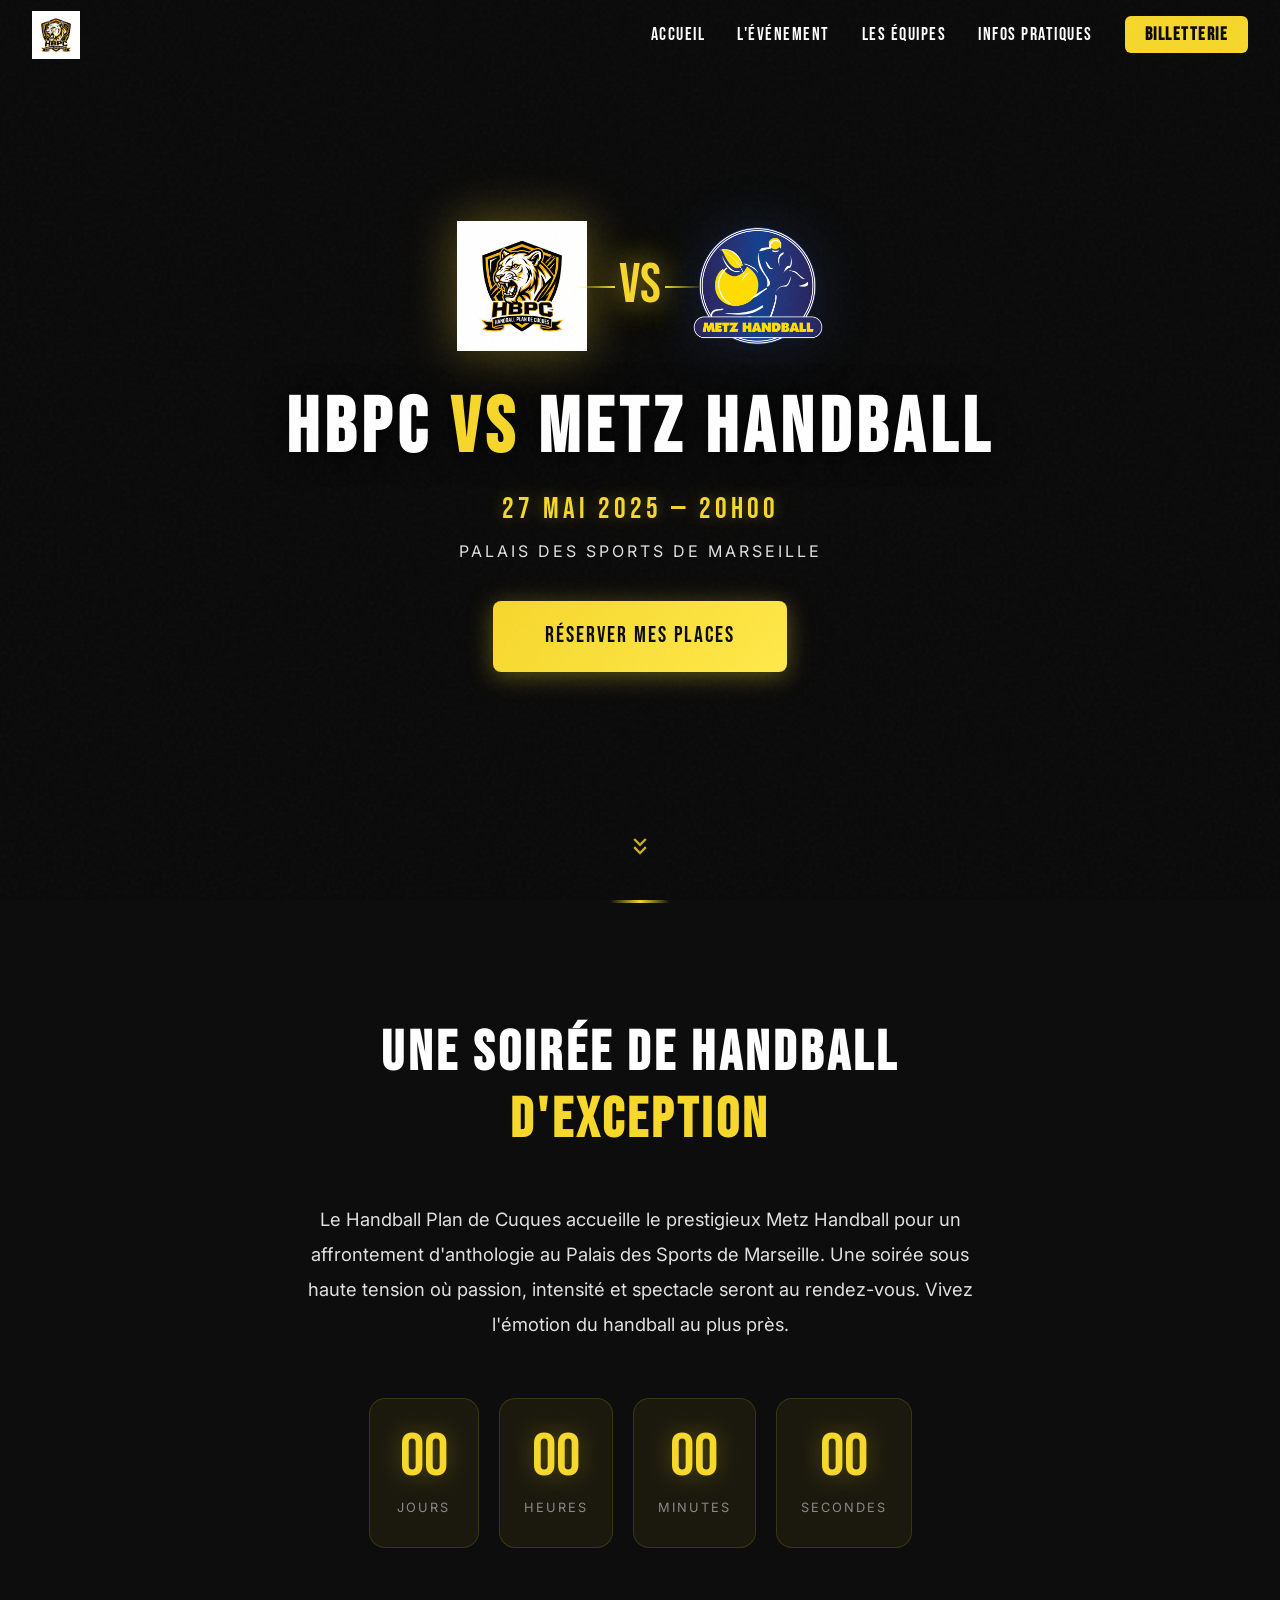
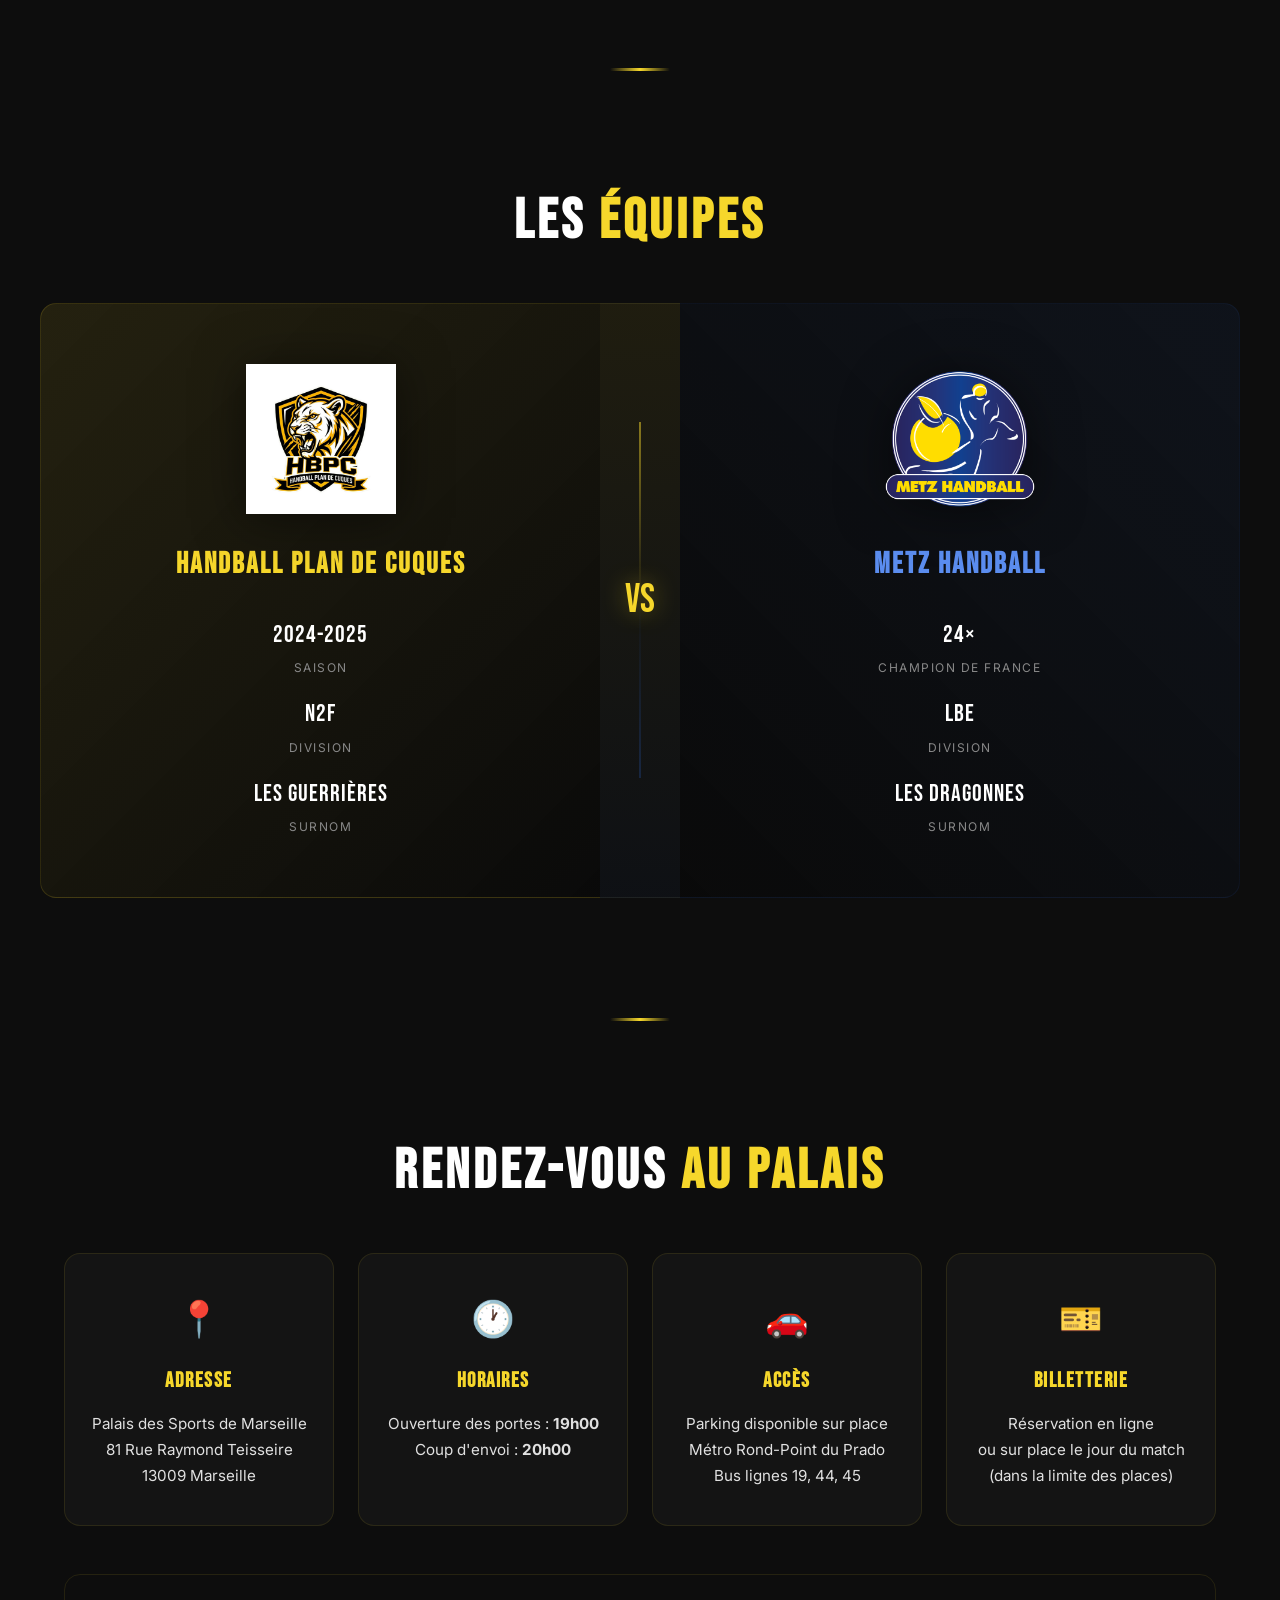
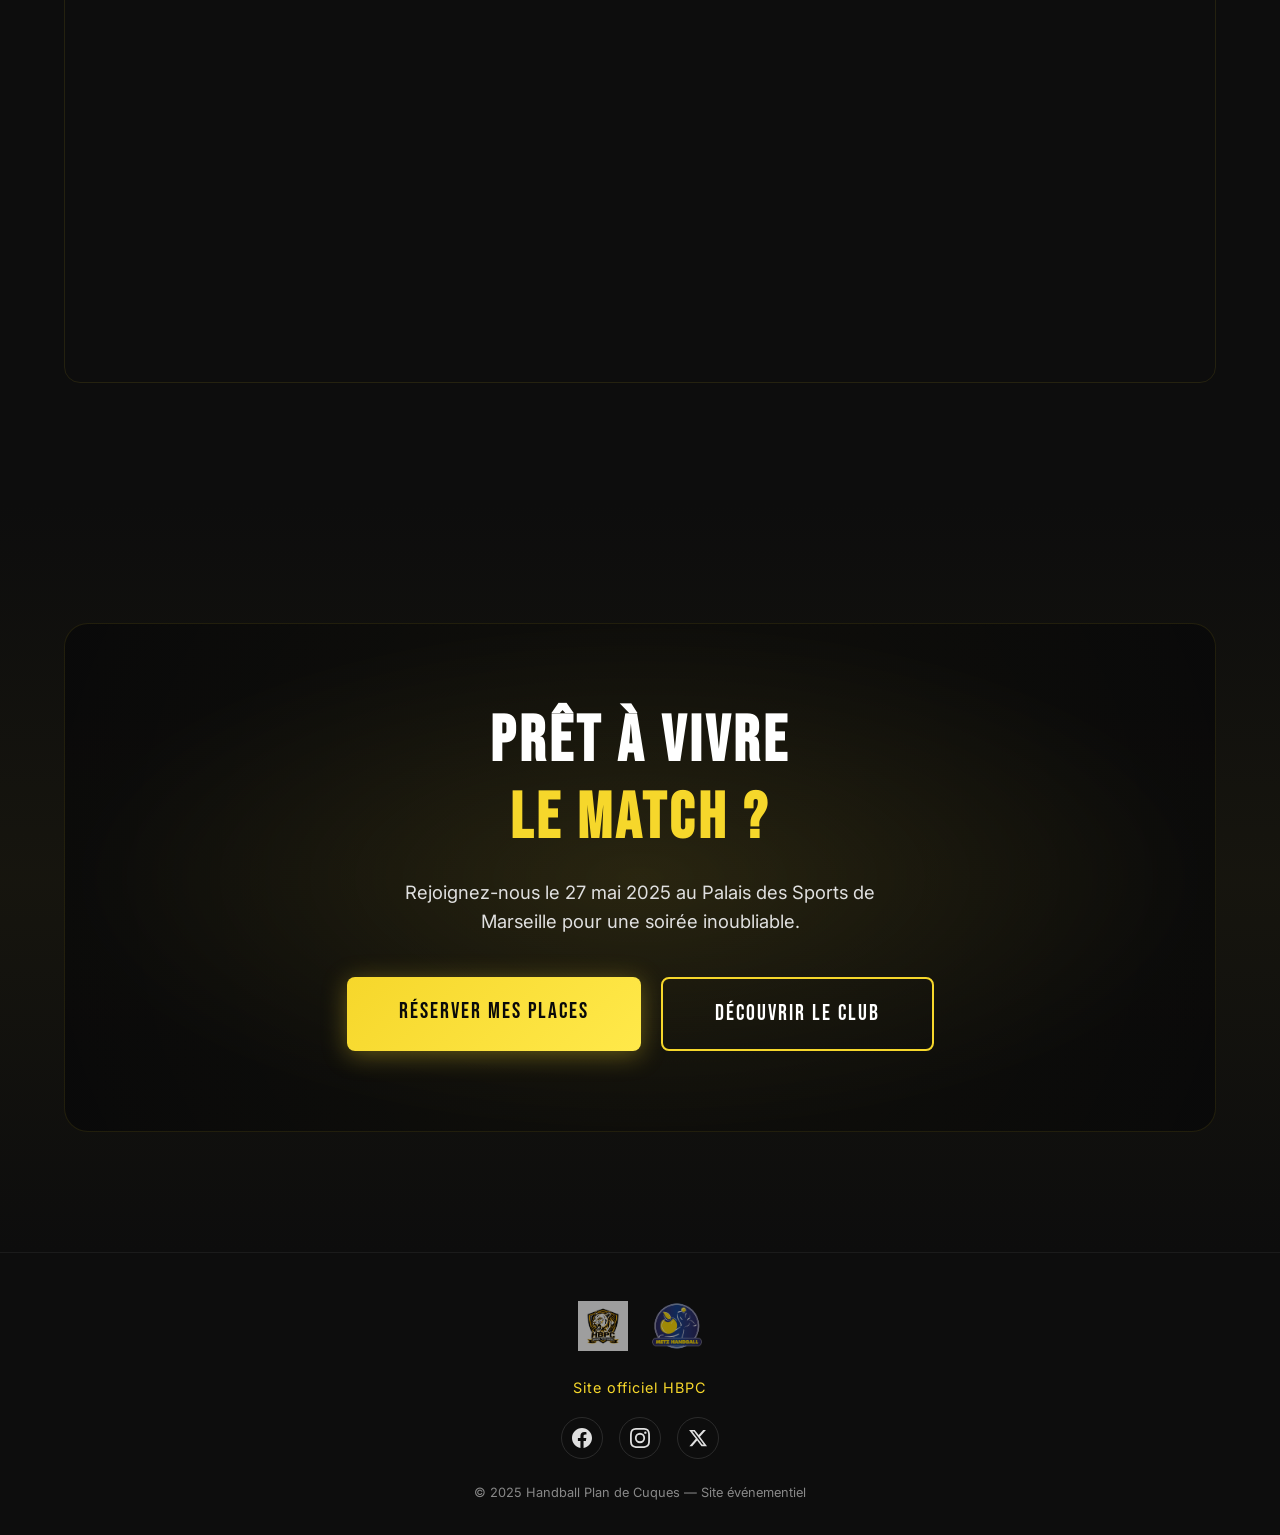
==== index.html @ 2522dcff "Site événementiel HBPC vs Metz Handball Site one-page immersif pour le match HBPC vs Metz Handball d" ====
<!DOCTYPE html>
<html lang="fr">
<head>
    <meta charset="UTF-8">
    <meta name="viewport" content="width=device-width, initial-scale=1.0">
    <title>HBPC vs Metz Handball — 27 Mai 2025 | Palais des Sports de Marseille</title>
    <meta name="description" content="Match événement : HBPC vs Metz Handball le 27 mai 2025 à 20h00 au Palais des Sports de Marseille. Réservez vos places !">
    <link rel="preconnect" href="https://fonts.googleapis.com">
    <link rel="preconnect" href="https://fonts.gstatic.com" crossorigin>
    <link href="https://fonts.googleapis.com/css2?family=Bebas+Neue&family=Inter:wght@400;500;600;700&display=swap" rel="stylesheet">
    <link rel="stylesheet" href="style.css">
    <link rel="icon" href="assets/logo-hbpc.png" type="image/png">
</head>
<body>
    <!-- NAVBAR -->
    <nav class="navbar" id="navbar">
        <a href="https://handball-plandecuques.fr" target="_blank" rel="noopener" class="navbar-logo">
            <img src="assets/logo-hbpc.png" alt="HBPC - Handball Plan de Cuques" width="48" height="48">
        </a>
        <button class="navbar-toggle" id="navToggle" aria-label="Menu de navigation">
            <span></span><span></span><span></span>
        </button>
        <ul class="navbar-links" id="navLinks">
            <li><a href="#hero">Accueil</a></li>
            <li><a href="#evenement">L'Événement</a></li>
            <li><a href="#equipes">Les Équipes</a></li>
            <li><a href="#infos">Infos Pratiques</a></li>
            <li><a href="#billetterie" class="nav-cta">Billetterie</a></li>
        </ul>
    </nav>

    <!-- HERO HEADER -->
    <section class="hero" id="hero">
        <div class="hero-video-wrapper">
            <video class="hero-video" autoplay muted loop playsinline>
                <source src="assets/hero-video.mov" type="video/quicktime">
                <source src="assets/hero-video.mp4" type="video/mp4">
            </video>
            <div class="hero-video-overlay"></div>
            <!-- TikTok logo masks -->
            <div class="tiktok-mask"></div>
            <div class="tiktok-mask-left"></div>
        </div>
        <div class="hero-content">
            <div class="hero-logos">
                <img src="assets/logo-hbpc.png" alt="Logo HBPC" class="hero-logo hero-logo-hbpc" width="160" height="160">
                <div class="vs-badge">VS</div>
                <img src="assets/metz-handball.png" alt="Logo Metz Handball" class="hero-logo hero-logo-metz" width="160" height="160">
            </div>
            <h1 class="hero-title">HBPC <span class="gold">vs</span> METZ HANDBALL</h1>
            <div class="hero-meta">
                <p class="hero-date">27 MAI 2025 — 20H00</p>
                <p class="hero-venue">PALAIS DES SPORTS DE MARSEILLE</p>
            </div>
            <a href="#billetterie" class="btn btn-primary btn-lg">RÉSERVER MES PLACES</a>
        </div>
        <a href="#evenement" class="scroll-indicator" aria-label="Défiler vers le bas">
            <svg width="28" height="28" viewBox="0 0 24 24" fill="none" stroke="currentColor" stroke-width="2">
                <path d="M7 13l5 5 5-5M7 6l5 5 5-5"/>
            </svg>
        </a>
    </section>

    <!-- SECTION PRÉSENTATION -->
    <section class="section section-event" id="evenement">
        <div class="container">
            <h2 class="section-title animate-on-scroll">UNE SOIRÉE DE HANDBALL<br><span class="gold">D'EXCEPTION</span></h2>
            <p class="section-text animate-on-scroll">
                Le Handball Plan de Cuques accueille le prestigieux Metz Handball pour un affrontement d'anthologie au Palais des Sports de Marseille.
                Une soirée sous haute tension où passion, intensité et spectacle seront au rendez-vous.
                Vivez l'émotion du handball au plus près.
            </p>
            <div class="countdown animate-scale" id="countdown">
                <div class="countdown-item">
                    <span class="countdown-value" id="countdown-days">00</span>
                    <span class="countdown-label">JOURS</span>
                </div>
                <div class="countdown-item">
                    <span class="countdown-value" id="countdown-hours">00</span>
                    <span class="countdown-label">HEURES</span>
                </div>
                <div class="countdown-item">
                    <span class="countdown-value" id="countdown-minutes">00</span>
                    <span class="countdown-label">MINUTES</span>
                </div>
                <div class="countdown-item">
                    <span class="countdown-value" id="countdown-seconds">00</span>
                    <span class="countdown-label">SECONDES</span>
                </div>
            </div>
        </div>
    </section>

    <!-- SECTION FACE-À-FACE -->
    <section class="section section-teams" id="equipes">
        <h2 class="section-title animate-on-scroll">LES <span class="gold">ÉQUIPES</span></h2>
        <div class="teams-split">
            <div class="team-card team-hbpc animate-slide-left">
                <div class="team-card-inner">
                    <img src="assets/logo-hbpc.png" alt="Logo HBPC" class="team-logo" loading="lazy" width="180" height="180">
                    <h3 class="team-name">Handball Plan de Cuques</h3>
                    <div class="team-stats">
                        <div class="stat">
                            <span class="stat-value">2024-2025</span>
                            <span class="stat-label">Saison</span>
                        </div>
                        <div class="stat">
                            <span class="stat-value">N2F</span>
                            <span class="stat-label">Division</span>
                        </div>
                        <div class="stat">
                            <span class="stat-value">LES GUERRIÈRES</span>
                            <span class="stat-label">Surnom</span>
                        </div>
                    </div>
                </div>
            </div>
            <div class="teams-divider animate-scale">
                <span class="vs-large">VS</span>
            </div>
            <div class="team-card team-metz animate-slide-right">
                <div class="team-card-inner">
                    <img src="assets/metz-handball.png" alt="Logo Metz Handball" class="team-logo" loading="lazy" width="180" height="180">
                    <h3 class="team-name">Metz Handball</h3>
                    <div class="team-stats">
                        <div class="stat">
                            <span class="stat-value">24×</span>
                            <span class="stat-label">Champion de France</span>
                        </div>
                        <div class="stat">
                            <span class="stat-value">LBE</span>
                            <span class="stat-label">Division</span>
                        </div>
                        <div class="stat">
                            <span class="stat-value">LES DRAGONNES</span>
                            <span class="stat-label">Surnom</span>
                        </div>
                    </div>
                </div>
            </div>
        </div>
    </section>

    <!-- SECTION INFOS PRATIQUES -->
    <section class="section section-infos" id="infos">
        <div class="container">
            <h2 class="section-title animate-on-scroll">RENDEZ-VOUS <span class="gold">AU PALAIS</span></h2>
            <div class="infos-grid">
                <div class="info-card animate-on-scroll">
                    <div class="info-icon">📍</div>
                    <h3>Adresse</h3>
                    <p>Palais des Sports de Marseille<br>81 Rue Raymond Teisseire<br>13009 Marseille</p>
                </div>
                <div class="info-card animate-on-scroll">
                    <div class="info-icon">🕐</div>
                    <h3>Horaires</h3>
                    <p>Ouverture des portes : <strong>19h00</strong><br>Coup d'envoi : <strong>20h00</strong></p>
                </div>
                <div class="info-card animate-on-scroll">
                    <div class="info-icon">🚗</div>
                    <h3>Accès</h3>
                    <p>Parking disponible sur place<br>Métro Rond-Point du Prado<br>Bus lignes 19, 44, 45</p>
                </div>
                <div class="info-card animate-on-scroll">
                    <div class="info-icon">🎫</div>
                    <h3>Billetterie</h3>
                    <p>Réservation en ligne<br>ou sur place le jour du match<br>(dans la limite des places)</p>
                </div>
            </div>
            <div class="map-wrapper animate-on-scroll">
                <iframe
                    src="https://www.google.com/maps/embed?pb=!1m18!1m12!1m3!1d2904.5!2d5.3925!3d43.2631!2m3!1f0!2f0!3f0!3m2!1i1024!2i768!4f13.1!3m3!1m2!1s0x12c9c1234567890%3A0x1234567890abcdef!2sPalais%20des%20Sports%20de%20Marseille!5e0!3m2!1sfr!2sfr!4v1700000000000!5m2!1sfr!2sfr"
                    width="100%"
                    height="400"
                    style="border:0; border-radius: 12px;"
                    allowfullscreen=""
                    loading="lazy"
                    referrerpolicy="no-referrer-when-downgrade"
                    title="Localisation du Palais des Sports de Marseille">
                </iframe>
            </div>
        </div>
    </section>

    <!-- SECTION CTA / BILLETTERIE -->
    <section class="section section-cta" id="billetterie">
        <div class="container">
            <div class="cta-block animate-scale">
                <h2 class="cta-title">PRÊT À VIVRE<br><span class="gold">LE MATCH ?</span></h2>
                <p class="cta-text">Rejoignez-nous le 27 mai 2025 au Palais des Sports de Marseille pour une soirée inoubliable.</p>
                <div class="cta-buttons">
                    <a href="https://handball-plandecuques.fr" target="_blank" rel="noopener" class="btn btn-primary btn-lg">RÉSERVER MES PLACES</a>
                    <a href="https://handball-plandecuques.fr" target="_blank" rel="noopener" class="btn btn-secondary btn-lg">DÉCOUVRIR LE CLUB</a>
                </div>
            </div>
        </div>
    </section>

    <!-- FOOTER -->
    <footer class="footer">
        <div class="container">
            <div class="footer-logos">
                <img src="assets/logo-hbpc.png" alt="HBPC" width="60" height="60" loading="lazy">
                <img src="assets/metz-handball.png" alt="Metz Handball" width="60" height="60" loading="lazy">
            </div>
            <div class="footer-links">
                <a href="https://handball-plandecuques.fr" target="_blank" rel="noopener">Site officiel HBPC</a>
            </div>
            <div class="footer-social">
                <a href="#" aria-label="Facebook" class="social-link">
                    <svg width="20" height="20" viewBox="0 0 24 24" fill="currentColor"><path d="M24 12.073c0-6.627-5.373-12-12-12s-12 5.373-12 12c0 5.99 4.388 10.954 10.125 11.854v-8.385H7.078v-3.47h3.047V9.43c0-3.007 1.792-4.669 4.533-4.669 1.312 0 2.686.235 2.686.235v2.953H15.83c-1.491 0-1.956.925-1.956 1.874v2.25h3.328l-.532 3.47h-2.796v8.385C19.612 23.027 24 18.062 24 12.073z"/></svg>
                </a>
                <a href="#" aria-label="Instagram" class="social-link">
                    <svg width="20" height="20" viewBox="0 0 24 24" fill="currentColor"><path d="M12 2.163c3.204 0 3.584.012 4.85.07 3.252.148 4.771 1.691 4.919 4.919.058 1.265.069 1.645.069 4.849 0 3.205-.012 3.584-.069 4.849-.149 3.225-1.664 4.771-4.919 4.919-1.266.058-1.644.07-4.85.07-3.204 0-3.584-.012-4.849-.07-3.26-.149-4.771-1.699-4.919-4.92-.058-1.265-.07-1.644-.07-4.849 0-3.204.013-3.583.07-4.849.149-3.227 1.664-4.771 4.919-4.919 1.266-.057 1.645-.069 4.849-.069zM12 0C8.741 0 8.333.014 7.053.072 2.695.272.273 2.69.073 7.052.014 8.333 0 8.741 0 12c0 3.259.014 3.668.072 4.948.2 4.358 2.618 6.78 6.98 6.98C8.333 23.986 8.741 24 12 24c3.259 0 3.668-.014 4.948-.072 4.354-.2 6.782-2.618 6.979-6.98.059-1.28.073-1.689.073-4.948 0-3.259-.014-3.667-.072-4.947-.196-4.354-2.617-6.78-6.979-6.98C15.668.014 15.259 0 12 0zm0 5.838a6.162 6.162 0 100 12.324 6.162 6.162 0 000-12.324zM12 16a4 4 0 110-8 4 4 0 010 8zm6.406-11.845a1.44 1.44 0 100 2.881 1.44 1.44 0 000-2.881z"/></svg>
                </a>
                <a href="#" aria-label="Twitter / X" class="social-link">
                    <svg width="20" height="20" viewBox="0 0 24 24" fill="currentColor"><path d="M18.244 2.25h3.308l-7.227 8.26 8.502 11.24H16.17l-5.214-6.817L4.99 21.75H1.68l7.73-8.835L1.254 2.25H8.08l4.713 6.231zm-1.161 17.52h1.833L7.084 4.126H5.117z"/></svg>
                </a>
            </div>
            <p class="footer-copy">© 2025 Handball Plan de Cuques — Site événementiel</p>
        </div>
    </footer>

    <script src="script.js"></script>
</body>
</html>
---- style.css ----
/* ========================================
   HBPC vs Metz Handball — Event Site
   ======================================== */

/* --- RESET & BASE --- */
*, *::before, *::after {
    margin: 0;
    padding: 0;
    box-sizing: border-box;
}

:root {
    --black: #0A0A0A;
    --bg: #0D0D0D;
    --gold: #F6D72B;
    --gold-bright: #FFE94A;
    --gold-dark: #C4A800;
    --blue-metz: #1E3A6E;
    --white: #FFFFFF;
    --gray: #E0E0E0;
    --gray-dim: #888888;
    --nav-height: 70px;
}

html {
    scroll-behavior: smooth;
    -webkit-text-size-adjust: 100%;
}

body {
    font-family: 'Inter', -apple-system, BlinkMacSystemFont, sans-serif;
    background: var(--bg);
    color: var(--white);
    overflow-x: hidden;
    line-height: 1.6;
}

/* Subtle grain texture */
body::before {
    content: '';
    position: fixed;
    inset: 0;
    z-index: 9999;
    pointer-events: none;
    opacity: 0.03;
    background-image: url("data:image/svg+xml,%3Csvg viewBox='0 0 256 256' xmlns='http://www.w3.org/2000/svg'%3E%3Cfilter id='noise'%3E%3CfeTurbulence type='fractalNoise' baseFrequency='0.9' numOctaves='4' stitchTiles='stitch'/%3E%3C/filter%3E%3Crect width='100%25' height='100%25' filter='url(%23noise)'/%3E%3C/svg%3E");
}

img {
    max-width: 100%;
    height: auto;
    display: block;
}

a {
    color: inherit;
    text-decoration: none;
}

.container {
    width: 100%;
    max-width: 1200px;
    margin: 0 auto;
    padding: 0 24px;
}

.gold {
    color: var(--gold);
}

/* --- NAVBAR --- */
.navbar {
    position: fixed;
    top: 0;
    left: 0;
    right: 0;
    z-index: 1000;
    display: flex;
    align-items: center;
    justify-content: space-between;
    padding: 0 32px;
    height: var(--nav-height);
    background: transparent;
    transition: background 0.4s ease, box-shadow 0.4s ease;
}

.navbar.scrolled {
    background: rgba(10, 10, 10, 0.95);
    box-shadow: 0 2px 30px rgba(0, 0, 0, 0.6);
    backdrop-filter: blur(12px);
}

.navbar-logo img {
    width: 48px;
    height: 48px;
    object-fit: contain;
    transition: transform 0.3s ease;
}

.navbar-logo:hover img {
    transform: scale(1.1);
}

.navbar-links {
    display: flex;
    list-style: none;
    gap: 32px;
    align-items: center;
}

.navbar-links a {
    font-family: 'Bebas Neue', sans-serif;
    font-size: 1.1rem;
    letter-spacing: 1.5px;
    color: var(--white);
    transition: color 0.3s ease;
    position: relative;
}

.navbar-links a::after {
    content: '';
    position: absolute;
    bottom: -4px;
    left: 0;
    width: 0;
    height: 2px;
    background: var(--gold);
    transition: width 0.3s ease;
}

.navbar-links a:hover::after {
    width: 100%;
}

.navbar-links a:hover {
    color: var(--gold);
}

.nav-cta {
    background: var(--gold);
    color: var(--black) !important;
    padding: 8px 20px;
    border-radius: 6px;
    font-weight: 700;
    transition: background 0.3s ease, transform 0.3s ease !important;
}

.nav-cta::after {
    display: none !important;
}

.nav-cta:hover {
    background: var(--gold-bright);
    color: var(--black) !important;
    transform: translateY(-2px);
}

.navbar-toggle {
    display: none;
    flex-direction: column;
    gap: 5px;
    background: none;
    border: none;
    cursor: pointer;
    padding: 8px;
    z-index: 1001;
}

.navbar-toggle span {
    width: 24px;
    height: 2px;
    background: var(--white);
    transition: all 0.3s ease;
}

.navbar-toggle.active span:nth-child(1) {
    transform: rotate(45deg) translate(5px, 5px);
}

.navbar-toggle.active span:nth-child(2) {
    opacity: 0;
}

.navbar-toggle.active span:nth-child(3) {
    transform: rotate(-45deg) translate(5px, -5px);
}

/* --- HERO --- */
.hero {
    position: relative;
    width: 100%;
    height: 100vh;
    min-height: 600px;
    display: flex;
    align-items: center;
    justify-content: center;
    overflow: hidden;
    background: var(--black);
}

.hero-video-wrapper {
    position: absolute;
    inset: 0;
    z-index: 0;
}

.hero-video {
    width: 100%;
    height: 100%;
    object-fit: cover;
}

.hero-video-overlay {
    position: absolute;
    inset: 0;
    background: linear-gradient(
        to top,
        rgba(10, 10, 10, 0.97) 0%,
        rgba(10, 10, 10, 0.65) 35%,
        rgba(10, 10, 10, 0.25) 60%,
        rgba(10, 10, 10, 0.45) 100%
    );
}

/* TikTok logo mask — covers bottom-right area */
.tiktok-mask {
    position: absolute;
    bottom: 0;
    right: 0;
    width: 250px;
    height: 150px;
    background: linear-gradient(135deg, transparent 20%, rgba(10, 10, 10, 0.98) 60%);
    z-index: 1;
}

/* Additional TikTok mask for left side watermarks */
.tiktok-mask-left {
    position: absolute;
    bottom: 0;
    left: 0;
    width: 200px;
    height: 100px;
    background: linear-gradient(225deg, transparent 20%, rgba(10, 10, 10, 0.98) 60%);
    z-index: 1;
}

.hero-content {
    position: relative;
    z-index: 2;
    text-align: center;
    padding: 0 24px;
    animation: heroFadeIn 1.5s ease-out;
}

@keyframes heroFadeIn {
    from {
        opacity: 0;
        transform: translateY(40px);
    }
    to {
        opacity: 1;
        transform: translateY(0);
    }
}

.hero-logos {
    display: flex;
    align-items: center;
    justify-content: center;
    gap: 32px;
    margin-bottom: 36px;
}

.hero-logo {
    width: 130px;
    height: 130px;
    object-fit: contain;
    filter: drop-shadow(0 0 25px rgba(246, 215, 43, 0.35));
    animation: logoFloat 3s ease-in-out infinite alternate;
}

.hero-logo-metz {
    animation-delay: 0.5s;
    filter: drop-shadow(0 0 25px rgba(30, 58, 110, 0.4));
}

@keyframes logoFloat {
    from { transform: translateY(0) scale(1); }
    to { transform: translateY(-10px) scale(1.03); }
}

.vs-badge {
    font-family: 'Bebas Neue', sans-serif;
    font-size: 3.5rem;
    color: var(--gold);
    text-shadow: 0 0 30px rgba(246, 215, 43, 0.6), 0 0 60px rgba(246, 215, 43, 0.3);
    animation: vsGlow 2s ease-in-out infinite alternate;
    position: relative;
}

.vs-badge::before,
.vs-badge::after {
    content: '';
    position: absolute;
    top: 50%;
    width: 40px;
    height: 2px;
    background: linear-gradient(90deg, transparent, var(--gold));
}

.vs-badge::before {
    right: 110%;
    background: linear-gradient(90deg, transparent, var(--gold));
}

.vs-badge::after {
    left: 110%;
    background: linear-gradient(270deg, transparent, var(--gold));
}

@keyframes vsGlow {
    from { text-shadow: 0 0 30px rgba(246, 215, 43, 0.4), 0 0 60px rgba(246, 215, 43, 0.2); }
    to { text-shadow: 0 0 50px rgba(246, 215, 43, 0.9), 0 0 100px rgba(246, 215, 43, 0.4); }
}

.hero-title {
    font-family: 'Bebas Neue', sans-serif;
    font-size: clamp(2.5rem, 6vw, 5rem);
    letter-spacing: 6px;
    line-height: 1.1;
    margin-bottom: 16px;
    text-shadow: 0 2px 30px rgba(0, 0, 0, 0.9);
}

.hero-meta {
    margin-bottom: 36px;
}

.hero-date {
    font-family: 'Bebas Neue', sans-serif;
    font-size: clamp(1.2rem, 3vw, 1.8rem);
    color: var(--gold);
    letter-spacing: 4px;
    margin-bottom: 6px;
    text-shadow: 0 0 15px rgba(246, 215, 43, 0.3);
}

.hero-venue {
    font-size: 1rem;
    color: var(--gray);
    letter-spacing: 3px;
    text-transform: uppercase;
}

/* Scroll indicator */
.scroll-indicator {
    position: absolute;
    bottom: 32px;
    left: 50%;
    transform: translateX(-50%);
    z-index: 2;
    color: var(--gold);
    opacity: 0.8;
    animation: scrollBounce 2s ease-in-out infinite;
}

@keyframes scrollBounce {
    0%, 100% { transform: translateX(-50%) translateY(0); opacity: 0.8; }
    50% { transform: translateX(-50%) translateY(12px); opacity: 0.4; }
}

/* --- BUTTONS --- */
.btn {
    display: inline-block;
    font-family: 'Bebas Neue', sans-serif;
    font-size: 1.2rem;
    letter-spacing: 2px;
    padding: 14px 36px;
    border-radius: 8px;
    border: none;
    cursor: pointer;
    transition: all 0.4s cubic-bezier(0.25, 0.8, 0.25, 1);
    text-align: center;
    position: relative;
    overflow: hidden;
}

.btn::before {
    content: '';
    position: absolute;
    inset: 0;
    background: linear-gradient(135deg, rgba(255,255,255,0.2), transparent);
    opacity: 0;
    transition: opacity 0.4s ease;
}

.btn:hover::before {
    opacity: 1;
}

.btn-primary {
    background: linear-gradient(135deg, var(--gold), var(--gold-bright));
    color: var(--black);
    box-shadow: 0 4px 25px rgba(246, 215, 43, 0.35);
}

.btn-primary:hover {
    transform: translateY(-4px) scale(1.02);
    box-shadow: 0 10px 40px rgba(246, 215, 43, 0.5);
}

.btn-secondary {
    background: transparent;
    color: var(--white);
    border: 2px solid var(--gold);
}

.btn-secondary:hover {
    background: var(--gold);
    color: var(--black);
    transform: translateY(-4px) scale(1.02);
    box-shadow: 0 10px 40px rgba(246, 215, 43, 0.3);
}

.btn-lg {
    padding: 18px 52px;
    font-size: 1.35rem;
}

/* --- SECTIONS --- */
.section {
    padding: 120px 0;
    position: relative;
}

/* Decorative section separators */
.section::before {
    content: '';
    position: absolute;
    top: 0;
    left: 50%;
    transform: translateX(-50%);
    width: 60px;
    height: 3px;
    background: linear-gradient(90deg, transparent, var(--gold), transparent);
    border-radius: 2px;
}

.section-title {
    font-family: 'Bebas Neue', sans-serif;
    font-size: clamp(2rem, 5vw, 3.5rem);
    text-align: center;
    letter-spacing: 4px;
    margin-bottom: 48px;
    line-height: 1.2;
}

.section-text {
    text-align: center;
    max-width: 700px;
    margin: 0 auto 56px;
    color: var(--gray);
    font-size: 1.15rem;
    line-height: 1.9;
}

/* --- COUNTDOWN --- */
.countdown {
    display: flex;
    justify-content: center;
    gap: 20px;
    flex-wrap: wrap;
}

.countdown-item {
    display: flex;
    flex-direction: column;
    align-items: center;
    background: rgba(246, 215, 43, 0.06);
    border: 1px solid rgba(246, 215, 43, 0.15);
    border-radius: 16px;
    padding: 28px 24px;
    min-width: 110px;
    transition: all 0.4s ease;
    position: relative;
    overflow: hidden;
}

.countdown-item::before {
    content: '';
    position: absolute;
    top: 0;
    left: 0;
    right: 0;
    height: 2px;
    background: linear-gradient(90deg, transparent, var(--gold), transparent);
    opacity: 0;
    transition: opacity 0.4s ease;
}

.countdown-item:hover {
    border-color: var(--gold);
    background: rgba(246, 215, 43, 0.1);
    transform: translateY(-4px);
    box-shadow: 0 8px 30px rgba(246, 215, 43, 0.1);
}

.countdown-item:hover::before {
    opacity: 1;
}

.countdown-value {
    font-family: 'Bebas Neue', sans-serif;
    font-size: 3.8rem;
    color: var(--gold);
    line-height: 1;
    text-shadow: 0 0 25px rgba(246, 215, 43, 0.3);
    transition: transform 0.3s ease;
}

.countdown-item:hover .countdown-value {
    transform: scale(1.05);
}

.countdown-label {
    font-size: 0.8rem;
    color: var(--gray-dim);
    letter-spacing: 2px;
    margin-top: 10px;
    text-transform: uppercase;
}

/* Countdown flip animation */
.countdown-value.flip {
    animation: countFlip 0.4s ease;
}

@keyframes countFlip {
    0% { transform: scaleY(1); }
    50% { transform: scaleY(0.8); opacity: 0.5; }
    100% { transform: scaleY(1); opacity: 1; }
}

/* --- SECTION TEAMS --- */
.section-teams {
    padding: 120px 24px;
    overflow: hidden;
}

.teams-split {
    display: flex;
    align-items: stretch;
    gap: 0;
    max-width: 1200px;
    margin: 0 auto;
}

.team-card {
    flex: 1;
    padding: 60px 40px;
    text-align: center;
    position: relative;
    overflow: hidden;
    transition: all 0.5s cubic-bezier(0.25, 0.8, 0.25, 1);
}

.team-card:hover {
    transform: scale(1.03);
}

.team-card::before {
    content: '';
    position: absolute;
    inset: 0;
    opacity: 0.15;
    transition: opacity 0.5s ease;
}

.team-card:hover::before {
    opacity: 0.3;
}

.team-hbpc {
    border-radius: 16px 0 0 16px;
    background: linear-gradient(135deg, rgba(246, 215, 43, 0.1) 0%, rgba(10, 10, 10, 0.95) 100%);
    border: 1px solid rgba(246, 215, 43, 0.15);
    border-right: none;
}

.team-metz {
    border-radius: 0 16px 16px 0;
    background: linear-gradient(225deg, rgba(30, 58, 110, 0.15) 0%, rgba(10, 10, 10, 0.95) 100%);
    border: 1px solid rgba(30, 58, 110, 0.2);
    border-left: none;
}

.team-card-inner {
    position: relative;
    z-index: 1;
}

.team-logo {
    width: 150px;
    height: 150px;
    object-fit: contain;
    margin: 0 auto 28px;
    filter: drop-shadow(0 4px 25px rgba(0, 0, 0, 0.5));
    transition: all 0.5s cubic-bezier(0.25, 0.8, 0.25, 1);
}

.team-card:hover .team-logo {
    transform: scale(1.12) translateY(-5px);
    filter: drop-shadow(0 8px 30px rgba(0, 0, 0, 0.6));
}

.team-name {
    font-family: 'Bebas Neue', sans-serif;
    font-size: 1.8rem;
    letter-spacing: 2px;
    margin-bottom: 28px;
}

.team-hbpc .team-name {
    color: var(--gold);
}

.team-metz .team-name {
    color: #5B8DEF;
}

.team-stats {
    display: flex;
    flex-direction: column;
    gap: 18px;
}

.stat {
    display: flex;
    flex-direction: column;
    gap: 4px;
}

.stat-value {
    font-family: 'Bebas Neue', sans-serif;
    font-size: 1.5rem;
    color: var(--white);
    letter-spacing: 1px;
}

.stat-label {
    font-size: 0.75rem;
    color: var(--gray-dim);
    text-transform: uppercase;
    letter-spacing: 1.5px;
}

.teams-divider {
    display: flex;
    align-items: center;
    justify-content: center;
    width: 80px;
    flex-shrink: 0;
    background: linear-gradient(180deg, rgba(246, 215, 43, 0.08) 0%, rgba(30, 58, 110, 0.08) 100%);
    border-top: 1px solid rgba(246, 215, 43, 0.15);
    border-bottom: 1px solid rgba(30, 58, 110, 0.2);
    position: relative;
}

.teams-divider::before {
    content: '';
    position: absolute;
    top: 20%;
    bottom: 20%;
    left: 50%;
    width: 1px;
    background: linear-gradient(180deg, var(--gold), transparent 50%, var(--blue-metz));
    transform: translateX(-50%);
}

.vs-large {
    font-family: 'Bebas Neue', sans-serif;
    font-size: 2.5rem;
    color: var(--gold);
    text-shadow: 0 0 25px rgba(246, 215, 43, 0.4);
    position: relative;
    z-index: 1;
}

/* --- INFOS --- */
.infos-grid {
    display: grid;
    grid-template-columns: repeat(4, 1fr);
    gap: 24px;
    margin-bottom: 48px;
}

.info-card {
    background: rgba(255, 255, 255, 0.03);
    border: 1px solid rgba(246, 215, 43, 0.1);
    border-radius: 16px;
    padding: 36px 24px;
    text-align: center;
    transition: all 0.4s cubic-bezier(0.25, 0.8, 0.25, 1);
    position: relative;
    overflow: hidden;
}

.info-card::before {
    content: '';
    position: absolute;
    top: 0;
    left: 0;
    right: 0;
    height: 2px;
    background: linear-gradient(90deg, transparent, var(--gold), transparent);
    opacity: 0;
    transition: opacity 0.4s ease;
}

.info-card:hover {
    border-color: rgba(246, 215, 43, 0.4);
    transform: translateY(-6px);
    box-shadow: 0 12px 40px rgba(246, 215, 43, 0.08);
    background: rgba(246, 215, 43, 0.04);
}

.info-card:hover::before {
    opacity: 1;
}

.info-icon {
    font-size: 2.2rem;
    margin-bottom: 18px;
}

.info-card h3 {
    font-family: 'Bebas Neue', sans-serif;
    font-size: 1.3rem;
    letter-spacing: 1.5px;
    color: var(--gold);
    margin-bottom: 14px;
}

.info-card p {
    color: var(--gray);
    font-size: 0.95rem;
    line-height: 1.7;
}

.map-wrapper {
    border-radius: 16px;
    overflow: hidden;
    border: 1px solid rgba(246, 215, 43, 0.1);
}

/* --- CTA --- */
.section-cta {
    background: linear-gradient(180deg, var(--bg) 0%, rgba(246, 215, 43, 0.04) 50%, var(--bg) 100%);
}

.section-cta::before {
    display: none;
}

.cta-block {
    text-align: center;
    padding: 80px 48px;
    border-radius: 24px;
    background: radial-gradient(ellipse at center, rgba(246, 215, 43, 0.06) 0%, rgba(10, 10, 10, 0.95) 70%);
    border: 1px solid rgba(246, 215, 43, 0.1);
    position: relative;
    overflow: hidden;
}

.cta-block::before {
    content: '';
    position: absolute;
    top: -50%;
    left: -50%;
    width: 200%;
    height: 200%;
    background: radial-gradient(circle at 50% 50%, rgba(246, 215, 43, 0.03), transparent 50%);
    animation: ctaPulse 4s ease-in-out infinite;
}

@keyframes ctaPulse {
    0%, 100% { transform: scale(1); opacity: 0.5; }
    50% { transform: scale(1.1); opacity: 1; }
}

.cta-title {
    font-family: 'Bebas Neue', sans-serif;
    font-size: clamp(2.5rem, 5vw, 4.5rem);
    letter-spacing: 4px;
    margin-bottom: 20px;
    line-height: 1.2;
    position: relative;
    z-index: 1;
}

.cta-text {
    color: var(--gray);
    font-size: 1.15rem;
    margin-bottom: 40px;
    max-width: 520px;
    margin-left: auto;
    margin-right: auto;
    position: relative;
    z-index: 1;
}

.cta-buttons {
    display: flex;
    gap: 20px;
    justify-content: center;
    flex-wrap: wrap;
    position: relative;
    z-index: 1;
}

/* --- FOOTER --- */
.footer {
    padding: 48px 0 32px;
    border-top: 1px solid rgba(255, 255, 255, 0.06);
    text-align: center;
}

.footer-logos {
    display: flex;
    justify-content: center;
    gap: 24px;
    margin-bottom: 24px;
}

.footer-logos img {
    width: 50px;
    height: 50px;
    object-fit: contain;
    opacity: 0.6;
    transition: all 0.4s ease;
}

.footer-logos img:hover {
    opacity: 1;
    transform: scale(1.1);
}

.footer-links {
    margin-bottom: 16px;
}

.footer-links a {
    color: var(--gold);
    font-size: 0.9rem;
    letter-spacing: 1px;
    transition: color 0.3s ease;
}

.footer-links a:hover {
    color: var(--gold-bright);
}

.footer-social {
    display: flex;
    justify-content: center;
    gap: 16px;
    margin-bottom: 24px;
}

.social-link {
    display: flex;
    align-items: center;
    justify-content: center;
    width: 42px;
    height: 42px;
    border-radius: 50%;
    border: 1px solid rgba(255, 255, 255, 0.12);
    color: var(--gray);
    transition: all 0.4s ease;
}

.social-link:hover {
    border-color: var(--gold);
    color: var(--gold);
    transform: translateY(-3px);
    box-shadow: 0 4px 15px rgba(246, 215, 43, 0.15);
}

.footer-copy {
    color: var(--gray-dim);
    font-size: 0.8rem;
}

/* --- ANIMATIONS --- */
.animate-on-scroll {
    opacity: 0;
    transform: translateY(50px);
    transition: opacity 0.8s cubic-bezier(0.25, 0.8, 0.25, 1), transform 0.8s cubic-bezier(0.25, 0.8, 0.25, 1);
}

.animate-on-scroll.visible {
    opacity: 1;
    transform: translateY(0);
}

/* Staggered animation delays for children */
.animate-on-scroll:nth-child(2) { transition-delay: 0.1s; }
.animate-on-scroll:nth-child(3) { transition-delay: 0.2s; }
.animate-on-scroll:nth-child(4) { transition-delay: 0.3s; }

/* Slide from left */
.animate-slide-left {
    opacity: 0;
    transform: translateX(-60px);
    transition: opacity 0.8s cubic-bezier(0.25, 0.8, 0.25, 1), transform 0.8s cubic-bezier(0.25, 0.8, 0.25, 1);
}

.animate-slide-left.visible {
    opacity: 1;
    transform: translateX(0);
}

/* Slide from right */
.animate-slide-right {
    opacity: 0;
    transform: translateX(60px);
    transition: opacity 0.8s cubic-bezier(0.25, 0.8, 0.25, 1), transform 0.8s cubic-bezier(0.25, 0.8, 0.25, 1);
}

.animate-slide-right.visible {
    opacity: 1;
    transform: translateX(0);
}

/* Scale in */
.animate-scale {
    opacity: 0;
    transform: scale(0.85);
    transition: opacity 0.8s cubic-bezier(0.25, 0.8, 0.25, 1), transform 0.8s cubic-bezier(0.25, 0.8, 0.25, 1);
}

.animate-scale.visible {
    opacity: 1;
    transform: scale(1);
}

/* --- RESPONSIVE --- */
@media (max-width: 1024px) {
    .infos-grid {
        grid-template-columns: repeat(2, 1fr);
    }
}

@media (max-width: 768px) {
    .navbar-toggle {
        display: flex;
    }

    .navbar-links {
        position: fixed;
        top: 0;
        right: -100%;
        width: 70%;
        max-width: 300px;
        height: 100vh;
        background: rgba(10, 10, 10, 0.98);
        flex-direction: column;
        justify-content: center;
        gap: 32px;
        padding: 40px;
        transition: right 0.4s cubic-bezier(0.25, 0.8, 0.25, 1);
        backdrop-filter: blur(20px);
    }

    .navbar-links.open {
        right: 0;
    }

    .navbar-links a {
        font-size: 1.3rem;
    }

    .hero-logo {
        width: 85px;
        height: 85px;
    }

    .vs-badge {
        font-size: 2.2rem;
    }

    .vs-badge::before,
    .vs-badge::after {
        width: 25px;
    }

    .hero-logos {
        gap: 20px;
    }

    .teams-split {
        flex-direction: column;
    }

    .team-hbpc {
        border-radius: 16px 16px 0 0;
        border-right: 1px solid rgba(246, 215, 43, 0.15);
        border-bottom: none;
    }

    .team-metz {
        border-radius: 0 0 16px 16px;
        border-left: 1px solid rgba(30, 58, 110, 0.2);
        border-top: none;
    }

    .teams-divider {
        width: 100%;
        height: 60px;
        border-top: none;
        border-bottom: none;
        border-left: 1px solid rgba(246, 215, 43, 0.15);
        border-right: 1px solid rgba(30, 58, 110, 0.2);
    }

    .teams-divider::before {
        top: 50%;
        bottom: auto;
        left: 10%;
        right: 10%;
        width: auto;
        height: 1px;
        transform: translateY(-50%);
        background: linear-gradient(90deg, var(--gold), transparent 50%, var(--blue-metz));
    }

    .team-card {
        padding: 40px 24px;
    }

    .infos-grid {
        grid-template-columns: 1fr;
    }

    .btn-lg {
        padding: 14px 36px;
        font-size: 1.15rem;
    }

    .cta-block {
        padding: 48px 24px;
    }

    .countdown-item {
        min-width: 80px;
        padding: 18px 14px;
    }

    .countdown-value {
        font-size: 2.8rem;
    }

    .section {
        padding: 80px 0;
    }
}

@media (max-width: 480px) {
    .hero-logo {
        width: 68px;
        height: 68px;
    }

    .hero-logos {
        gap: 14px;
        margin-bottom: 24px;
    }

    .countdown {
        gap: 10px;
    }

    .countdown-item {
        min-width: 72px;
        padding: 14px 10px;
    }

    .countdown-value {
        font-size: 2.2rem;
    }
}
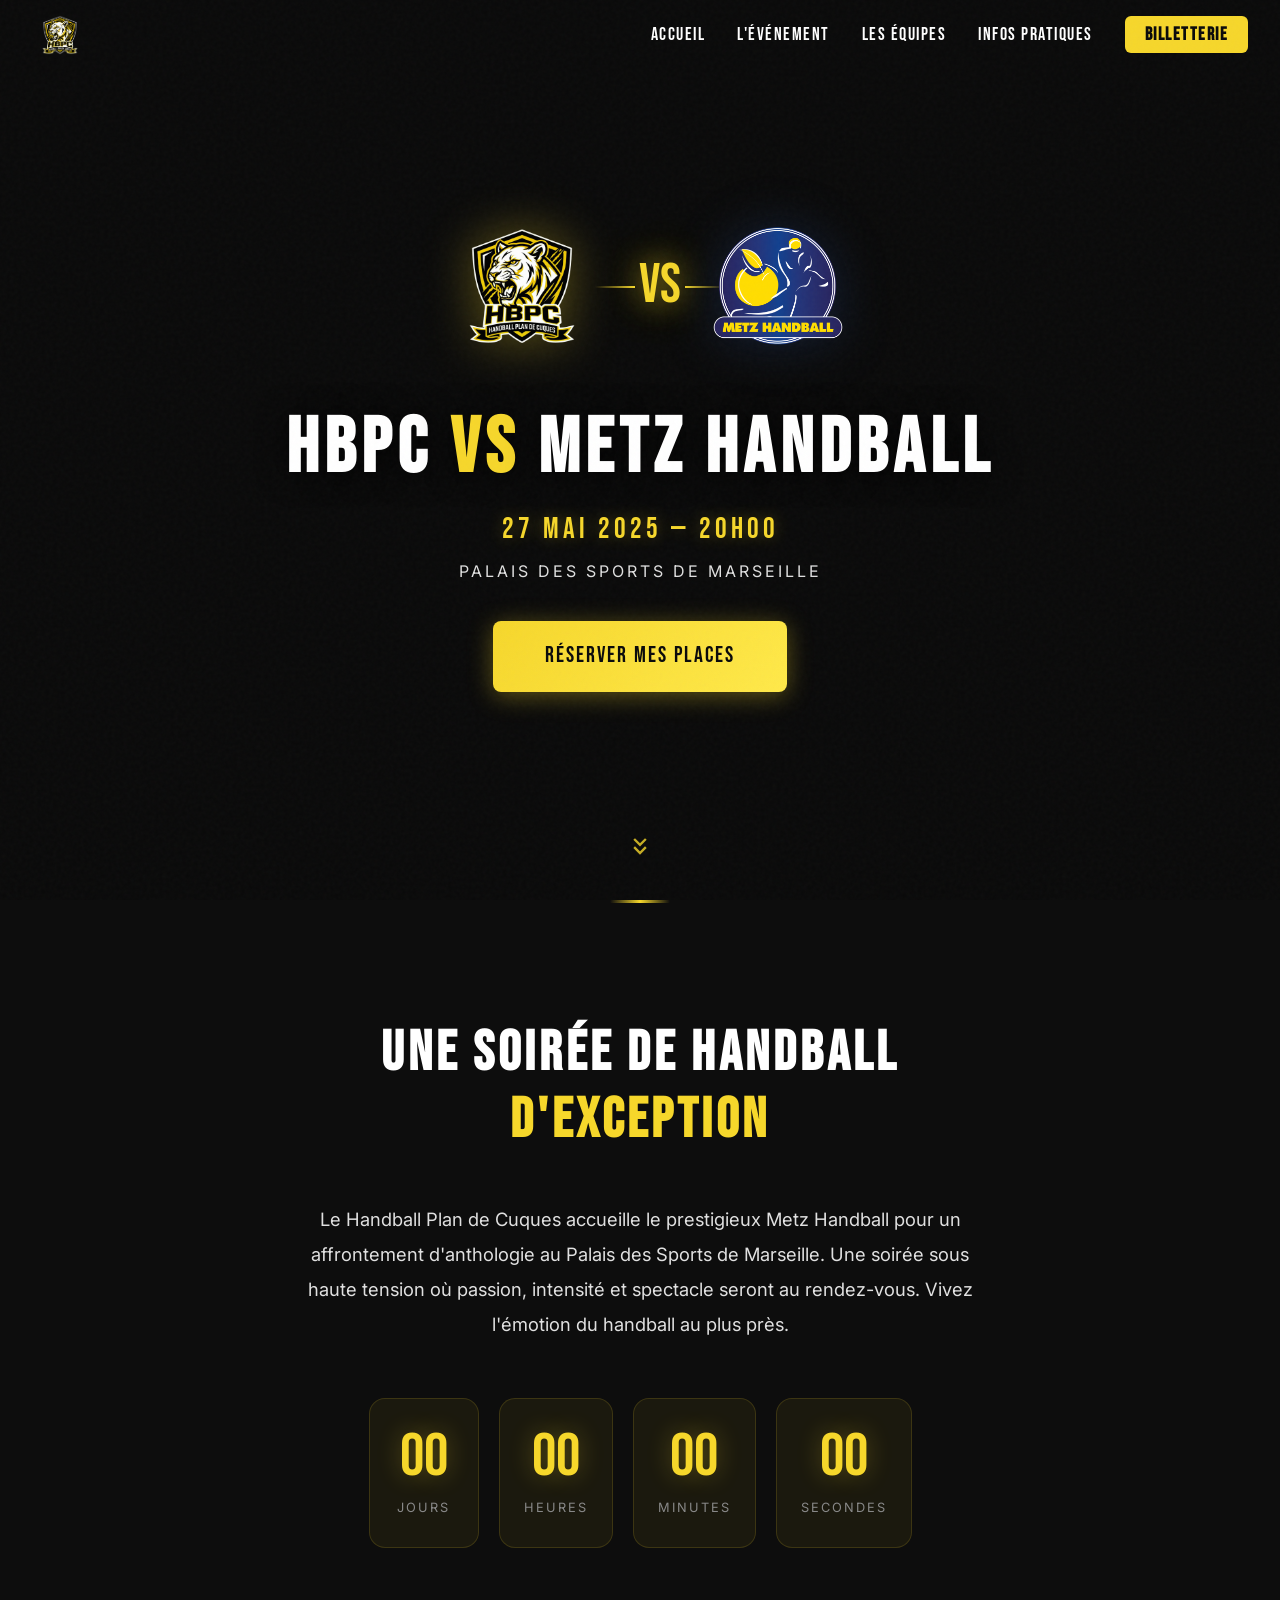
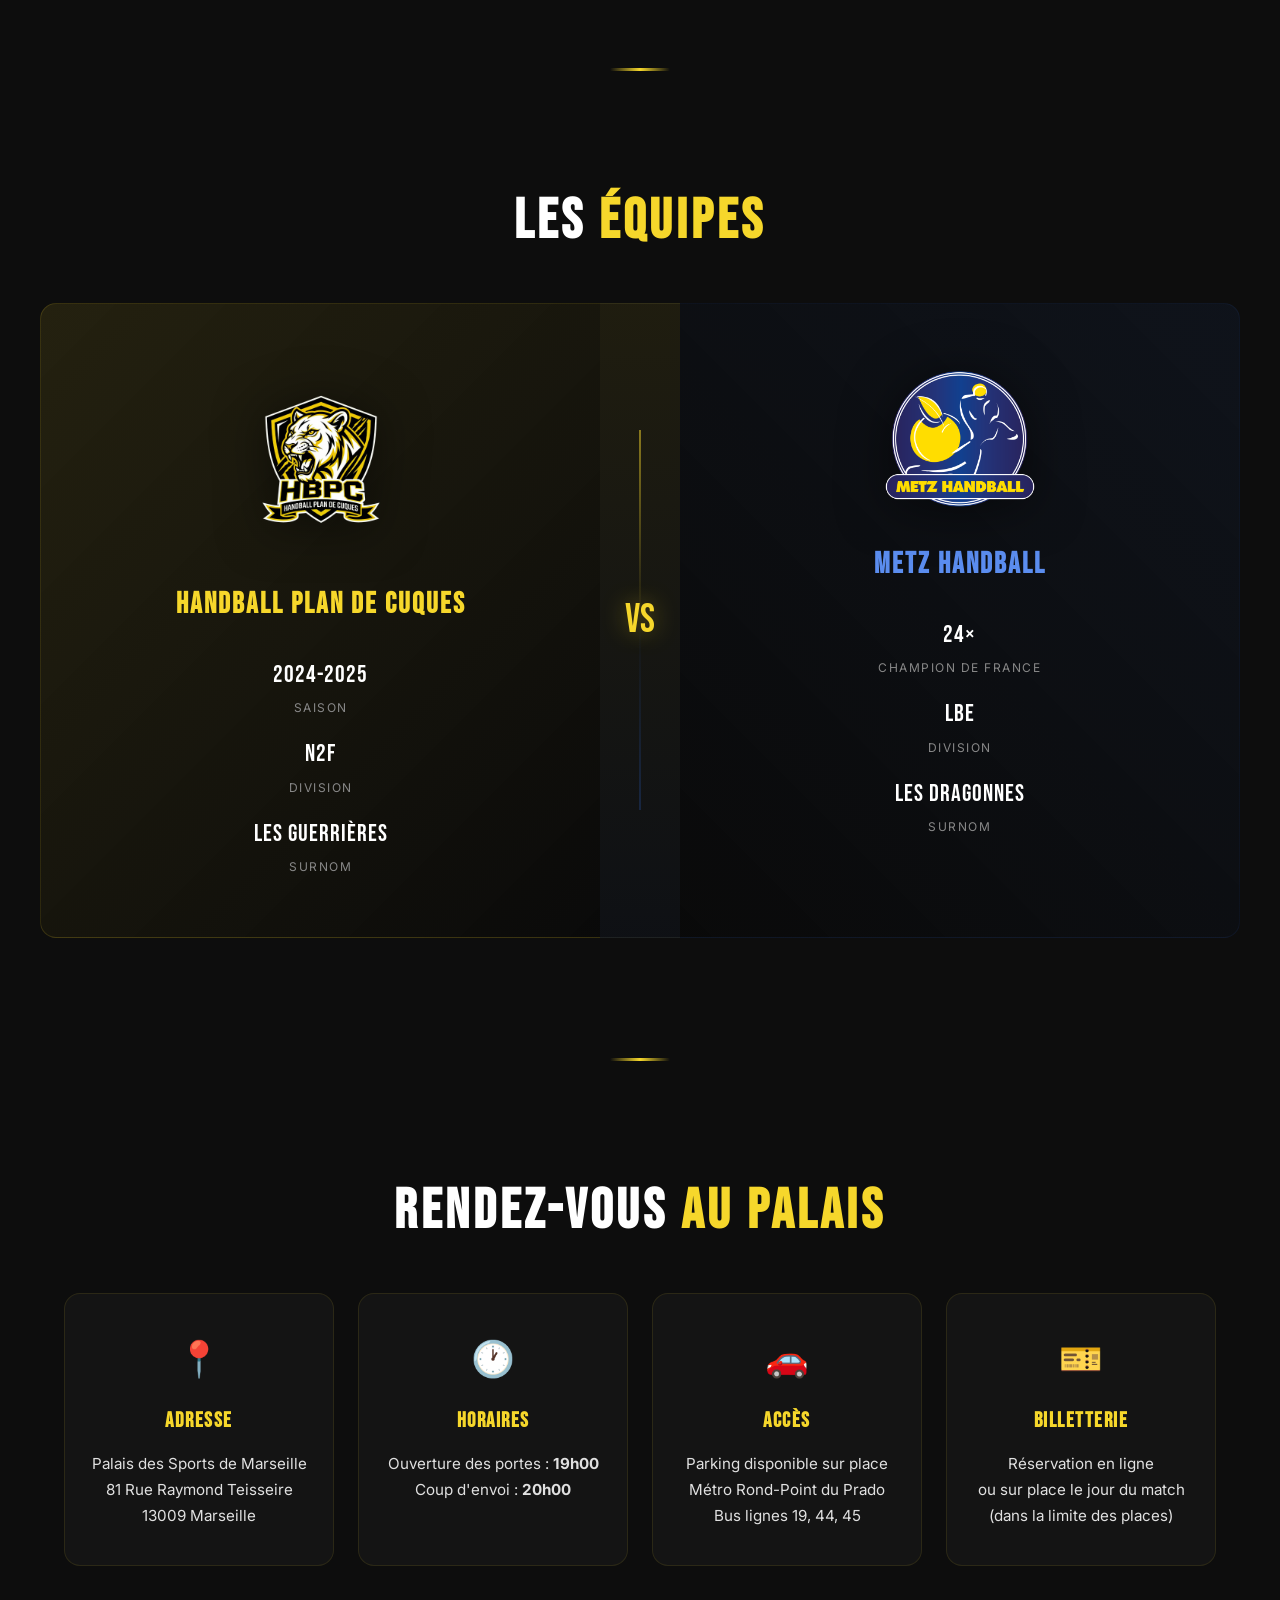
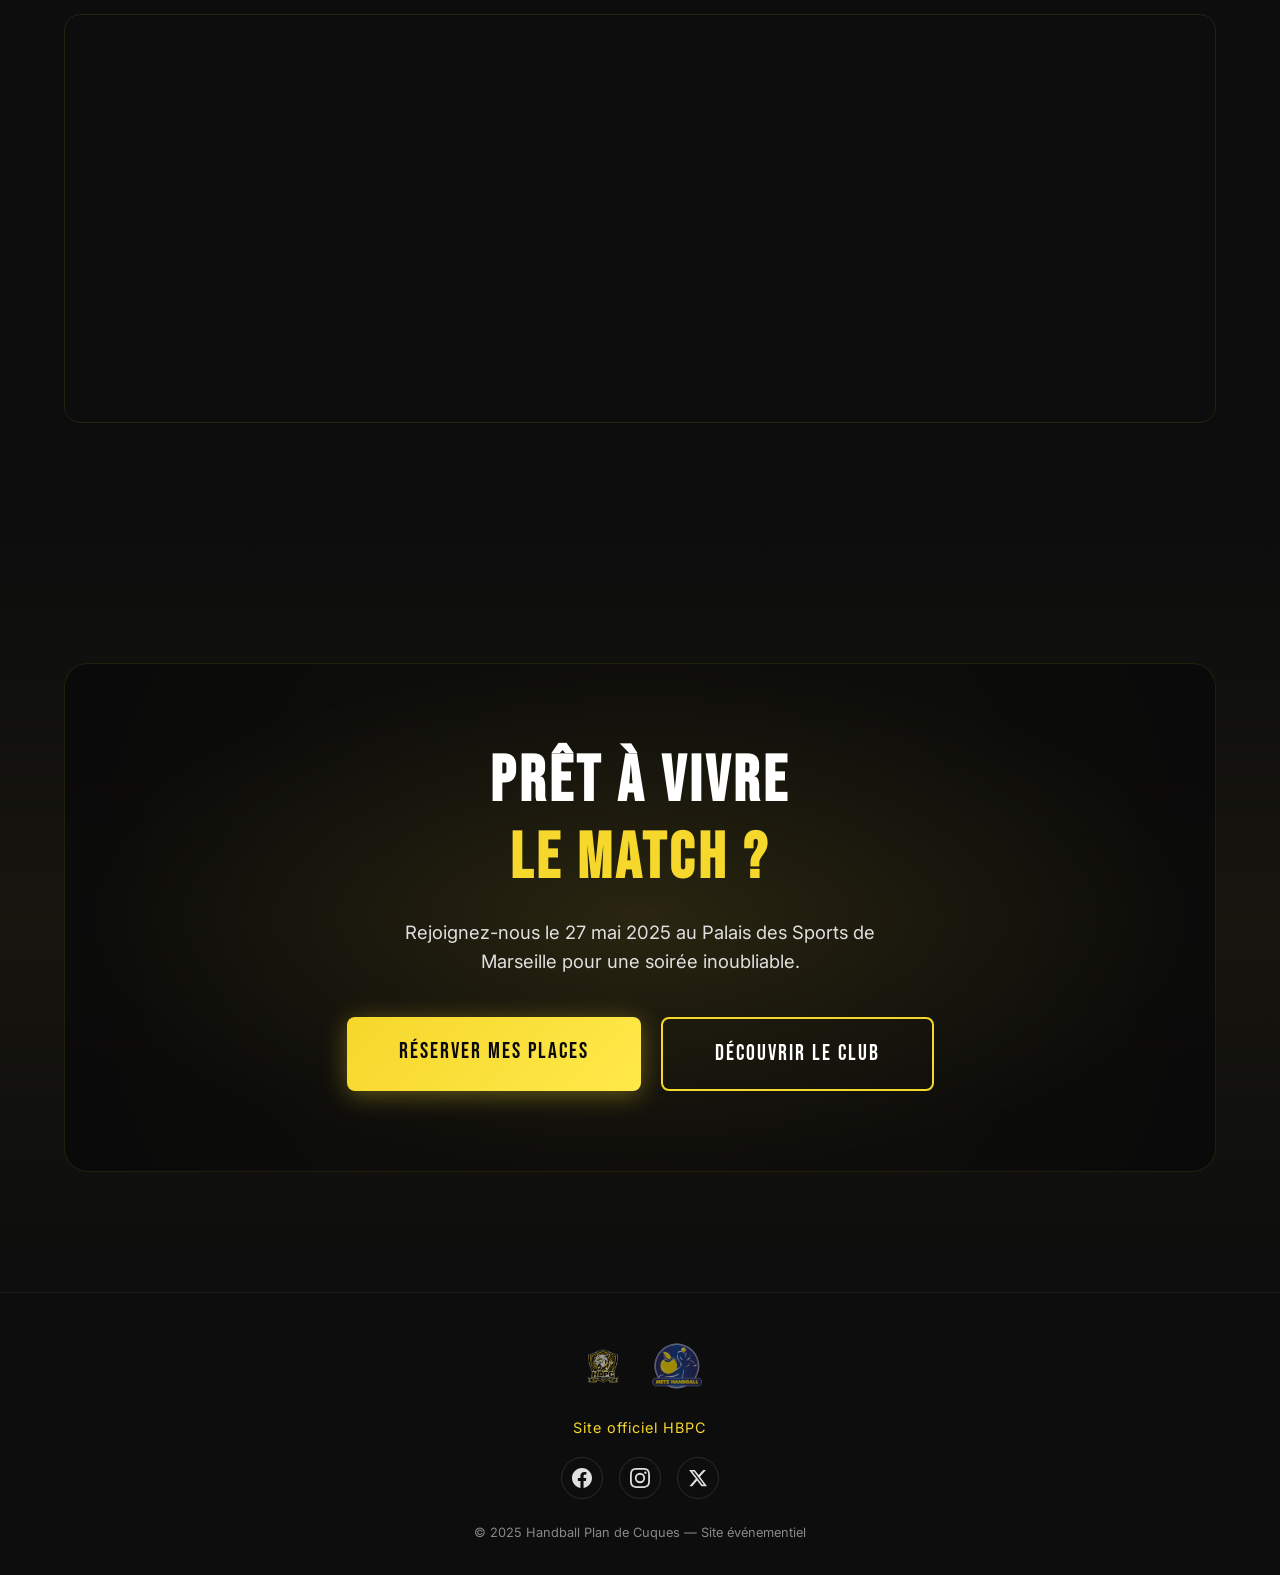
==== commit 0fa40c7d: "Agrandit le logo HBPC pour être visuellement aligné avec Metz Co-Authored-By: Claude Opus 4.6 <norep" ====
--- a/index.html
+++ b/index.html
@@ -15,7 +15,7 @@
     <!-- NAVBAR -->
     <nav class="navbar" id="navbar">
         <a href="https://handball-plandecuques.fr" target="_blank" rel="noopener" class="navbar-logo">
-            <img src="assets/logo-hbpc.png" alt="HBPC - Handball Plan de Cuques" width="48" height="48">
+            <img src="assets/logo-hbpc.png" alt="HBPC - Handball Plan de Cuques" width="56" height="56">
         </a>
         <button class="navbar-toggle" id="navToggle" aria-label="Menu de navigation">
             <span></span><span></span><span></span>
@@ -43,7 +43,7 @@
         </div>
         <div class="hero-content">
             <div class="hero-logos">
-                <img src="assets/logo-hbpc.png" alt="Logo HBPC" class="hero-logo hero-logo-hbpc" width="160" height="160">
+                <img src="assets/logo-hbpc.png" alt="Logo HBPC" class="hero-logo hero-logo-hbpc" width="200" height="200">
                 <div class="vs-badge">VS</div>
                 <img src="assets/metz-handball.png" alt="Logo Metz Handball" class="hero-logo hero-logo-metz" width="160" height="160">
             </div>
@@ -97,7 +97,7 @@
         <div class="teams-split">
             <div class="team-card team-hbpc animate-slide-left">
                 <div class="team-card-inner">
-                    <img src="assets/logo-hbpc.png" alt="Logo HBPC" class="team-logo" loading="lazy" width="180" height="180">
+                    <img src="assets/logo-hbpc.png" alt="Logo HBPC" class="team-logo team-logo-hbpc" loading="lazy" width="220" height="220">
                     <h3 class="team-name">Handball Plan de Cuques</h3>
                     <div class="team-stats">
                         <div class="stat">
@@ -200,7 +200,7 @@
     <footer class="footer">
         <div class="container">
             <div class="footer-logos">
-                <img src="assets/logo-hbpc.png" alt="HBPC" width="60" height="60" loading="lazy">
+                <img src="assets/logo-hbpc.png" alt="HBPC" width="75" height="75" loading="lazy">
                 <img src="assets/metz-handball.png" alt="Metz Handball" width="60" height="60" loading="lazy">
             </div>
             <div class="footer-links">
--- a/style.css
+++ b/style.css
@@ -91,8 +91,8 @@
 }
 
 .navbar-logo img {
-    width: 48px;
-    height: 48px;
+    width: 56px;
+    height: 56px;
     object-fit: contain;
     transition: transform 0.3s ease;
 }
@@ -277,6 +277,11 @@
     object-fit: contain;
     filter: drop-shadow(0 0 25px rgba(246, 215, 43, 0.35));
     animation: logoFloat 3s ease-in-out infinite alternate;
+}
+
+.hero-logo-hbpc {
+    width: 170px;
+    height: 170px;
 }
 
 .hero-logo-metz {
@@ -606,6 +611,11 @@
     margin: 0 auto 28px;
     filter: drop-shadow(0 4px 25px rgba(0, 0, 0, 0.5));
     transition: all 0.5s cubic-bezier(0.25, 0.8, 0.25, 1);
+}
+
+.team-logo-hbpc {
+    width: 190px;
+    height: 190px;
 }
 
 .team-card:hover .team-logo {
@@ -985,6 +995,11 @@
         height: 85px;
     }
 
+    .hero-logo-hbpc {
+        width: 110px;
+        height: 110px;
+    }
+
     .vs-badge {
         font-size: 2.2rem;
     }
@@ -1071,6 +1086,11 @@
         height: 68px;
     }
 
+    .hero-logo-hbpc {
+        width: 88px;
+        height: 88px;
+    }
+
     .hero-logos {
         gap: 14px;
         margin-bottom: 24px;
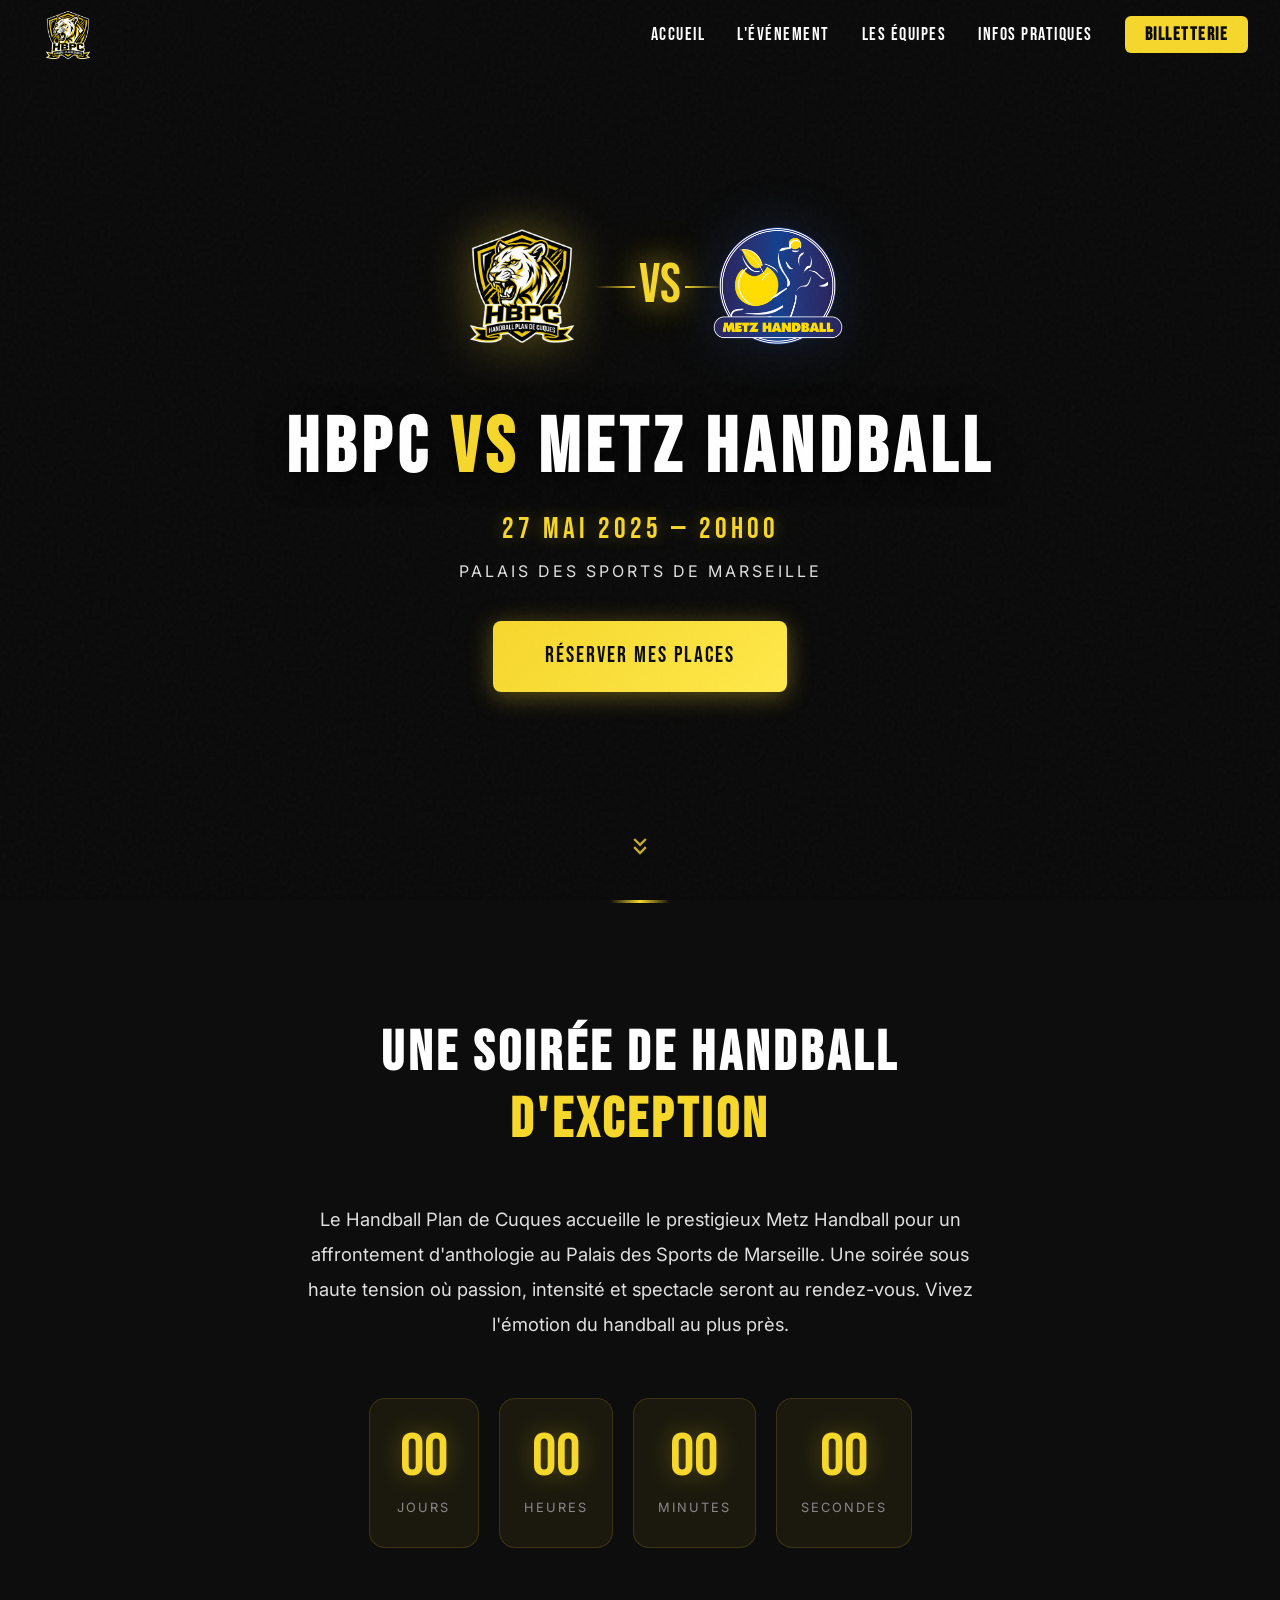
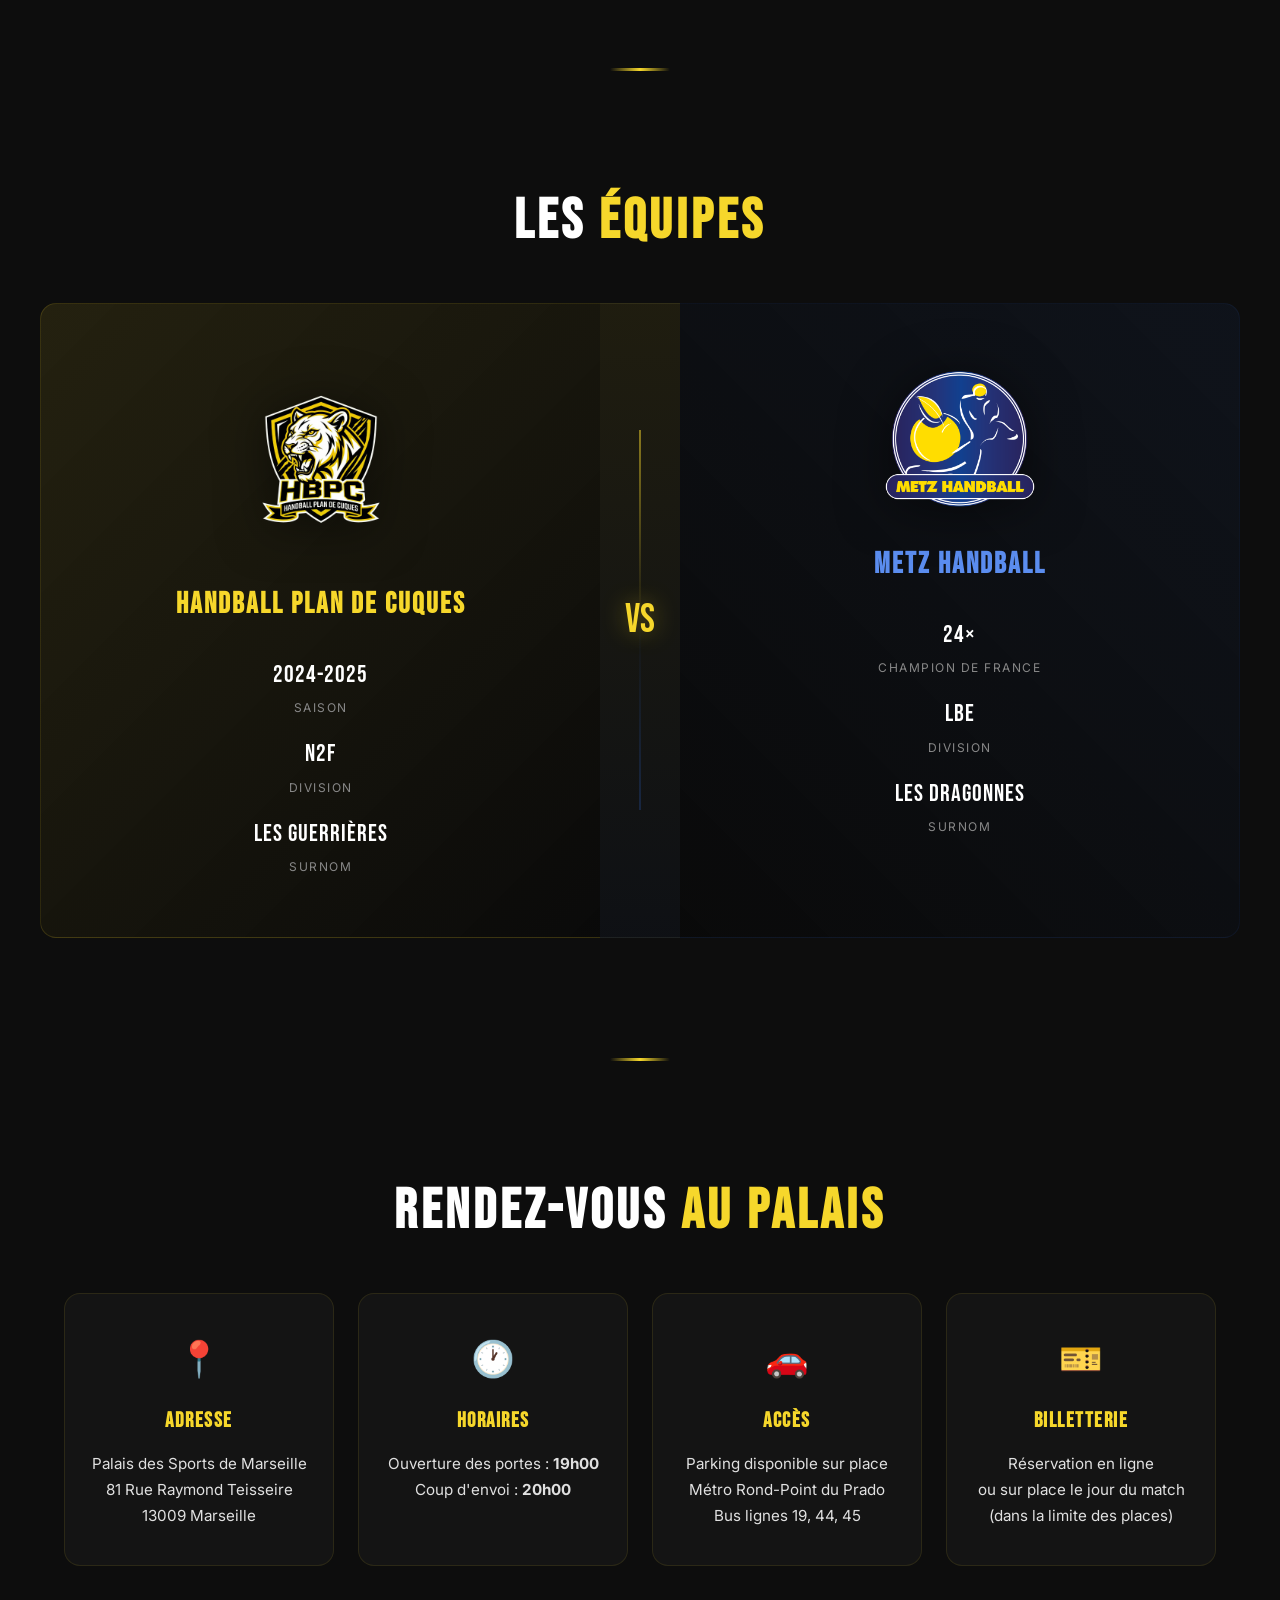
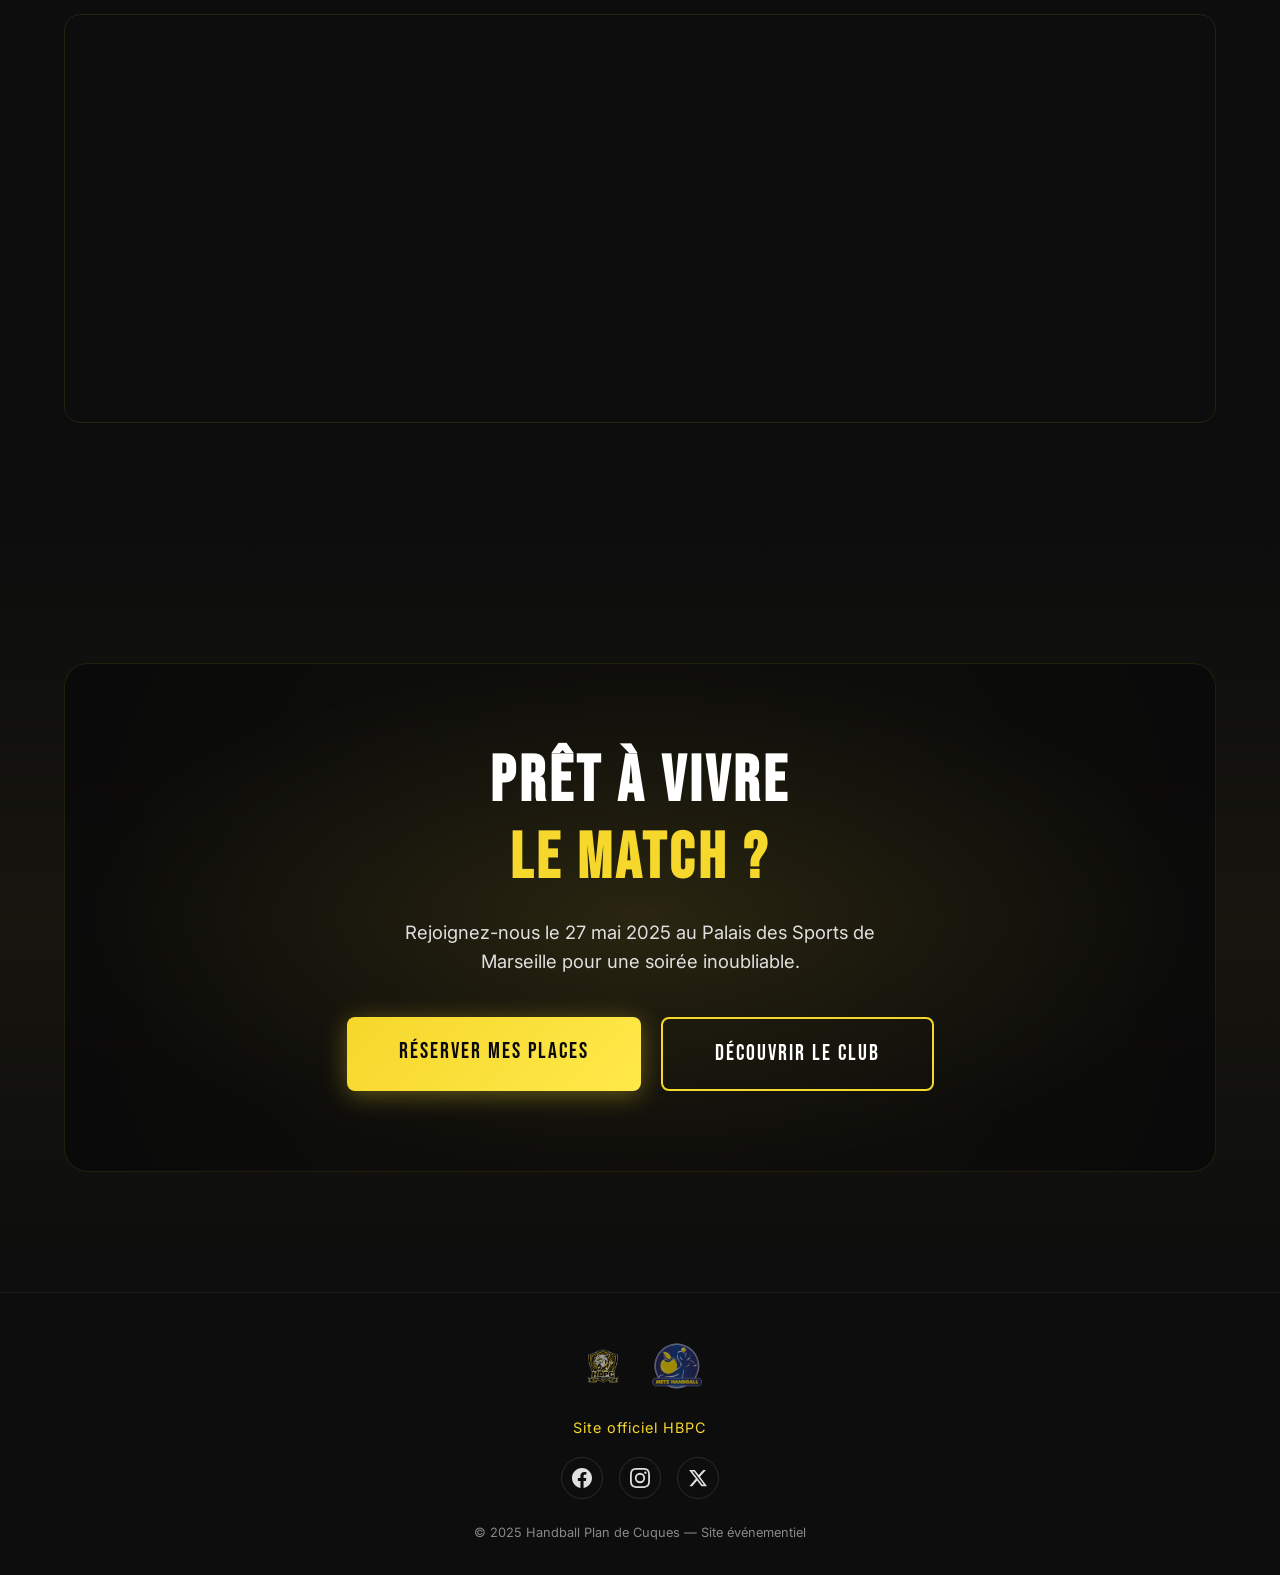
==== commit 64655884: "Audit complet : SEO, accessibilité, performance, sécurité - SEO: Open Graph, Twitter Card, JSON-LD S" ====
--- a/index.html
+++ b/index.html
@@ -4,223 +4,293 @@
     <meta charset="UTF-8">
     <meta name="viewport" content="width=device-width, initial-scale=1.0">
     <title>HBPC vs Metz Handball — 27 Mai 2025 | Palais des Sports de Marseille</title>
-    <meta name="description" content="Match événement : HBPC vs Metz Handball le 27 mai 2025 à 20h00 au Palais des Sports de Marseille. Réservez vos places !">
+    <meta name="description" content="Match événement : HBPC vs Metz Handball le 27 mai 2025 à 20h00 au Palais des Sports de Marseille. Réservez vos places pour une soirée de handball d'exception !">
+    <!-- SEO: Open Graph -->
+    <meta property="og:title" content="HBPC vs Metz Handball — 27 Mai 2025">
+    <meta property="og:description" content="Match événement au Palais des Sports de Marseille. Handball Plan de Cuques reçoit Metz Handball le 27 mai 2025 à 20h00.">
+    <meta property="og:type" content="website">
+    <meta property="og:url" content="https://leosaari.github.io/hbpc-vs-metz-event/">
+    <meta property="og:image" content="https://leosaari.github.io/hbpc-vs-metz-event/assets/logo-hbpc.png">
+    <meta property="og:locale" content="fr_FR">
+    <meta property="og:site_name" content="HBPC - Handball Plan de Cuques">
+    <!-- SEO: Twitter Card -->
+    <meta name="twitter:card" content="summary_large_image">
+    <meta name="twitter:title" content="HBPC vs Metz Handball — 27 Mai 2025">
+    <meta name="twitter:description" content="Match événement au Palais des Sports de Marseille. Réservez vos places !">
+    <meta name="twitter:image" content="https://leosaari.github.io/hbpc-vs-metz-event/assets/logo-hbpc.png">
+    <!-- SEO: Canonical -->
+    <link rel="canonical" href="https://leosaari.github.io/hbpc-vs-metz-event/">
+    <!-- Performance: Preconnect fonts -->
     <link rel="preconnect" href="https://fonts.googleapis.com">
     <link rel="preconnect" href="https://fonts.gstatic.com" crossorigin>
-    <link href="https://fonts.googleapis.com/css2?family=Bebas+Neue&family=Inter:wght@400;500;600;700&display=swap" rel="stylesheet">
+    <!-- Performance: Preload critical font -->
+    <link rel="preload" href="https://fonts.googleapis.com/css2?family=Bebas+Neue&family=Inter:wght@400;600;700&display=swap" as="style">
+    <link href="https://fonts.googleapis.com/css2?family=Bebas+Neue&family=Inter:wght@400;600;700&display=swap" rel="stylesheet">
     <link rel="stylesheet" href="style.css">
+    <!-- Favicon -->
     <link rel="icon" href="assets/logo-hbpc.png" type="image/png">
+    <link rel="apple-touch-icon" href="assets/logo-hbpc.png">
+    <!-- PWA: Manifest -->
+    <link rel="manifest" href="manifest.json">
+    <meta name="theme-color" content="#0D0D0D">
+    <!-- SEO: JSON-LD Structured Data -->
+    <script type="application/ld+json">
+    {
+        "@context": "https://schema.org",
+        "@type": "SportsEvent",
+        "name": "HBPC vs Metz Handball",
+        "description": "Match de handball : Handball Plan de Cuques reçoit Metz Handball au Palais des Sports de Marseille.",
+        "startDate": "2025-05-27T20:00:00+02:00",
+        "doorTime": "2025-05-27T19:00:00+02:00",
+        "eventStatus": "https://schema.org/EventScheduled",
+        "eventAttendanceMode": "https://schema.org/OfflineEventAttendanceMode",
+        "location": {
+            "@type": "Place",
+            "name": "Palais des Sports de Marseille",
+            "address": {
+                "@type": "PostalAddress",
+                "streetAddress": "81 Rue Raymond Teisseire",
+                "addressLocality": "Marseille",
+                "postalCode": "13009",
+                "addressCountry": "FR"
+            }
+        },
+        "organizer": {
+            "@type": "SportsTeam",
+            "name": "Handball Plan de Cuques",
+            "url": "https://handball-plandecuques.fr"
+        },
+        "competitor": [
+            {
+                "@type": "SportsTeam",
+                "name": "Handball Plan de Cuques"
+            },
+            {
+                "@type": "SportsTeam",
+                "name": "Metz Handball"
+            }
+        ]
+    }
+    </script>
 </head>
 <body>
+    <!-- Accessibility: Skip to content -->
+    <a href="#evenement" class="skip-link">Aller au contenu principal</a>
+
     <!-- NAVBAR -->
-    <nav class="navbar" id="navbar">
-        <a href="https://handball-plandecuques.fr" target="_blank" rel="noopener" class="navbar-logo">
-            <img src="assets/logo-hbpc.png" alt="HBPC - Handball Plan de Cuques" width="56" height="56">
-        </a>
-        <button class="navbar-toggle" id="navToggle" aria-label="Menu de navigation">
-            <span></span><span></span><span></span>
-        </button>
-        <ul class="navbar-links" id="navLinks">
-            <li><a href="#hero">Accueil</a></li>
-            <li><a href="#evenement">L'Événement</a></li>
-            <li><a href="#equipes">Les Équipes</a></li>
-            <li><a href="#infos">Infos Pratiques</a></li>
-            <li><a href="#billetterie" class="nav-cta">Billetterie</a></li>
-        </ul>
-    </nav>
+    <header>
+        <nav class="navbar" id="navbar" aria-label="Navigation principale">
+            <a href="https://handball-plandecuques.fr" target="_blank" rel="noopener noreferrer" class="navbar-logo">
+                <img src="assets/logo-hbpc.png" alt="HBPC - Handball Plan de Cuques - Accueil" width="72" height="72">
+            </a>
+            <button class="navbar-toggle" id="navToggle" aria-label="Ouvrir le menu" aria-expanded="false" aria-controls="navLinks">
+                <span></span><span></span><span></span>
+            </button>
+            <ul class="navbar-links" id="navLinks" role="list">
+                <li><a href="#hero">Accueil</a></li>
+                <li><a href="#evenement">L'Événement</a></li>
+                <li><a href="#equipes">Les Équipes</a></li>
+                <li><a href="#infos">Infos Pratiques</a></li>
+                <li><a href="#billetterie" class="nav-cta">Billetterie</a></li>
+            </ul>
+        </nav>
+    </header>
 
     <!-- HERO HEADER -->
-    <section class="hero" id="hero">
+    <section class="hero" id="hero" aria-label="Présentation du match">
         <div class="hero-video-wrapper">
-            <video class="hero-video" autoplay muted loop playsinline>
+            <video class="hero-video" autoplay muted loop playsinline preload="metadata">
+                <source src="assets/hero-video.mp4" type="video/mp4">
                 <source src="assets/hero-video.mov" type="video/quicktime">
-                <source src="assets/hero-video.mp4" type="video/mp4">
             </video>
             <div class="hero-video-overlay"></div>
-            <!-- TikTok logo masks -->
             <div class="tiktok-mask"></div>
             <div class="tiktok-mask-left"></div>
         </div>
         <div class="hero-content">
             <div class="hero-logos">
-                <img src="assets/logo-hbpc.png" alt="Logo HBPC" class="hero-logo hero-logo-hbpc" width="200" height="200">
-                <div class="vs-badge">VS</div>
+                <img src="assets/logo-hbpc.png" alt="Logo HBPC - Handball Plan de Cuques" class="hero-logo hero-logo-hbpc" width="200" height="200">
+                <div class="vs-badge" aria-hidden="true">VS</div>
                 <img src="assets/metz-handball.png" alt="Logo Metz Handball" class="hero-logo hero-logo-metz" width="160" height="160">
             </div>
             <h1 class="hero-title">HBPC <span class="gold">vs</span> METZ HANDBALL</h1>
             <div class="hero-meta">
-                <p class="hero-date">27 MAI 2025 — 20H00</p>
+                <p class="hero-date"><time datetime="2025-05-27T20:00:00+02:00">27 MAI 2025 — 20H00</time></p>
                 <p class="hero-venue">PALAIS DES SPORTS DE MARSEILLE</p>
             </div>
             <a href="#billetterie" class="btn btn-primary btn-lg">RÉSERVER MES PLACES</a>
         </div>
-        <a href="#evenement" class="scroll-indicator" aria-label="Défiler vers le bas">
-            <svg width="28" height="28" viewBox="0 0 24 24" fill="none" stroke="currentColor" stroke-width="2">
+        <a href="#evenement" class="scroll-indicator" aria-label="Défiler vers le contenu">
+            <svg width="28" height="28" viewBox="0 0 24 24" fill="none" stroke="currentColor" stroke-width="2" aria-hidden="true">
                 <path d="M7 13l5 5 5-5M7 6l5 5 5-5"/>
             </svg>
         </a>
     </section>
 
-    <!-- SECTION PRÉSENTATION -->
-    <section class="section section-event" id="evenement">
-        <div class="container">
-            <h2 class="section-title animate-on-scroll">UNE SOIRÉE DE HANDBALL<br><span class="gold">D'EXCEPTION</span></h2>
-            <p class="section-text animate-on-scroll">
-                Le Handball Plan de Cuques accueille le prestigieux Metz Handball pour un affrontement d'anthologie au Palais des Sports de Marseille.
-                Une soirée sous haute tension où passion, intensité et spectacle seront au rendez-vous.
-                Vivez l'émotion du handball au plus près.
-            </p>
-            <div class="countdown animate-scale" id="countdown">
-                <div class="countdown-item">
-                    <span class="countdown-value" id="countdown-days">00</span>
-                    <span class="countdown-label">JOURS</span>
-                </div>
-                <div class="countdown-item">
-                    <span class="countdown-value" id="countdown-hours">00</span>
-                    <span class="countdown-label">HEURES</span>
-                </div>
-                <div class="countdown-item">
-                    <span class="countdown-value" id="countdown-minutes">00</span>
-                    <span class="countdown-label">MINUTES</span>
-                </div>
-                <div class="countdown-item">
-                    <span class="countdown-value" id="countdown-seconds">00</span>
-                    <span class="countdown-label">SECONDES</span>
-                </div>
-            </div>
-        </div>
-    </section>
-
-    <!-- SECTION FACE-À-FACE -->
-    <section class="section section-teams" id="equipes">
-        <h2 class="section-title animate-on-scroll">LES <span class="gold">ÉQUIPES</span></h2>
-        <div class="teams-split">
-            <div class="team-card team-hbpc animate-slide-left">
-                <div class="team-card-inner">
-                    <img src="assets/logo-hbpc.png" alt="Logo HBPC" class="team-logo team-logo-hbpc" loading="lazy" width="220" height="220">
-                    <h3 class="team-name">Handball Plan de Cuques</h3>
-                    <div class="team-stats">
-                        <div class="stat">
-                            <span class="stat-value">2024-2025</span>
-                            <span class="stat-label">Saison</span>
+    <!-- MAIN CONTENT -->
+    <main id="main-content">
+        <!-- SECTION PRÉSENTATION -->
+        <section class="section section-event" id="evenement" aria-label="L'événement">
+            <div class="container">
+                <h2 class="section-title animate-on-scroll">UNE SOIRÉE DE HANDBALL<br><span class="gold">D'EXCEPTION</span></h2>
+                <p class="section-text animate-on-scroll">
+                    Le Handball Plan de Cuques accueille le prestigieux Metz Handball pour un affrontement d'anthologie au Palais des Sports de Marseille.
+                    Une soirée sous haute tension où passion, intensité et spectacle seront au rendez-vous.
+                    Vivez l'émotion du handball au plus près.
+                </p>
+                <div class="countdown animate-scale" id="countdown" aria-label="Compte à rebours avant le match" role="timer">
+                    <div class="countdown-item">
+                        <span class="countdown-value" id="countdown-days" aria-label="Jours">00</span>
+                        <span class="countdown-label">JOURS</span>
+                    </div>
+                    <div class="countdown-item">
+                        <span class="countdown-value" id="countdown-hours" aria-label="Heures">00</span>
+                        <span class="countdown-label">HEURES</span>
+                    </div>
+                    <div class="countdown-item">
+                        <span class="countdown-value" id="countdown-minutes" aria-label="Minutes">00</span>
+                        <span class="countdown-label">MINUTES</span>
+                    </div>
+                    <div class="countdown-item">
+                        <span class="countdown-value" id="countdown-seconds" aria-label="Secondes">00</span>
+                        <span class="countdown-label">SECONDES</span>
+                    </div>
+                </div>
+            </div>
+        </section>
+
+        <!-- SECTION FACE-À-FACE -->
+        <section class="section section-teams" id="equipes" aria-label="Les équipes">
+            <h2 class="section-title animate-on-scroll">LES <span class="gold">ÉQUIPES</span></h2>
+            <div class="teams-split">
+                <div class="team-card team-hbpc animate-slide-left">
+                    <div class="team-card-inner">
+                        <img src="assets/logo-hbpc.png" alt="Logo Handball Plan de Cuques" class="team-logo team-logo-hbpc" loading="lazy" width="220" height="220">
+                        <h3 class="team-name">Handball Plan de Cuques</h3>
+                        <div class="team-stats">
+                            <div class="stat">
+                                <span class="stat-value">2024-2025</span>
+                                <span class="stat-label">Saison</span>
+                            </div>
+                            <div class="stat">
+                                <span class="stat-value">N2F</span>
+                                <span class="stat-label">Division</span>
+                            </div>
+                            <div class="stat">
+                                <span class="stat-value">LES GUERRIÈRES</span>
+                                <span class="stat-label">Surnom</span>
+                            </div>
                         </div>
-                        <div class="stat">
-                            <span class="stat-value">N2F</span>
-                            <span class="stat-label">Division</span>
+                    </div>
+                </div>
+                <div class="teams-divider animate-scale" aria-hidden="true">
+                    <span class="vs-large">VS</span>
+                </div>
+                <div class="team-card team-metz animate-slide-right">
+                    <div class="team-card-inner">
+                        <img src="assets/metz-handball.png" alt="Logo Metz Handball" class="team-logo" loading="lazy" width="180" height="180">
+                        <h3 class="team-name">Metz Handball</h3>
+                        <div class="team-stats">
+                            <div class="stat">
+                                <span class="stat-value">24×</span>
+                                <span class="stat-label">Champion de France</span>
+                            </div>
+                            <div class="stat">
+                                <span class="stat-value">LBE</span>
+                                <span class="stat-label">Division</span>
+                            </div>
+                            <div class="stat">
+                                <span class="stat-value">LES DRAGONNES</span>
+                                <span class="stat-label">Surnom</span>
+                            </div>
                         </div>
-                        <div class="stat">
-                            <span class="stat-value">LES GUERRIÈRES</span>
-                            <span class="stat-label">Surnom</span>
-                        </div>
-                    </div>
-                </div>
-            </div>
-            <div class="teams-divider animate-scale">
-                <span class="vs-large">VS</span>
-            </div>
-            <div class="team-card team-metz animate-slide-right">
-                <div class="team-card-inner">
-                    <img src="assets/metz-handball.png" alt="Logo Metz Handball" class="team-logo" loading="lazy" width="180" height="180">
-                    <h3 class="team-name">Metz Handball</h3>
-                    <div class="team-stats">
-                        <div class="stat">
-                            <span class="stat-value">24×</span>
-                            <span class="stat-label">Champion de France</span>
-                        </div>
-                        <div class="stat">
-                            <span class="stat-value">LBE</span>
-                            <span class="stat-label">Division</span>
-                        </div>
-                        <div class="stat">
-                            <span class="stat-value">LES DRAGONNES</span>
-                            <span class="stat-label">Surnom</span>
-                        </div>
-                    </div>
-                </div>
-            </div>
-        </div>
-    </section>
-
-    <!-- SECTION INFOS PRATIQUES -->
-    <section class="section section-infos" id="infos">
-        <div class="container">
-            <h2 class="section-title animate-on-scroll">RENDEZ-VOUS <span class="gold">AU PALAIS</span></h2>
-            <div class="infos-grid">
-                <div class="info-card animate-on-scroll">
-                    <div class="info-icon">📍</div>
-                    <h3>Adresse</h3>
-                    <p>Palais des Sports de Marseille<br>81 Rue Raymond Teisseire<br>13009 Marseille</p>
-                </div>
-                <div class="info-card animate-on-scroll">
-                    <div class="info-icon">🕐</div>
-                    <h3>Horaires</h3>
-                    <p>Ouverture des portes : <strong>19h00</strong><br>Coup d'envoi : <strong>20h00</strong></p>
-                </div>
-                <div class="info-card animate-on-scroll">
-                    <div class="info-icon">🚗</div>
-                    <h3>Accès</h3>
-                    <p>Parking disponible sur place<br>Métro Rond-Point du Prado<br>Bus lignes 19, 44, 45</p>
-                </div>
-                <div class="info-card animate-on-scroll">
-                    <div class="info-icon">🎫</div>
-                    <h3>Billetterie</h3>
-                    <p>Réservation en ligne<br>ou sur place le jour du match<br>(dans la limite des places)</p>
-                </div>
-            </div>
-            <div class="map-wrapper animate-on-scroll">
-                <iframe
-                    src="https://www.google.com/maps/embed?pb=!1m18!1m12!1m3!1d2904.5!2d5.3925!3d43.2631!2m3!1f0!2f0!3f0!3m2!1i1024!2i768!4f13.1!3m3!1m2!1s0x12c9c1234567890%3A0x1234567890abcdef!2sPalais%20des%20Sports%20de%20Marseille!5e0!3m2!1sfr!2sfr!4v1700000000000!5m2!1sfr!2sfr"
-                    width="100%"
-                    height="400"
-                    style="border:0; border-radius: 12px;"
-                    allowfullscreen=""
-                    loading="lazy"
-                    referrerpolicy="no-referrer-when-downgrade"
-                    title="Localisation du Palais des Sports de Marseille">
-                </iframe>
-            </div>
-        </div>
-    </section>
-
-    <!-- SECTION CTA / BILLETTERIE -->
-    <section class="section section-cta" id="billetterie">
-        <div class="container">
-            <div class="cta-block animate-scale">
-                <h2 class="cta-title">PRÊT À VIVRE<br><span class="gold">LE MATCH ?</span></h2>
-                <p class="cta-text">Rejoignez-nous le 27 mai 2025 au Palais des Sports de Marseille pour une soirée inoubliable.</p>
-                <div class="cta-buttons">
-                    <a href="https://handball-plandecuques.fr" target="_blank" rel="noopener" class="btn btn-primary btn-lg">RÉSERVER MES PLACES</a>
-                    <a href="https://handball-plandecuques.fr" target="_blank" rel="noopener" class="btn btn-secondary btn-lg">DÉCOUVRIR LE CLUB</a>
-                </div>
-            </div>
-        </div>
-    </section>
+                    </div>
+                </div>
+            </div>
+        </section>
+
+        <!-- SECTION INFOS PRATIQUES -->
+        <section class="section section-infos" id="infos" aria-label="Informations pratiques">
+            <div class="container">
+                <h2 class="section-title animate-on-scroll">RENDEZ-VOUS <span class="gold">AU PALAIS</span></h2>
+                <div class="infos-grid">
+                    <div class="info-card animate-on-scroll">
+                        <div class="info-icon" aria-hidden="true">📍</div>
+                        <h3>Adresse</h3>
+                        <p>Palais des Sports de Marseille<br>81 Rue Raymond Teisseire<br>13009 Marseille</p>
+                    </div>
+                    <div class="info-card animate-on-scroll">
+                        <div class="info-icon" aria-hidden="true">🕐</div>
+                        <h3>Horaires</h3>
+                        <p>Ouverture des portes : <strong>19h00</strong><br>Coup d'envoi : <strong>20h00</strong></p>
+                    </div>
+                    <div class="info-card animate-on-scroll">
+                        <div class="info-icon" aria-hidden="true">🚗</div>
+                        <h3>Accès</h3>
+                        <p>Parking disponible sur place<br>Métro Rond-Point du Prado<br>Bus lignes 19, 44, 45</p>
+                    </div>
+                    <div class="info-card animate-on-scroll">
+                        <div class="info-icon" aria-hidden="true">🎫</div>
+                        <h3>Billetterie</h3>
+                        <p>Réservation en ligne<br>ou sur place le jour du match<br>(dans la limite des places)</p>
+                    </div>
+                </div>
+                <div class="map-wrapper animate-on-scroll">
+                    <iframe
+                        src="https://www.google.com/maps/embed?pb=!1m18!1m12!1m3!1d2904.5!2d5.3925!3d43.2631!2m3!1f0!2f0!3f0!3m2!1i1024!2i768!4f13.1!3m3!1m2!1s0x12c9c1234567890%3A0x1234567890abcdef!2sPalais%20des%20Sports%20de%20Marseille!5e0!3m2!1sfr!2sfr!4v1700000000000!5m2!1sfr!2sfr"
+                        width="100%"
+                        height="400"
+                        style="border:0; border-radius: 12px;"
+                        allowfullscreen=""
+                        loading="lazy"
+                        referrerpolicy="no-referrer-when-downgrade"
+                        title="Carte Google Maps — Palais des Sports de Marseille">
+                    </iframe>
+                </div>
+            </div>
+        </section>
+
+        <!-- SECTION CTA / BILLETTERIE -->
+        <section class="section section-cta" id="billetterie" aria-label="Billetterie">
+            <div class="container">
+                <div class="cta-block animate-scale">
+                    <h2 class="cta-title">PRÊT À VIVRE<br><span class="gold">LE MATCH ?</span></h2>
+                    <p class="cta-text">Rejoignez-nous le 27 mai 2025 au Palais des Sports de Marseille pour une soirée inoubliable.</p>
+                    <div class="cta-buttons">
+                        <a href="https://handball-plandecuques.fr" target="_blank" rel="noopener noreferrer" class="btn btn-primary btn-lg">RÉSERVER MES PLACES</a>
+                        <a href="https://handball-plandecuques.fr" target="_blank" rel="noopener noreferrer" class="btn btn-secondary btn-lg">DÉCOUVRIR LE CLUB</a>
+                    </div>
+                </div>
+            </div>
+        </section>
+    </main>
 
     <!-- FOOTER -->
     <footer class="footer">
         <div class="container">
             <div class="footer-logos">
-                <img src="assets/logo-hbpc.png" alt="HBPC" width="75" height="75" loading="lazy">
-                <img src="assets/metz-handball.png" alt="Metz Handball" width="60" height="60" loading="lazy">
-            </div>
-            <div class="footer-links">
-                <a href="https://handball-plandecuques.fr" target="_blank" rel="noopener">Site officiel HBPC</a>
-            </div>
-            <div class="footer-social">
-                <a href="#" aria-label="Facebook" class="social-link">
-                    <svg width="20" height="20" viewBox="0 0 24 24" fill="currentColor"><path d="M24 12.073c0-6.627-5.373-12-12-12s-12 5.373-12 12c0 5.99 4.388 10.954 10.125 11.854v-8.385H7.078v-3.47h3.047V9.43c0-3.007 1.792-4.669 4.533-4.669 1.312 0 2.686.235 2.686.235v2.953H15.83c-1.491 0-1.956.925-1.956 1.874v2.25h3.328l-.532 3.47h-2.796v8.385C19.612 23.027 24 18.062 24 12.073z"/></svg>
+                <img src="assets/logo-hbpc.png" alt="Logo HBPC" width="75" height="75" loading="lazy">
+                <img src="assets/metz-handball.png" alt="Logo Metz Handball" width="60" height="60" loading="lazy">
+            </div>
+            <nav class="footer-links" aria-label="Liens du pied de page">
+                <a href="https://handball-plandecuques.fr" target="_blank" rel="noopener noreferrer">Site officiel HBPC</a>
+            </nav>
+            <div class="footer-social" aria-label="Réseaux sociaux">
+                <a href="#" aria-label="Facebook" class="social-link" rel="noopener noreferrer">
+                    <svg width="20" height="20" viewBox="0 0 24 24" fill="currentColor" aria-hidden="true"><path d="M24 12.073c0-6.627-5.373-12-12-12s-12 5.373-12 12c0 5.99 4.388 10.954 10.125 11.854v-8.385H7.078v-3.47h3.047V9.43c0-3.007 1.792-4.669 4.533-4.669 1.312 0 2.686.235 2.686.235v2.953H15.83c-1.491 0-1.956.925-1.956 1.874v2.25h3.328l-.532 3.47h-2.796v8.385C19.612 23.027 24 18.062 24 12.073z"/></svg>
                 </a>
-                <a href="#" aria-label="Instagram" class="social-link">
-                    <svg width="20" height="20" viewBox="0 0 24 24" fill="currentColor"><path d="M12 2.163c3.204 0 3.584.012 4.85.07 3.252.148 4.771 1.691 4.919 4.919.058 1.265.069 1.645.069 4.849 0 3.205-.012 3.584-.069 4.849-.149 3.225-1.664 4.771-4.919 4.919-1.266.058-1.644.07-4.85.07-3.204 0-3.584-.012-4.849-.07-3.26-.149-4.771-1.699-4.919-4.92-.058-1.265-.07-1.644-.07-4.849 0-3.204.013-3.583.07-4.849.149-3.227 1.664-4.771 4.919-4.919 1.266-.057 1.645-.069 4.849-.069zM12 0C8.741 0 8.333.014 7.053.072 2.695.272.273 2.69.073 7.052.014 8.333 0 8.741 0 12c0 3.259.014 3.668.072 4.948.2 4.358 2.618 6.78 6.98 6.98C8.333 23.986 8.741 24 12 24c3.259 0 3.668-.014 4.948-.072 4.354-.2 6.782-2.618 6.979-6.98.059-1.28.073-1.689.073-4.948 0-3.259-.014-3.667-.072-4.947-.196-4.354-2.617-6.78-6.979-6.98C15.668.014 15.259 0 12 0zm0 5.838a6.162 6.162 0 100 12.324 6.162 6.162 0 000-12.324zM12 16a4 4 0 110-8 4 4 0 010 8zm6.406-11.845a1.44 1.44 0 100 2.881 1.44 1.44 0 000-2.881z"/></svg>
+                <a href="#" aria-label="Instagram" class="social-link" rel="noopener noreferrer">
+                    <svg width="20" height="20" viewBox="0 0 24 24" fill="currentColor" aria-hidden="true"><path d="M12 2.163c3.204 0 3.584.012 4.85.07 3.252.148 4.771 1.691 4.919 4.919.058 1.265.069 1.645.069 4.849 0 3.205-.012 3.584-.069 4.849-.149 3.225-1.664 4.771-4.919 4.919-1.266.058-1.644.07-4.85.07-3.204 0-3.584-.012-4.849-.07-3.26-.149-4.771-1.699-4.919-4.92-.058-1.265-.07-1.644-.07-4.849 0-3.204.013-3.583.07-4.849.149-3.227 1.664-4.771 4.919-4.919 1.266-.057 1.645-.069 4.849-.069zM12 0C8.741 0 8.333.014 7.053.072 2.695.272.273 2.69.073 7.052.014 8.333 0 8.741 0 12c0 3.259.014 3.668.072 4.948.2 4.358 2.618 6.78 6.98 6.98C8.333 23.986 8.741 24 12 24c3.259 0 3.668-.014 4.948-.072 4.354-.2 6.782-2.618 6.979-6.98.059-1.28.073-1.689.073-4.948 0-3.259-.014-3.667-.072-4.947-.196-4.354-2.617-6.78-6.979-6.98C15.668.014 15.259 0 12 0zm0 5.838a6.162 6.162 0 100 12.324 6.162 6.162 0 000-12.324zM12 16a4 4 0 110-8 4 4 0 010 8zm6.406-11.845a1.44 1.44 0 100 2.881 1.44 1.44 0 000-2.881z"/></svg>
                 </a>
-                <a href="#" aria-label="Twitter / X" class="social-link">
-                    <svg width="20" height="20" viewBox="0 0 24 24" fill="currentColor"><path d="M18.244 2.25h3.308l-7.227 8.26 8.502 11.24H16.17l-5.214-6.817L4.99 21.75H1.68l7.73-8.835L1.254 2.25H8.08l4.713 6.231zm-1.161 17.52h1.833L7.084 4.126H5.117z"/></svg>
+                <a href="#" aria-label="X (Twitter)" class="social-link" rel="noopener noreferrer">
+                    <svg width="20" height="20" viewBox="0 0 24 24" fill="currentColor" aria-hidden="true"><path d="M18.244 2.25h3.308l-7.227 8.26 8.502 11.24H16.17l-5.214-6.817L4.99 21.75H1.68l7.73-8.835L1.254 2.25H8.08l4.713 6.231zm-1.161 17.52h1.833L7.084 4.126H5.117z"/></svg>
                 </a>
             </div>
             <p class="footer-copy">© 2025 Handball Plan de Cuques — Site événementiel</p>
         </div>
     </footer>
 
-    <script src="script.js"></script>
+    <!-- Performance: script en defer -->
+    <script src="script.js" defer></script>
 </body>
 </html>
--- a/style.css
+++ b/style.css
@@ -64,8 +64,46 @@
     padding: 0 24px;
 }
 
+/* Accessibility: Skip link */
+.skip-link {
+    position: absolute;
+    top: -100%;
+    left: 16px;
+    z-index: 10000;
+    background: var(--gold);
+    color: var(--black);
+    padding: 12px 24px;
+    border-radius: 0 0 8px 8px;
+    font-family: 'Inter', sans-serif;
+    font-weight: 600;
+    text-decoration: none;
+    transition: top 0.3s ease;
+}
+
+.skip-link:focus {
+    top: 0;
+}
+
 .gold {
     color: var(--gold);
+}
+
+/* Accessibility: Respect reduced motion */
+@media (prefers-reduced-motion: reduce) {
+    *, *::before, *::after {
+        animation-duration: 0.01ms !important;
+        animation-iteration-count: 1 !important;
+        transition-duration: 0.01ms !important;
+    }
+    html {
+        scroll-behavior: auto;
+    }
+}
+
+/* Accessibility: Focus visible */
+:focus-visible {
+    outline: 3px solid var(--gold);
+    outline-offset: 3px;
 }
 
 /* --- NAVBAR --- */
@@ -91,8 +129,8 @@
 }
 
 .navbar-logo img {
-    width: 56px;
-    height: 56px;
+    width: 72px;
+    height: 72px;
     object-fit: contain;
     transition: transform 0.3s ease;
 }
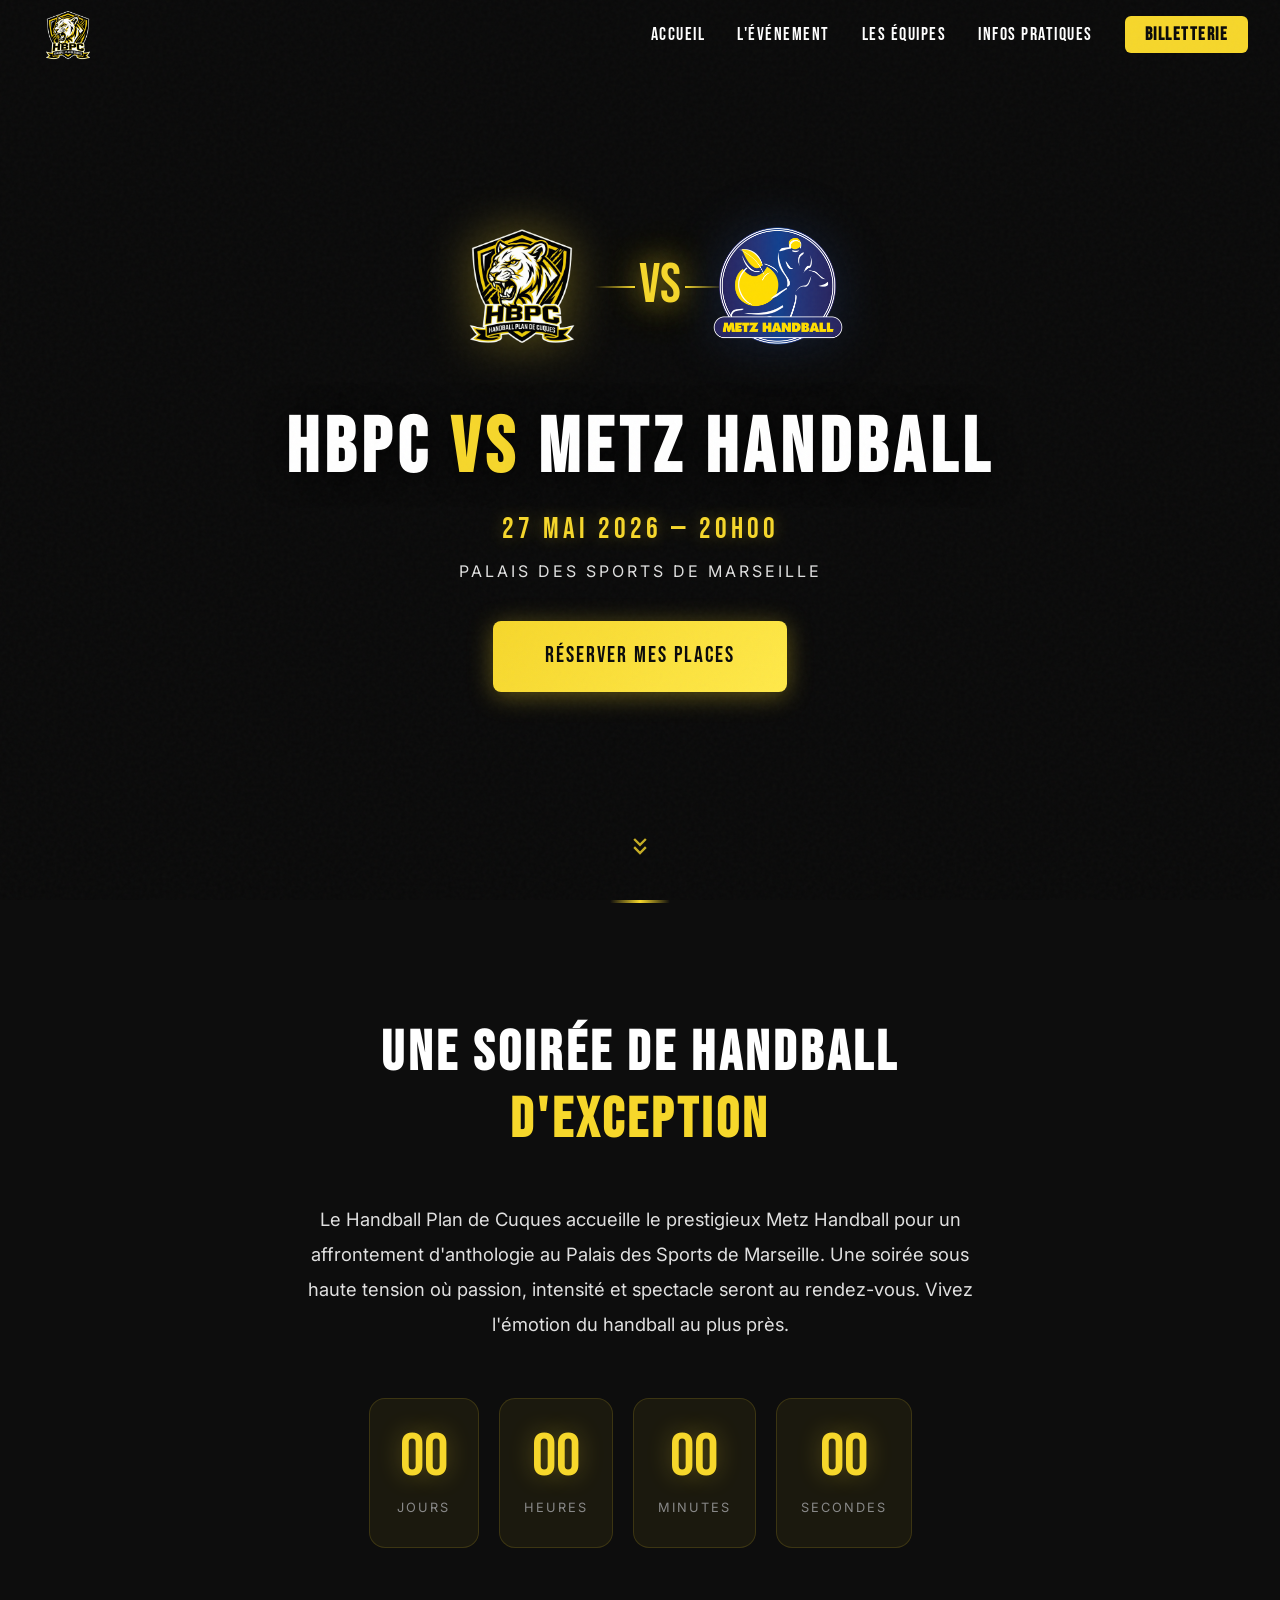
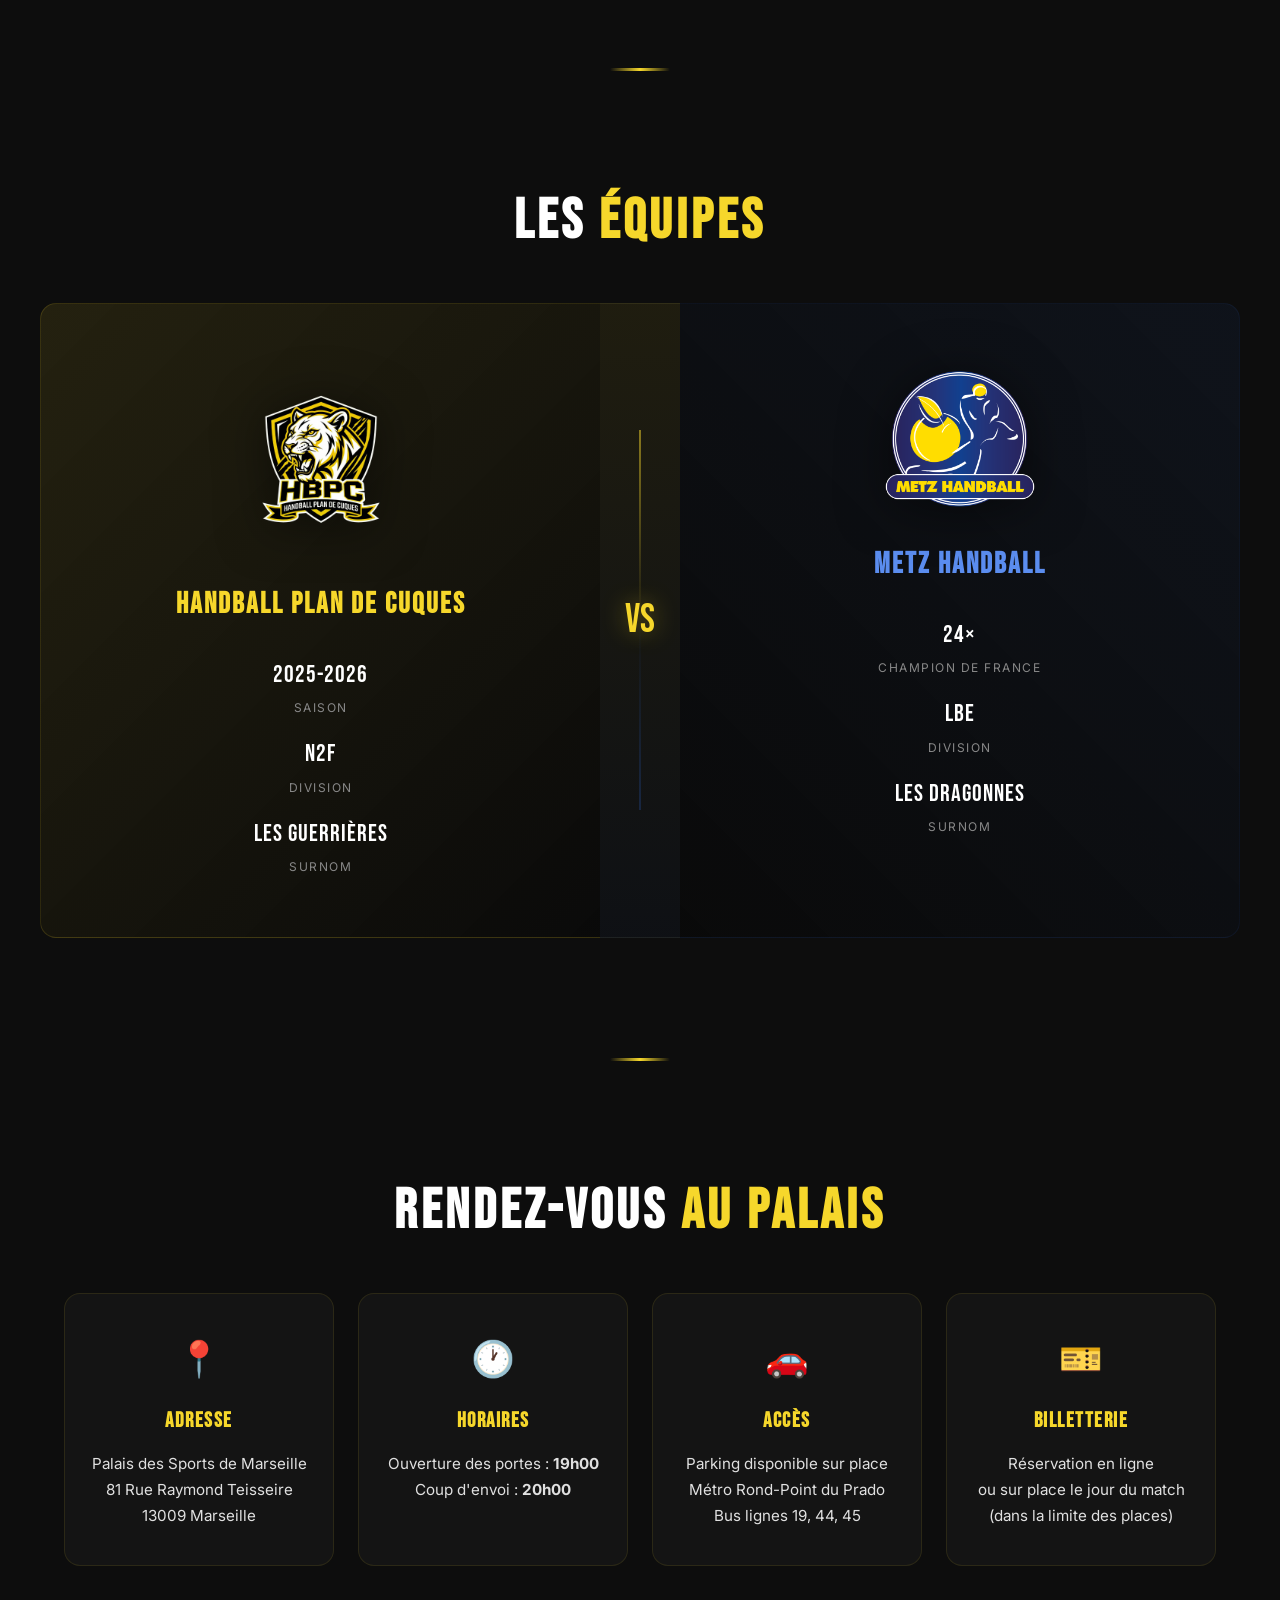
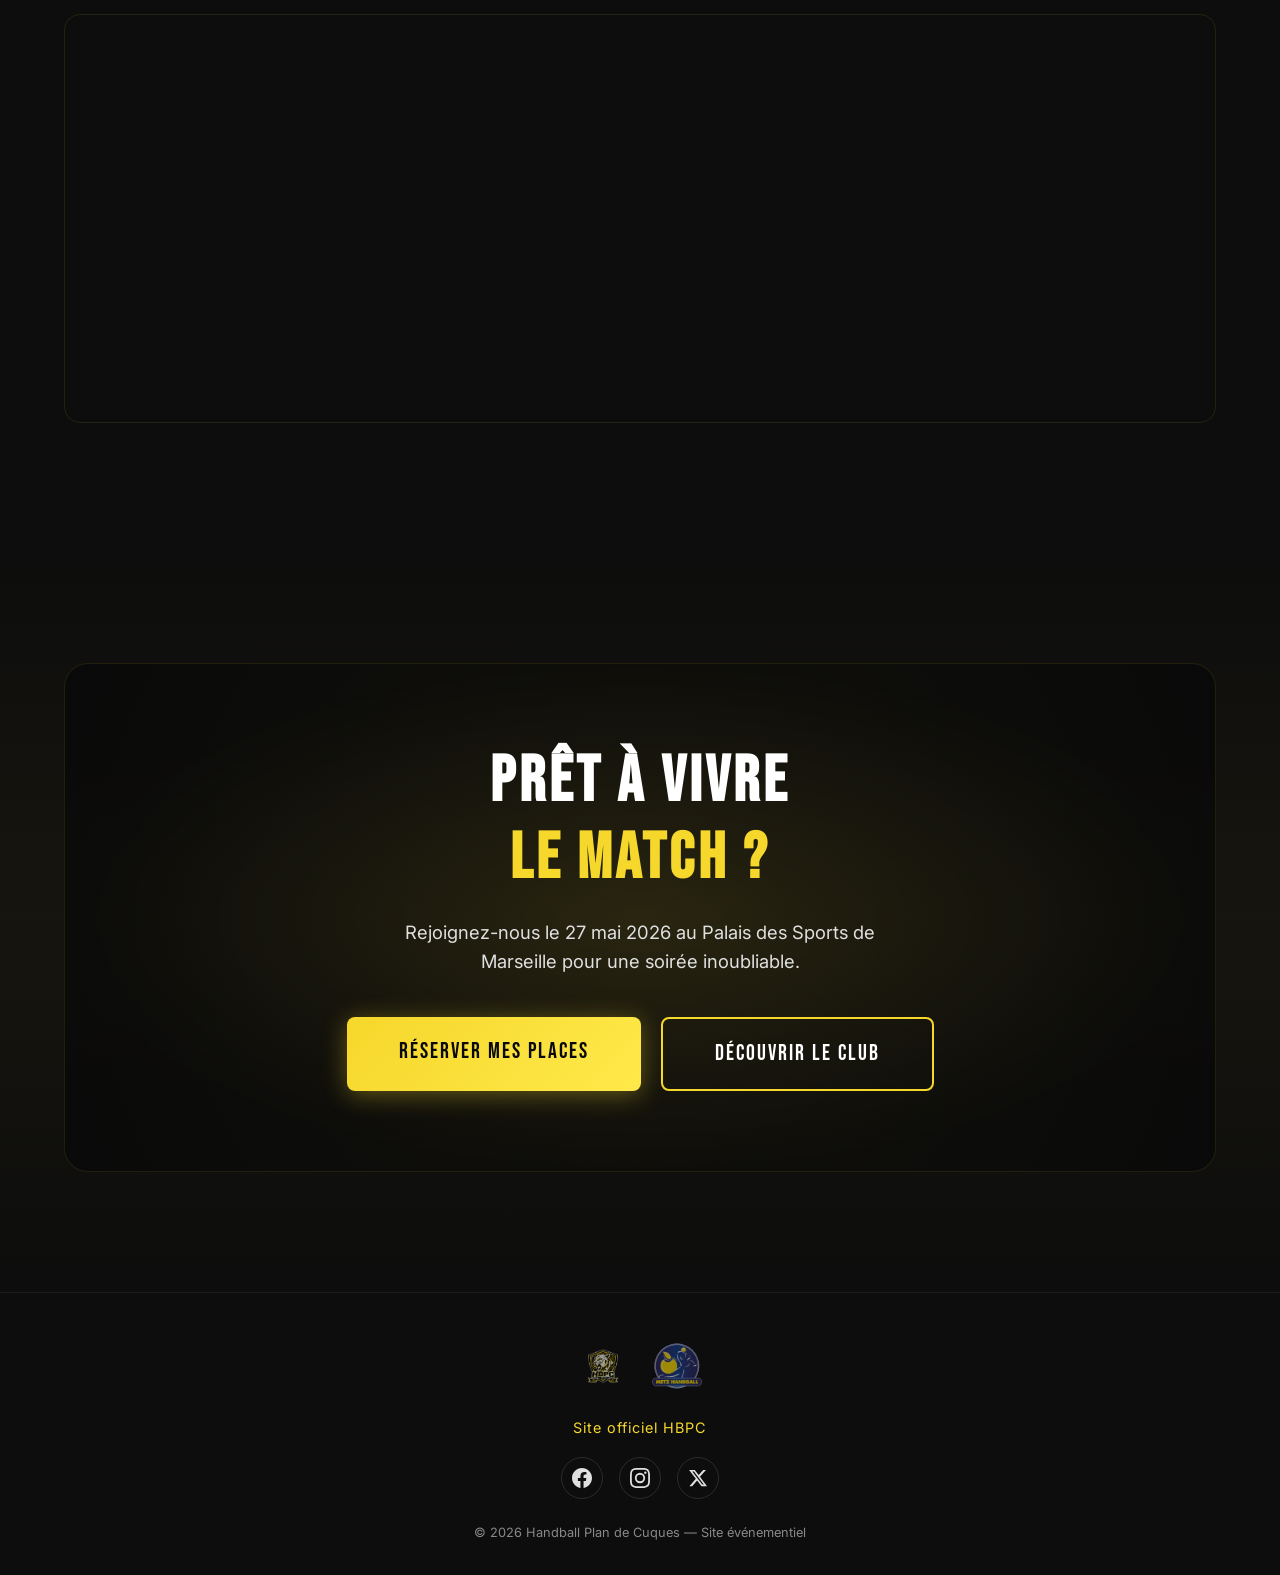
==== commit eb224029: "Met à jour la date du match à 2026 — countdown fonctionnel Co-Authored-By: Claude Opus 4.6 <noreply@" ====
--- a/index.html
+++ b/index.html
@@ -3,11 +3,11 @@
 <head>
     <meta charset="UTF-8">
     <meta name="viewport" content="width=device-width, initial-scale=1.0">
-    <title>HBPC vs Metz Handball — 27 Mai 2025 | Palais des Sports de Marseille</title>
-    <meta name="description" content="Match événement : HBPC vs Metz Handball le 27 mai 2025 à 20h00 au Palais des Sports de Marseille. Réservez vos places pour une soirée de handball d'exception !">
+    <title>HBPC vs Metz Handball — 27 Mai 2026 | Palais des Sports de Marseille</title>
+    <meta name="description" content="Match événement : HBPC vs Metz Handball le 27 mai 2026 à 20h00 au Palais des Sports de Marseille. Réservez vos places pour une soirée de handball d'exception !">
     <!-- SEO: Open Graph -->
-    <meta property="og:title" content="HBPC vs Metz Handball — 27 Mai 2025">
-    <meta property="og:description" content="Match événement au Palais des Sports de Marseille. Handball Plan de Cuques reçoit Metz Handball le 27 mai 2025 à 20h00.">
+    <meta property="og:title" content="HBPC vs Metz Handball — 27 Mai 2026">
+    <meta property="og:description" content="Match événement au Palais des Sports de Marseille. Handball Plan de Cuques reçoit Metz Handball le 27 mai 2026 à 20h00.">
     <meta property="og:type" content="website">
     <meta property="og:url" content="https://leosaari.github.io/hbpc-vs-metz-event/">
     <meta property="og:image" content="https://leosaari.github.io/hbpc-vs-metz-event/assets/logo-hbpc.png">
@@ -15,7 +15,7 @@
     <meta property="og:site_name" content="HBPC - Handball Plan de Cuques">
     <!-- SEO: Twitter Card -->
     <meta name="twitter:card" content="summary_large_image">
-    <meta name="twitter:title" content="HBPC vs Metz Handball — 27 Mai 2025">
+    <meta name="twitter:title" content="HBPC vs Metz Handball — 27 Mai 2026">
     <meta name="twitter:description" content="Match événement au Palais des Sports de Marseille. Réservez vos places !">
     <meta name="twitter:image" content="https://leosaari.github.io/hbpc-vs-metz-event/assets/logo-hbpc.png">
     <!-- SEO: Canonical -->
@@ -40,8 +40,8 @@
         "@type": "SportsEvent",
         "name": "HBPC vs Metz Handball",
         "description": "Match de handball : Handball Plan de Cuques reçoit Metz Handball au Palais des Sports de Marseille.",
-        "startDate": "2025-05-27T20:00:00+02:00",
-        "doorTime": "2025-05-27T19:00:00+02:00",
+        "startDate": "2026-05-27T20:00:00+02:00",
+        "doorTime": "2026-05-27T19:00:00+02:00",
         "eventStatus": "https://schema.org/EventScheduled",
         "eventAttendanceMode": "https://schema.org/OfflineEventAttendanceMode",
         "location": {
@@ -91,7 +91,7 @@
                 <li><a href="#evenement">L'Événement</a></li>
                 <li><a href="#equipes">Les Équipes</a></li>
                 <li><a href="#infos">Infos Pratiques</a></li>
-                <li><a href="#billetterie" class="nav-cta">Billetterie</a></li>
+                <li><a href="https://handball-plandecuques.billetterie-club.fr/matchs/2061" target="_blank" rel="noopener noreferrer" class="nav-cta">Billetterie</a></li>
             </ul>
         </nav>
     </header>
@@ -115,10 +115,10 @@
             </div>
             <h1 class="hero-title">HBPC <span class="gold">vs</span> METZ HANDBALL</h1>
             <div class="hero-meta">
-                <p class="hero-date"><time datetime="2025-05-27T20:00:00+02:00">27 MAI 2025 — 20H00</time></p>
+                <p class="hero-date"><time datetime="2026-05-27T20:00:00+02:00">27 MAI 2026 — 20H00</time></p>
                 <p class="hero-venue">PALAIS DES SPORTS DE MARSEILLE</p>
             </div>
-            <a href="#billetterie" class="btn btn-primary btn-lg">RÉSERVER MES PLACES</a>
+            <a href="https://handball-plandecuques.billetterie-club.fr/matchs/2061" target="_blank" rel="noopener noreferrer" class="btn btn-primary btn-lg">RÉSERVER MES PLACES</a>
         </div>
         <a href="#evenement" class="scroll-indicator" aria-label="Défiler vers le contenu">
             <svg width="28" height="28" viewBox="0 0 24 24" fill="none" stroke="currentColor" stroke-width="2" aria-hidden="true">
@@ -169,7 +169,7 @@
                         <h3 class="team-name">Handball Plan de Cuques</h3>
                         <div class="team-stats">
                             <div class="stat">
-                                <span class="stat-value">2024-2025</span>
+                                <span class="stat-value">2025-2026</span>
                                 <span class="stat-label">Saison</span>
                             </div>
                             <div class="stat">
@@ -255,9 +255,9 @@
             <div class="container">
                 <div class="cta-block animate-scale">
                     <h2 class="cta-title">PRÊT À VIVRE<br><span class="gold">LE MATCH ?</span></h2>
-                    <p class="cta-text">Rejoignez-nous le 27 mai 2025 au Palais des Sports de Marseille pour une soirée inoubliable.</p>
+                    <p class="cta-text">Rejoignez-nous le 27 mai 2026 au Palais des Sports de Marseille pour une soirée inoubliable.</p>
                     <div class="cta-buttons">
-                        <a href="https://handball-plandecuques.fr" target="_blank" rel="noopener noreferrer" class="btn btn-primary btn-lg">RÉSERVER MES PLACES</a>
+                        <a href="https://handball-plandecuques.billetterie-club.fr/matchs/2061" target="_blank" rel="noopener noreferrer" class="btn btn-primary btn-lg">RÉSERVER MES PLACES</a>
                         <a href="https://handball-plandecuques.fr" target="_blank" rel="noopener noreferrer" class="btn btn-secondary btn-lg">DÉCOUVRIR LE CLUB</a>
                     </div>
                 </div>
@@ -286,7 +286,7 @@
                     <svg width="20" height="20" viewBox="0 0 24 24" fill="currentColor" aria-hidden="true"><path d="M18.244 2.25h3.308l-7.227 8.26 8.502 11.24H16.17l-5.214-6.817L4.99 21.75H1.68l7.73-8.835L1.254 2.25H8.08l4.713 6.231zm-1.161 17.52h1.833L7.084 4.126H5.117z"/></svg>
                 </a>
             </div>
-            <p class="footer-copy">© 2025 Handball Plan de Cuques — Site événementiel</p>
+            <p class="footer-copy">© 2026 Handball Plan de Cuques — Site événementiel</p>
         </div>
     </footer>
 
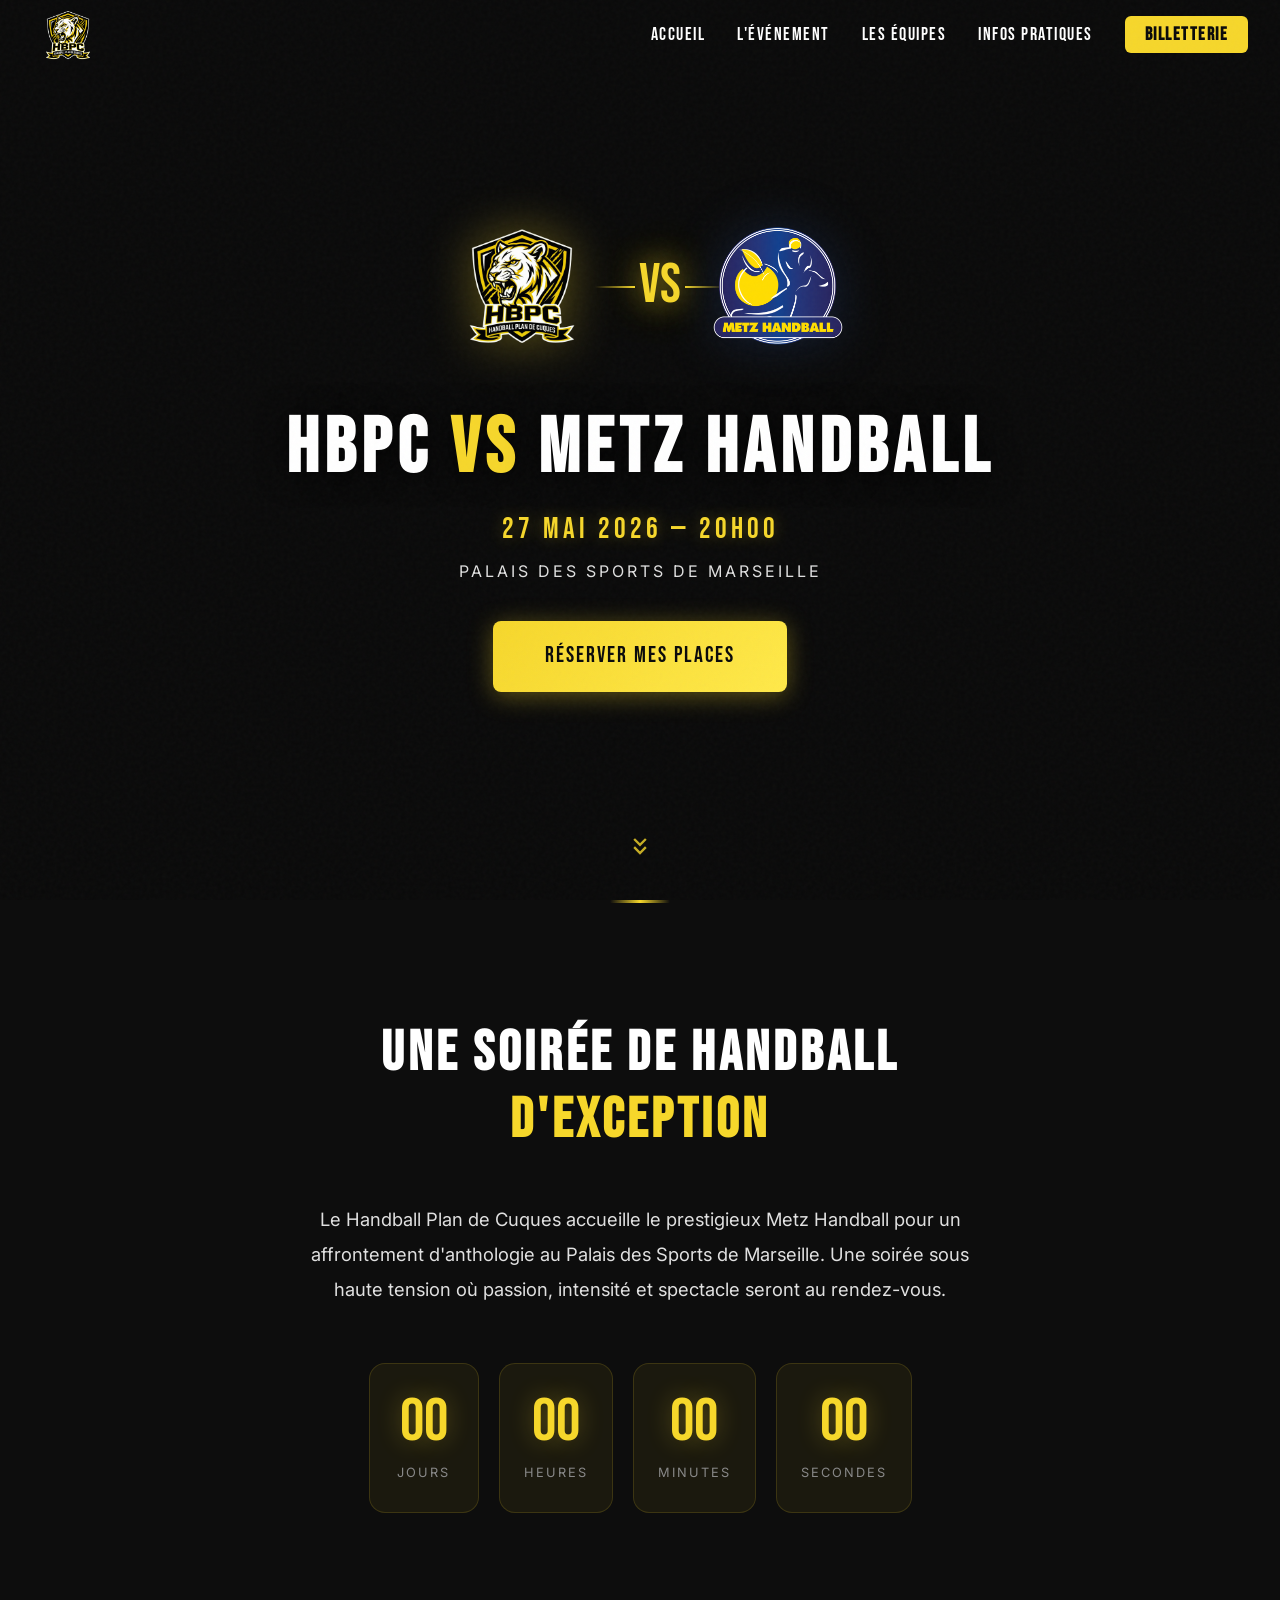
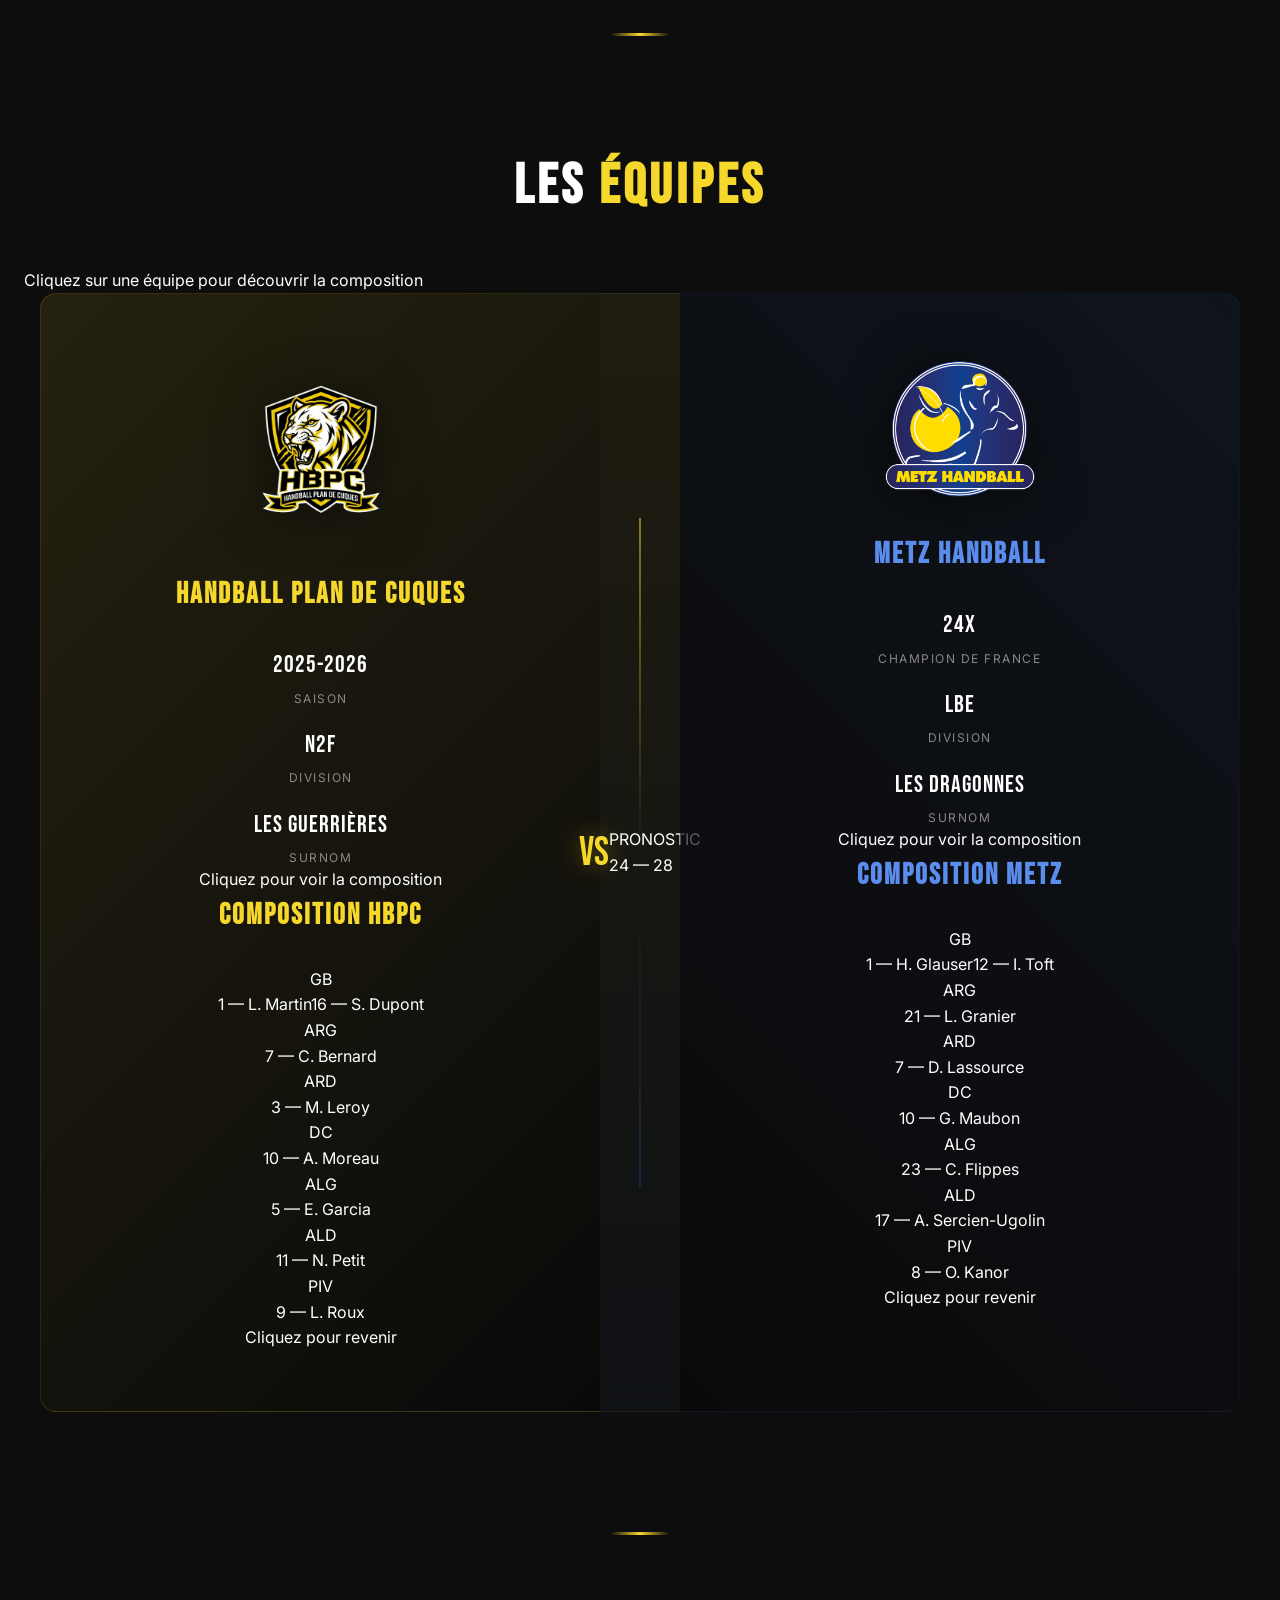
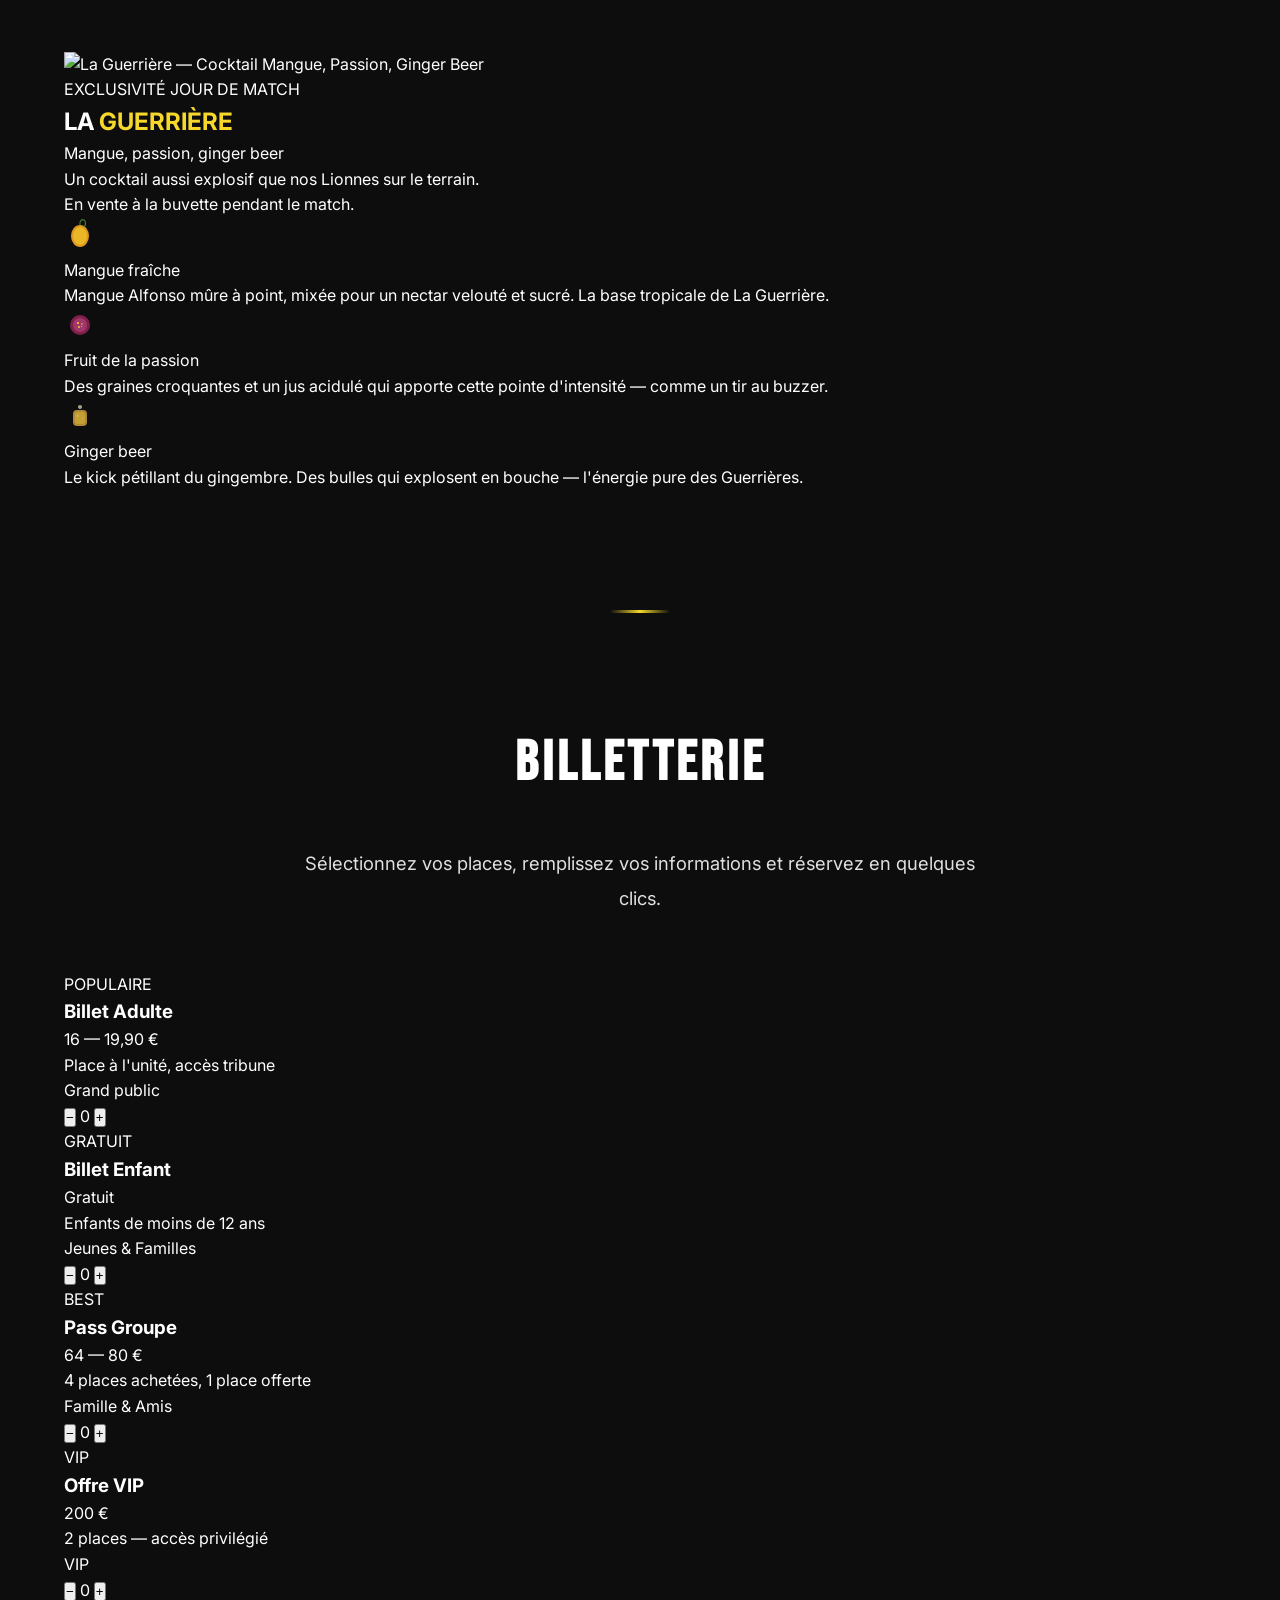
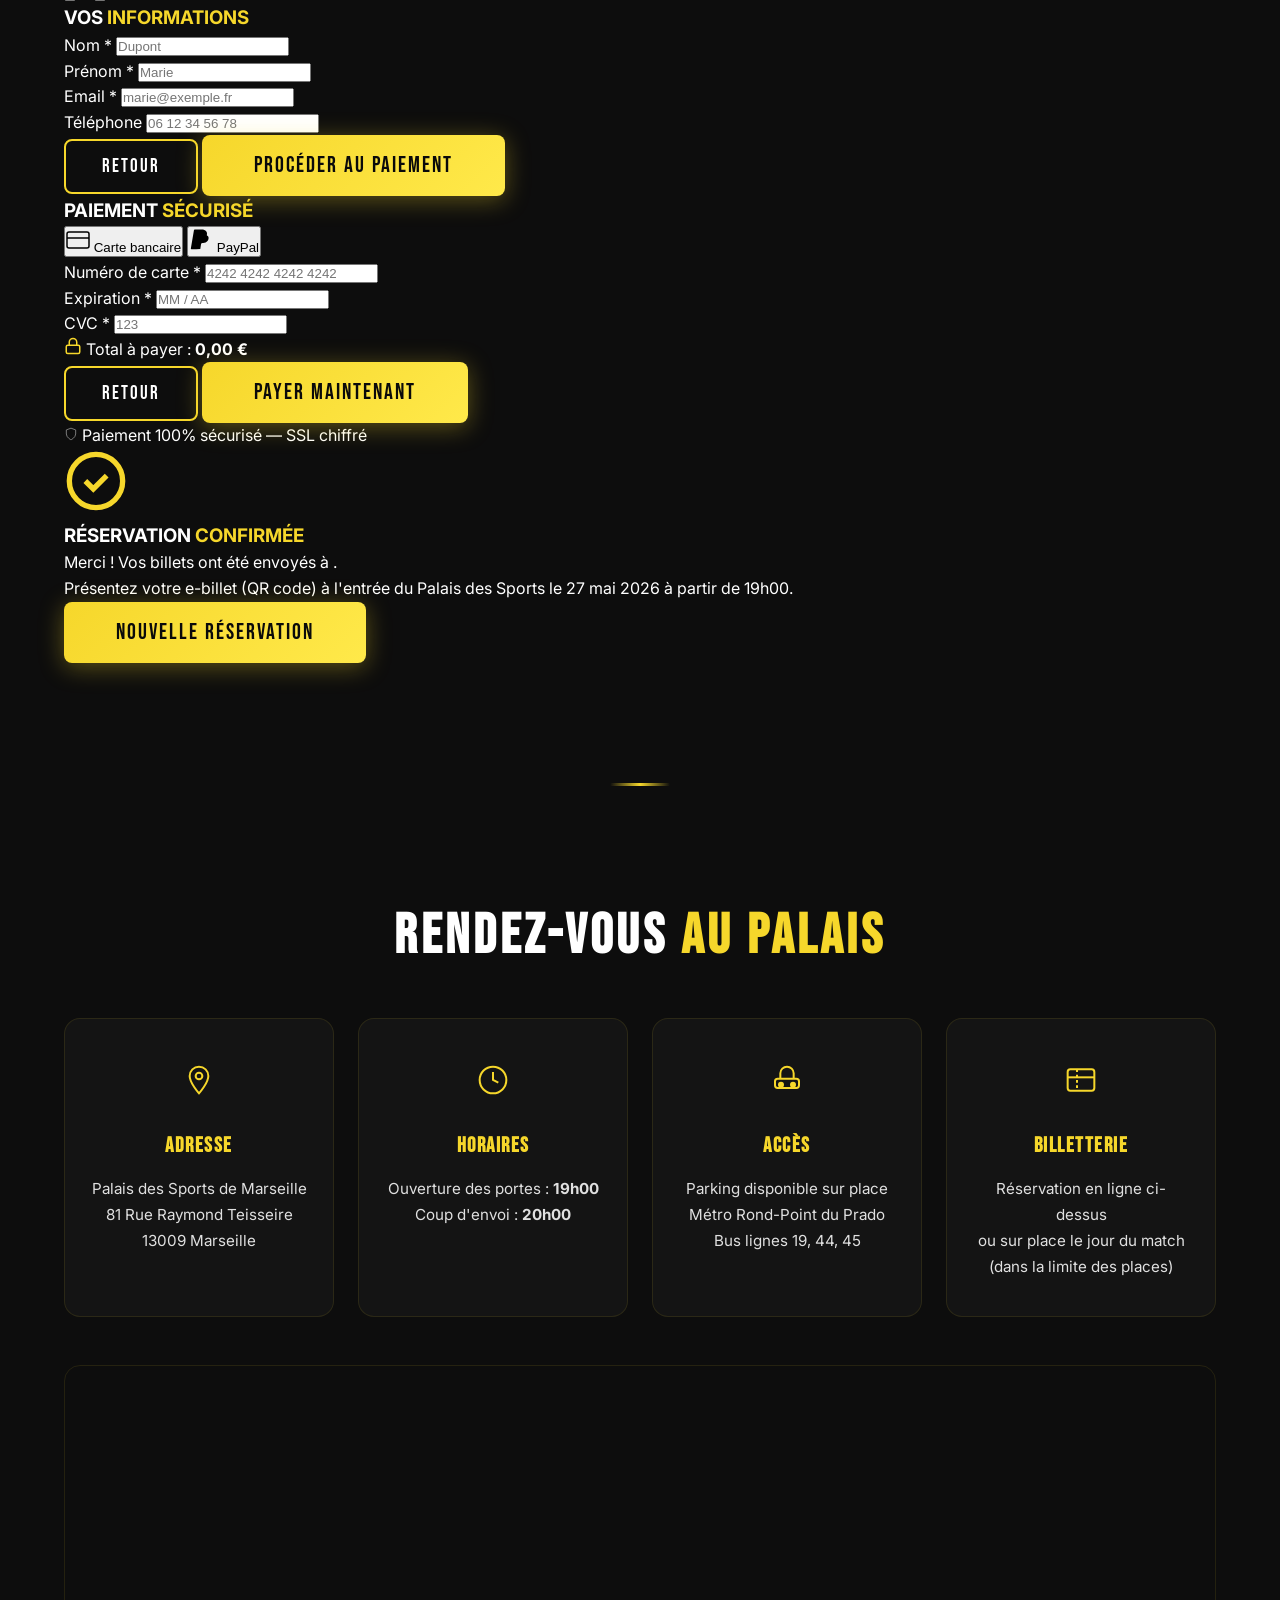
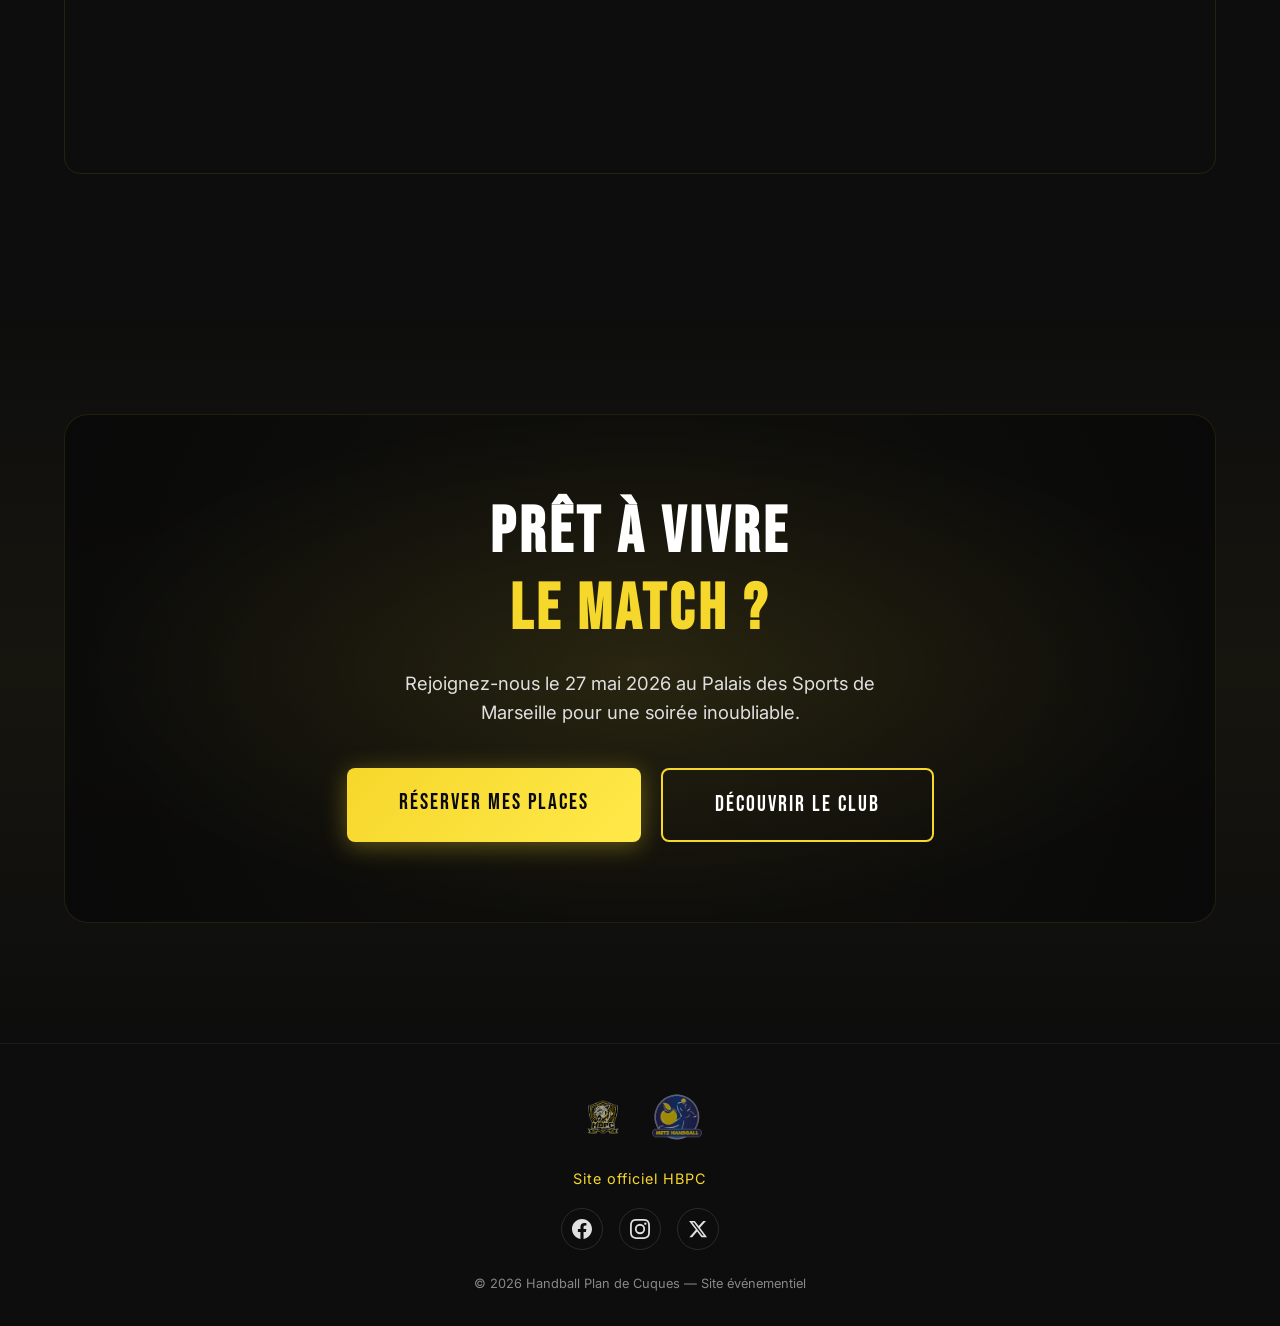
==== commit df9e8f41: "Update index.html" ====
--- a/index.html
+++ b/index.html
@@ -5,7 +5,6 @@
     <meta name="viewport" content="width=device-width, initial-scale=1.0">
     <title>HBPC vs Metz Handball — 27 Mai 2026 | Palais des Sports de Marseille</title>
     <meta name="description" content="Match événement : HBPC vs Metz Handball le 27 mai 2026 à 20h00 au Palais des Sports de Marseille. Réservez vos places pour une soirée de handball d'exception !">
-    <!-- SEO: Open Graph -->
     <meta property="og:title" content="HBPC vs Metz Handball — 27 Mai 2026">
     <meta property="og:description" content="Match événement au Palais des Sports de Marseille. Handball Plan de Cuques reçoit Metz Handball le 27 mai 2026 à 20h00.">
     <meta property="og:type" content="website">
@@ -13,27 +12,20 @@
     <meta property="og:image" content="https://leosaari.github.io/hbpc-vs-metz-event/assets/logo-hbpc.png">
     <meta property="og:locale" content="fr_FR">
     <meta property="og:site_name" content="HBPC - Handball Plan de Cuques">
-    <!-- SEO: Twitter Card -->
     <meta name="twitter:card" content="summary_large_image">
     <meta name="twitter:title" content="HBPC vs Metz Handball — 27 Mai 2026">
     <meta name="twitter:description" content="Match événement au Palais des Sports de Marseille. Réservez vos places !">
     <meta name="twitter:image" content="https://leosaari.github.io/hbpc-vs-metz-event/assets/logo-hbpc.png">
-    <!-- SEO: Canonical -->
     <link rel="canonical" href="https://leosaari.github.io/hbpc-vs-metz-event/">
-    <!-- Performance: Preconnect fonts -->
     <link rel="preconnect" href="https://fonts.googleapis.com">
     <link rel="preconnect" href="https://fonts.gstatic.com" crossorigin>
-    <!-- Performance: Preload critical font -->
     <link rel="preload" href="https://fonts.googleapis.com/css2?family=Bebas+Neue&family=Inter:wght@400;600;700&display=swap" as="style">
     <link href="https://fonts.googleapis.com/css2?family=Bebas+Neue&family=Inter:wght@400;600;700&display=swap" rel="stylesheet">
-    <link rel="stylesheet" href="style.css">
-    <!-- Favicon -->
+    <link rel="stylesheet" href="style.css?v=20260325">
     <link rel="icon" href="assets/logo-hbpc.png" type="image/png">
     <link rel="apple-touch-icon" href="assets/logo-hbpc.png">
-    <!-- PWA: Manifest -->
     <link rel="manifest" href="manifest.json">
     <meta name="theme-color" content="#0D0D0D">
-    <!-- SEO: JSON-LD Structured Data -->
     <script type="application/ld+json">
     {
         "@context": "https://schema.org",
@@ -61,20 +53,13 @@
             "url": "https://handball-plandecuques.fr"
         },
         "competitor": [
-            {
-                "@type": "SportsTeam",
-                "name": "Handball Plan de Cuques"
-            },
-            {
-                "@type": "SportsTeam",
-                "name": "Metz Handball"
-            }
+            { "@type": "SportsTeam", "name": "Handball Plan de Cuques" },
+            { "@type": "SportsTeam", "name": "Metz Handball" }
         ]
     }
     </script>
 </head>
 <body>
-    <!-- Accessibility: Skip to content -->
     <a href="#evenement" class="skip-link">Aller au contenu principal</a>
 
     <!-- NAVBAR -->
@@ -91,7 +76,7 @@
                 <li><a href="#evenement">L'Événement</a></li>
                 <li><a href="#equipes">Les Équipes</a></li>
                 <li><a href="#infos">Infos Pratiques</a></li>
-                <li><a href="https://handball-plandecuques.billetterie-club.fr/matchs/2061" target="_blank" rel="noopener noreferrer" class="nav-cta">Billetterie</a></li>
+                <li><a href="#billetterie" class="nav-cta">Billetterie</a></li>
             </ul>
         </nav>
     </header>
@@ -109,7 +94,7 @@
         </div>
         <div class="hero-content">
             <div class="hero-logos">
-                <img src="assets/logo-hbpc.png" alt="Logo HBPC - Handball Plan de Cuques" class="hero-logo hero-logo-hbpc" width="200" height="200">
+                <img src="assets/logo-hbpc.png" alt="Logo HBPC" class="hero-logo hero-logo-hbpc" width="200" height="200">
                 <div class="vs-badge" aria-hidden="true">VS</div>
                 <img src="assets/metz-handball.png" alt="Logo Metz Handball" class="hero-logo hero-logo-metz" width="160" height="160">
             </div>
@@ -118,7 +103,7 @@
                 <p class="hero-date"><time datetime="2026-05-27T20:00:00+02:00">27 MAI 2026 — 20H00</time></p>
                 <p class="hero-venue">PALAIS DES SPORTS DE MARSEILLE</p>
             </div>
-            <a href="https://handball-plandecuques.billetterie-club.fr/matchs/2061" target="_blank" rel="noopener noreferrer" class="btn btn-primary btn-lg">RÉSERVER MES PLACES</a>
+            <a href="#billetterie" class="btn btn-primary btn-lg">RÉSERVER MES PLACES</a>
         </div>
         <a href="#evenement" class="scroll-indicator" aria-label="Défiler vers le contenu">
             <svg width="28" height="28" viewBox="0 0 24 24" fill="none" stroke="currentColor" stroke-width="2" aria-hidden="true">
@@ -129,14 +114,14 @@
 
     <!-- MAIN CONTENT -->
     <main id="main-content">
-        <!-- SECTION PRÉSENTATION -->
+
+        <!-- 1. SECTION PRÉSENTATION + COUNTDOWN -->
         <section class="section section-event" id="evenement" aria-label="L'événement">
             <div class="container">
                 <h2 class="section-title animate-on-scroll">UNE SOIRÉE DE HANDBALL<br><span class="gold">D'EXCEPTION</span></h2>
                 <p class="section-text animate-on-scroll">
                     Le Handball Plan de Cuques accueille le prestigieux Metz Handball pour un affrontement d'anthologie au Palais des Sports de Marseille.
                     Une soirée sous haute tension où passion, intensité et spectacle seront au rendez-vous.
-                    Vivez l'émotion du handball au plus près.
                 </p>
                 <div class="countdown animate-scale" id="countdown" aria-label="Compte à rebours avant le match" role="timer">
                     <div class="countdown-item">
@@ -159,105 +144,358 @@
             </div>
         </section>
 
-        <!-- SECTION FACE-À-FACE -->
+        <!-- 2. SECTION ÉQUIPES -->
         <section class="section section-teams" id="equipes" aria-label="Les équipes">
             <h2 class="section-title animate-on-scroll">LES <span class="gold">ÉQUIPES</span></h2>
+            <p class="section-subtitle animate-on-scroll">Cliquez sur une équipe pour découvrir la composition</p>
             <div class="teams-split">
-                <div class="team-card team-hbpc animate-slide-left">
-                    <div class="team-card-inner">
-                        <img src="assets/logo-hbpc.png" alt="Logo Handball Plan de Cuques" class="team-logo team-logo-hbpc" loading="lazy" width="220" height="220">
+                <div class="team-card team-hbpc animate-slide-left" id="card-hbpc" role="button" tabindex="0" aria-expanded="false">
+                    <div class="team-card-inner team-front">
+                        <img src="assets/logo-hbpc.png" alt="Logo HBPC" class="team-logo team-logo-hbpc" loading="lazy" width="220" height="220">
                         <h3 class="team-name">Handball Plan de Cuques</h3>
                         <div class="team-stats">
-                            <div class="stat">
-                                <span class="stat-value">2025-2026</span>
-                                <span class="stat-label">Saison</span>
-                            </div>
-                            <div class="stat">
-                                <span class="stat-value">N2F</span>
-                                <span class="stat-label">Division</span>
-                            </div>
-                            <div class="stat">
-                                <span class="stat-value">LES GUERRIÈRES</span>
-                                <span class="stat-label">Surnom</span>
-                            </div>
-                        </div>
+                            <div class="stat"><span class="stat-value">2025-2026</span><span class="stat-label">Saison</span></div>
+                            <div class="stat"><span class="stat-value">N2F</span><span class="stat-label">Division</span></div>
+                            <div class="stat"><span class="stat-value">LES GUERRIÈRES</span><span class="stat-label">Surnom</span></div>
+                        </div>
+                        <span class="team-hint">Cliquez pour voir la composition</span>
+                    </div>
+                    <div class="team-card-inner team-back">
+                        <h3 class="team-name">Composition HBPC</h3>
+                        <div class="team-roster">
+                            <div class="roster-group"><span class="roster-pos">GB</span><div class="roster-players"><span>1 — L. Martin</span><span>16 — S. Dupont</span></div></div>
+                            <div class="roster-group"><span class="roster-pos">ARG</span><div class="roster-players"><span>7 — C. Bernard</span></div></div>
+                            <div class="roster-group"><span class="roster-pos">ARD</span><div class="roster-players"><span>3 — M. Leroy</span></div></div>
+                            <div class="roster-group"><span class="roster-pos">DC</span><div class="roster-players"><span>10 — A. Moreau</span></div></div>
+                            <div class="roster-group"><span class="roster-pos">ALG</span><div class="roster-players"><span>5 — E. Garcia</span></div></div>
+                            <div class="roster-group"><span class="roster-pos">ALD</span><div class="roster-players"><span>11 — N. Petit</span></div></div>
+                            <div class="roster-group"><span class="roster-pos">PIV</span><div class="roster-players"><span>9 — L. Roux</span></div></div>
+                        </div>
+                        <span class="team-hint">Cliquez pour revenir</span>
                     </div>
                 </div>
                 <div class="teams-divider animate-scale" aria-hidden="true">
                     <span class="vs-large">VS</span>
-                </div>
-                <div class="team-card team-metz animate-slide-right">
-                    <div class="team-card-inner">
+                    <div class="prono-badge">
+                        <span class="prono-label">PRONOSTIC</span>
+                        <span class="prono-score">24 — 28</span>
+                    </div>
+                </div>
+                <div class="team-card team-metz animate-slide-right" id="card-metz" role="button" tabindex="0" aria-expanded="false">
+                    <div class="team-card-inner team-front">
                         <img src="assets/metz-handball.png" alt="Logo Metz Handball" class="team-logo" loading="lazy" width="180" height="180">
                         <h3 class="team-name">Metz Handball</h3>
                         <div class="team-stats">
-                            <div class="stat">
-                                <span class="stat-value">24×</span>
-                                <span class="stat-label">Champion de France</span>
-                            </div>
-                            <div class="stat">
-                                <span class="stat-value">LBE</span>
-                                <span class="stat-label">Division</span>
-                            </div>
-                            <div class="stat">
-                                <span class="stat-value">LES DRAGONNES</span>
-                                <span class="stat-label">Surnom</span>
-                            </div>
-                        </div>
+                            <div class="stat"><span class="stat-value">24x</span><span class="stat-label">Champion de France</span></div>
+                            <div class="stat"><span class="stat-value">LBE</span><span class="stat-label">Division</span></div>
+                            <div class="stat"><span class="stat-value">LES DRAGONNES</span><span class="stat-label">Surnom</span></div>
+                        </div>
+                        <span class="team-hint">Cliquez pour voir la composition</span>
+                    </div>
+                    <div class="team-card-inner team-back">
+                        <h3 class="team-name">Composition Metz</h3>
+                        <div class="team-roster">
+                            <div class="roster-group"><span class="roster-pos">GB</span><div class="roster-players"><span>1 — H. Glauser</span><span>12 — I. Toft</span></div></div>
+                            <div class="roster-group"><span class="roster-pos">ARG</span><div class="roster-players"><span>21 — L. Granier</span></div></div>
+                            <div class="roster-group"><span class="roster-pos">ARD</span><div class="roster-players"><span>7 — D. Lassource</span></div></div>
+                            <div class="roster-group"><span class="roster-pos">DC</span><div class="roster-players"><span>10 — G. Maubon</span></div></div>
+                            <div class="roster-group"><span class="roster-pos">ALG</span><div class="roster-players"><span>23 — C. Flippes</span></div></div>
+                            <div class="roster-group"><span class="roster-pos">ALD</span><div class="roster-players"><span>17 — A. Sercien-Ugolin</span></div></div>
+                            <div class="roster-group"><span class="roster-pos">PIV</span><div class="roster-players"><span>8 — O. Kanor</span></div></div>
+                        </div>
+                        <span class="team-hint">Cliquez pour revenir</span>
                     </div>
                 </div>
             </div>
         </section>
 
-        <!-- SECTION INFOS PRATIQUES -->
+        <!-- 3. SECTION LA GUERRIÈRE (boisson) -->
+        <section class="section section-drink" id="boisson" aria-label="Boisson du match">
+            <div class="container">
+                <div class="drink-block animate-scale">
+                    <div class="drink-image">
+                        <img src="assets/cocktail-gigi.png" alt="La Guerrière — Cocktail Mangue, Passion, Ginger Beer" loading="lazy">
+                        <div class="drink-glow"></div>
+                    </div>
+                    <div class="drink-content">
+                        <span class="drink-tag">EXCLUSIVITÉ JOUR DE MATCH</span>
+                        <h2 class="drink-title">LA <span class="gold">GUERRIÈRE</span></h2>
+                        <p class="drink-tagline">Mangue, passion, ginger beer</p>
+                        <p class="drink-text">Un cocktail aussi explosif que nos Lionnes sur le terrain.<br>En vente à la buvette pendant le match.</p>
+                        <div class="drink-ingredients">
+                            <div class="ingredient" data-ingredient="mangue">
+                                <div class="ingredient-icon">
+                                    <svg width="32" height="32" viewBox="0 0 64 64" fill="none"><ellipse cx="32" cy="36" rx="18" ry="22" fill="#F6A623" opacity="0.9"/><path d="M32 14c-2-8 4-12 8-10s4 10 0 14" stroke="#4A7C2E" stroke-width="2.5" fill="none"/><ellipse cx="32" cy="36" rx="14" ry="18" fill="#F6D72B" opacity="0.5"/></svg>
+                                </div>
+                                <span class="ingredient-name">Mangue fraîche</span>
+                                <div class="ingredient-detail">
+                                    <p>Mangue Alfonso mûre à point, mixée pour un nectar velouté et sucré. La base tropicale de La Guerrière.</p>
+                                </div>
+                            </div>
+                            <div class="ingredient" data-ingredient="passion">
+                                <div class="ingredient-icon">
+                                    <svg width="32" height="32" viewBox="0 0 64 64" fill="none"><circle cx="32" cy="32" r="20" fill="#8B2252" opacity="0.9"/><circle cx="32" cy="32" r="14" fill="#C44D8B" opacity="0.5"/><circle cx="28" cy="28" r="2" fill="#F6D72B"/><circle cx="36" cy="30" r="1.5" fill="#F6D72B"/><circle cx="30" cy="36" r="1.8" fill="#F6D72B"/><circle cx="35" cy="35" r="1.2" fill="#F6D72B"/></svg>
+                                </div>
+                                <span class="ingredient-name">Fruit de la passion</span>
+                                <div class="ingredient-detail">
+                                    <p>Des graines croquantes et un jus acidulé qui apporte cette pointe d'intensité — comme un tir au buzzer.</p>
+                                </div>
+                            </div>
+                            <div class="ingredient" data-ingredient="ginger">
+                                <div class="ingredient-icon">
+                                    <svg width="32" height="32" viewBox="0 0 64 64" fill="none"><rect x="18" y="20" width="28" height="32" rx="8" fill="#D4A843" opacity="0.8"/><rect x="22" y="24" width="20" height="24" rx="5" fill="#F6D72B" opacity="0.3"/><circle cx="32" cy="14" r="4" fill="#FFFFFF" opacity="0.6"/><path d="M28 14h8" stroke="#D4A843" stroke-width="1"/><circle cx="27" cy="32" r="1.5" fill="#FFF" opacity="0.4"/><circle cx="37" cy="36" r="1" fill="#FFF" opacity="0.4"/></svg>
+                                </div>
+                                <span class="ingredient-name">Ginger beer</span>
+                                <div class="ingredient-detail">
+                                    <p>Le kick pétillant du gingembre. Des bulles qui explosent en bouche — l'énergie pure des Guerrières.</p>
+                                </div>
+                            </div>
+                        </div>
+                    </div>
+                </div>
+            </div>
+        </section>
+
+        <!-- 4. SECTION BILLETTERIE -->
+        <section class="section section-billetterie" id="billetterie" aria-label="Billetterie">
+            <div class="container">
+                <h2 class="section-title animate-on-scroll">BILLETTERIE</h2>
+                <p class="section-text animate-on-scroll">Sélectionnez vos places, remplissez vos informations et réservez en quelques clics.</p>
+
+                <!-- ÉTAPE 1 : SÉLECTION -->
+                <div id="booking-step-1" class="booking-step active">
+                    <div class="tickets-grid">
+                        <div class="ticket-card animate-on-scroll" data-ticket="adulte" data-price="19.90">
+                            <div class="ticket-badge">POPULAIRE</div>
+                            <h3 class="ticket-name">Billet Adulte</h3>
+                            <div class="ticket-price">16 — 19,90 <span>€</span></div>
+                            <p class="ticket-desc">Place à l'unité, accès tribune</p>
+                            <span class="ticket-target">Grand public</span>
+                            <div class="ticket-qty">
+                                <button class="qty-btn qty-minus" aria-label="Retirer un billet">−</button>
+                                <span class="qty-value" data-qty="0">0</span>
+                                <button class="qty-btn qty-plus" aria-label="Ajouter un billet">+</button>
+                            </div>
+                        </div>
+                        <div class="ticket-card ticket-free animate-on-scroll" data-ticket="enfant" data-price="0">
+                            <div class="ticket-badge ticket-badge-free">GRATUIT</div>
+                            <h3 class="ticket-name">Billet Enfant</h3>
+                            <div class="ticket-price">Gratuit</div>
+                            <p class="ticket-desc">Enfants de moins de 12 ans</p>
+                            <span class="ticket-target">Jeunes & Familles</span>
+                            <div class="ticket-qty">
+                                <button class="qty-btn qty-minus" aria-label="Retirer un billet">−</button>
+                                <span class="qty-value" data-qty="0">0</span>
+                                <button class="qty-btn qty-plus" aria-label="Ajouter un billet">+</button>
+                            </div>
+                        </div>
+                        <div class="ticket-card ticket-featured animate-on-scroll" data-ticket="groupe" data-price="80">
+                            <div class="ticket-badge ticket-badge-gold">BEST</div>
+                            <h3 class="ticket-name">Pass Groupe</h3>
+                            <div class="ticket-price">64 — 80 <span>€</span></div>
+                            <p class="ticket-desc">4 places achetées, 1 place offerte</p>
+                            <span class="ticket-target">Famille & Amis</span>
+                            <div class="ticket-qty">
+                                <button class="qty-btn qty-minus" aria-label="Retirer un pass">−</button>
+                                <span class="qty-value" data-qty="0">0</span>
+                                <button class="qty-btn qty-plus" aria-label="Ajouter un pass">+</button>
+                            </div>
+                        </div>
+                        <div class="ticket-card ticket-vip animate-on-scroll" data-ticket="vip" data-price="200">
+                            <div class="ticket-badge ticket-badge-vip">VIP</div>
+                            <h3 class="ticket-name">Offre VIP</h3>
+                            <div class="ticket-price">200 <span>€</span></div>
+                            <p class="ticket-desc">2 places — accès privilégié</p>
+                            <span class="ticket-target">VIP</span>
+                            <div class="ticket-qty">
+                                <button class="qty-btn qty-minus" aria-label="Retirer">−</button>
+                                <span class="qty-value" data-qty="0">0</span>
+                                <button class="qty-btn qty-plus" aria-label="Ajouter">+</button>
+                            </div>
+                        </div>
+                    </div>
+                    <div class="cart-summary" id="cart-summary" style="display:none;">
+                        <div class="cart-inner">
+                            <div class="cart-items" id="cart-items"></div>
+                            <div class="cart-total">
+                                <span>TOTAL</span>
+                                <span id="cart-total-price">0,00 €</span>
+                            </div>
+                            <button class="btn btn-primary btn-lg cart-next-btn" id="btn-to-step2">CONTINUER</button>
+                        </div>
+                    </div>
+                </div>
+
+                <!-- ÉTAPE 2 : INFORMATIONS -->
+                <div id="booking-step-2" class="booking-step">
+                    <div class="booking-form-wrapper">
+                        <div class="step-indicator">
+                            <span class="step-dot done"></span>
+                            <span class="step-line"></span>
+                            <span class="step-dot active"></span>
+                            <span class="step-line"></span>
+                            <span class="step-dot"></span>
+                        </div>
+                        <h3 class="form-title">VOS <span class="gold">INFORMATIONS</span></h3>
+                        <form id="booking-form" class="booking-form" novalidate>
+                            <div class="form-row">
+                                <div class="form-group">
+                                    <label for="book-lastname">Nom *</label>
+                                    <input type="text" id="book-lastname" name="lastname" required autocomplete="family-name" placeholder="Dupont">
+                                </div>
+                                <div class="form-group">
+                                    <label for="book-firstname">Prénom *</label>
+                                    <input type="text" id="book-firstname" name="firstname" required autocomplete="given-name" placeholder="Marie">
+                                </div>
+                            </div>
+                            <div class="form-row">
+                                <div class="form-group">
+                                    <label for="book-email">Email *</label>
+                                    <input type="email" id="book-email" name="email" required autocomplete="email" placeholder="marie@exemple.fr">
+                                </div>
+                                <div class="form-group">
+                                    <label for="book-phone">Téléphone</label>
+                                    <input type="tel" id="book-phone" name="phone" autocomplete="tel" placeholder="06 12 34 56 78">
+                                </div>
+                            </div>
+                            <div class="form-recap" id="form-recap"></div>
+                            <div class="form-actions">
+                                <button type="button" class="btn btn-secondary" id="btn-back-step1">RETOUR</button>
+                                <button type="submit" class="btn btn-primary btn-lg">PROCÉDER AU PAIEMENT</button>
+                            </div>
+                        </form>
+                    </div>
+                </div>
+
+                <!-- ÉTAPE 3 : PAIEMENT -->
+                <div id="booking-step-3" class="booking-step">
+                    <div class="booking-form-wrapper">
+                        <div class="step-indicator">
+                            <span class="step-dot done"></span>
+                            <span class="step-line done"></span>
+                            <span class="step-dot done"></span>
+                            <span class="step-line"></span>
+                            <span class="step-dot active"></span>
+                        </div>
+                        <h3 class="form-title">PAIEMENT <span class="gold">SÉCURISÉ</span></h3>
+                        <div class="payment-methods">
+                            <button class="pay-method active" data-method="card" type="button">
+                                <svg width="24" height="24" viewBox="0 0 24 24" fill="none" stroke="currentColor" stroke-width="1.5"><rect x="1" y="4" width="22" height="16" rx="2"/><path d="M1 10h22"/></svg>
+                                Carte bancaire
+                            </button>
+                            <button class="pay-method" data-method="paypal" type="button">
+                                <svg width="24" height="24" viewBox="0 0 24 24" fill="currentColor"><path d="M7.076 21.337H2.47a.641.641 0 01-.633-.74L4.944 2.23A.772.772 0 015.705 1.6h6.865c2.14 0 3.68.56 4.58 1.664.418.512.686 1.06.8 1.63.12.6.08 1.32-.12 2.14l-.008.03v.236l.185.104c.56.3.96.66 1.21 1.08.36.6.47 1.33.32 2.17-.16.96-.52 1.8-1.06 2.46-.5.6-1.12 1.06-1.86 1.38-.72.3-1.54.45-2.44.45h-.58a1.56 1.56 0 00-1.04.4c-.28.26-.46.62-.52 1.01l-.04.21-.66 4.2-.03.15c-.01.05-.02.08-.05.1-.03.04-.06.05-.1.05z"/></svg>
+                                PayPal
+                            </button>
+                        </div>
+                        <form id="payment-form" class="booking-form" novalidate>
+                            <div id="card-fields">
+                                <div class="form-group">
+                                    <label for="card-number">Numéro de carte *</label>
+                                    <input type="text" id="card-number" name="cardnumber" required placeholder="4242 4242 4242 4242" maxlength="19" autocomplete="cc-number" inputmode="numeric">
+                                </div>
+                                <div class="form-row">
+                                    <div class="form-group">
+                                        <label for="card-expiry">Expiration *</label>
+                                        <input type="text" id="card-expiry" name="expiry" required placeholder="MM / AA" maxlength="7" autocomplete="cc-exp">
+                                    </div>
+                                    <div class="form-group">
+                                        <label for="card-cvc">CVC *</label>
+                                        <input type="text" id="card-cvc" name="cvc" required placeholder="123" maxlength="4" autocomplete="cc-csc" inputmode="numeric">
+                                    </div>
+                                </div>
+                            </div>
+                            <div class="payment-total">
+                                <svg width="18" height="18" viewBox="0 0 24 24" fill="none" stroke="var(--gold)" stroke-width="2"><rect x="3" y="11" width="18" height="11" rx="2"/><path d="M7 11V7a5 5 0 0110 0v4"/></svg>
+                                <span>Total à payer : <strong id="payment-total-amount">0,00 €</strong></span>
+                            </div>
+                            <div class="form-actions">
+                                <button type="button" class="btn btn-secondary" id="btn-back-step2">RETOUR</button>
+                                <button type="submit" class="btn btn-primary btn-lg btn-pay" id="btn-pay">
+                                    <span class="btn-pay-text">PAYER MAINTENANT</span>
+                                    <span class="btn-pay-loading" style="display:none;">
+                                        <svg width="20" height="20" viewBox="0 0 24 24" fill="none" stroke="currentColor" stroke-width="2" class="spinner"><circle cx="12" cy="12" r="10" stroke-dasharray="30 70"/></svg>
+                                        TRAITEMENT...
+                                    </span>
+                                </button>
+                            </div>
+                            <p class="payment-secure-note">
+                                <svg width="14" height="14" viewBox="0 0 24 24" fill="none" stroke="var(--gray-dim)" stroke-width="1.5"><path d="M12 22s8-4 8-10V5l-8-3-8 3v7c0 6 8 10 8 10z"/></svg>
+                                Paiement 100% sécurisé — SSL chiffré
+                            </p>
+                        </form>
+                    </div>
+                </div>
+
+                <!-- ÉTAPE 4 : CONFIRMATION -->
+                <div id="booking-step-4" class="booking-step">
+                    <div class="booking-confirm animate-scale">
+                        <div class="confirm-icon">
+                            <svg width="64" height="64" viewBox="0 0 24 24" fill="none" stroke="var(--gold)" stroke-width="2"><circle cx="12" cy="12" r="10"/><path d="M8 12l3 3 5-5"/></svg>
+                        </div>
+                        <h3 class="form-title">RÉSERVATION <span class="gold">CONFIRMÉE</span></h3>
+                        <p class="confirm-text">Merci <span id="confirm-name"></span> ! Vos billets ont été envoyés à <strong id="confirm-email"></strong>.</p>
+                        <div class="confirm-recap" id="confirm-recap"></div>
+                        <p class="confirm-note">Présentez votre e-billet (QR code) à l'entrée du Palais des Sports le 27 mai 2026 à partir de 19h00.</p>
+                        <button class="btn btn-primary btn-lg" id="btn-new-booking">NOUVELLE RÉSERVATION</button>
+                    </div>
+                </div>
+            </div>
+        </section>
+
+        <!-- 5. SECTION INFOS PRATIQUES -->
         <section class="section section-infos" id="infos" aria-label="Informations pratiques">
             <div class="container">
                 <h2 class="section-title animate-on-scroll">RENDEZ-VOUS <span class="gold">AU PALAIS</span></h2>
                 <div class="infos-grid">
                     <div class="info-card animate-on-scroll">
-                        <div class="info-icon" aria-hidden="true">📍</div>
+                        <div class="info-icon" aria-hidden="true">
+                            <svg width="32" height="32" viewBox="0 0 24 24" fill="none" stroke="var(--gold)" stroke-width="1.5"><path d="M12 2C8.13 2 5 5.13 5 9c0 5.25 7 13 7 13s7-7.75 7-13c0-3.87-3.13-7-7-7z"/><circle cx="12" cy="9" r="2.5"/></svg>
+                        </div>
                         <h3>Adresse</h3>
                         <p>Palais des Sports de Marseille<br>81 Rue Raymond Teisseire<br>13009 Marseille</p>
                     </div>
                     <div class="info-card animate-on-scroll">
-                        <div class="info-icon" aria-hidden="true">🕐</div>
+                        <div class="info-icon" aria-hidden="true">
+                            <svg width="32" height="32" viewBox="0 0 24 24" fill="none" stroke="var(--gold)" stroke-width="1.5"><circle cx="12" cy="12" r="10"/><path d="M12 6v6l4 2"/></svg>
+                        </div>
                         <h3>Horaires</h3>
                         <p>Ouverture des portes : <strong>19h00</strong><br>Coup d'envoi : <strong>20h00</strong></p>
                     </div>
                     <div class="info-card animate-on-scroll">
-                        <div class="info-icon" aria-hidden="true">🚗</div>
+                        <div class="info-icon" aria-hidden="true">
+                            <svg width="32" height="32" viewBox="0 0 24 24" fill="none" stroke="var(--gold)" stroke-width="1.5"><rect x="3" y="11" width="18" height="7" rx="2"/><path d="M7 11V7a5 5 0 0110 0v4"/><circle cx="7.5" cy="15.5" r="1.5" fill="var(--gold)"/><circle cx="16.5" cy="15.5" r="1.5" fill="var(--gold)"/></svg>
+                        </div>
                         <h3>Accès</h3>
                         <p>Parking disponible sur place<br>Métro Rond-Point du Prado<br>Bus lignes 19, 44, 45</p>
                     </div>
                     <div class="info-card animate-on-scroll">
-                        <div class="info-icon" aria-hidden="true">🎫</div>
+                        <div class="info-icon" aria-hidden="true">
+                            <svg width="32" height="32" viewBox="0 0 24 24" fill="none" stroke="var(--gold)" stroke-width="1.5"><rect x="2" y="4" width="20" height="16" rx="2"/><path d="M2 10h20"/><path d="M9 4v16" stroke-dasharray="2 2"/></svg>
+                        </div>
                         <h3>Billetterie</h3>
-                        <p>Réservation en ligne<br>ou sur place le jour du match<br>(dans la limite des places)</p>
+                        <p>Réservation en ligne ci-dessus<br>ou sur place le jour du match<br>(dans la limite des places)</p>
                     </div>
                 </div>
                 <div class="map-wrapper animate-on-scroll">
                     <iframe
                         src="https://www.google.com/maps/embed?pb=!1m18!1m12!1m3!1d2904.5!2d5.3925!3d43.2631!2m3!1f0!2f0!3f0!3m2!1i1024!2i768!4f13.1!3m3!1m2!1s0x12c9c1234567890%3A0x1234567890abcdef!2sPalais%20des%20Sports%20de%20Marseille!5e0!3m2!1sfr!2sfr!4v1700000000000!5m2!1sfr!2sfr"
-                        width="100%"
-                        height="400"
-                        style="border:0; border-radius: 12px;"
-                        allowfullscreen=""
-                        loading="lazy"
-                        referrerpolicy="no-referrer-when-downgrade"
+                        width="100%" height="400" style="border:0; border-radius: 12px;"
+                        allowfullscreen="" loading="lazy" referrerpolicy="no-referrer-when-downgrade"
                         title="Carte Google Maps — Palais des Sports de Marseille">
                     </iframe>
                 </div>
             </div>
         </section>
 
-        <!-- SECTION CTA / BILLETTERIE -->
-        <section class="section section-cta" id="billetterie" aria-label="Billetterie">
+        <!-- 6. SECTION CTA FINAL -->
+        <section class="section section-cta" aria-label="Réservation">
             <div class="container">
                 <div class="cta-block animate-scale">
                     <h2 class="cta-title">PRÊT À VIVRE<br><span class="gold">LE MATCH ?</span></h2>
                     <p class="cta-text">Rejoignez-nous le 27 mai 2026 au Palais des Sports de Marseille pour une soirée inoubliable.</p>
                     <div class="cta-buttons">
-                        <a href="https://handball-plandecuques.billetterie-club.fr/matchs/2061" target="_blank" rel="noopener noreferrer" class="btn btn-primary btn-lg">RÉSERVER MES PLACES</a>
+                        <a href="#billetterie" class="btn btn-primary btn-lg">RÉSERVER MES PLACES</a>
                         <a href="https://handball-plandecuques.fr" target="_blank" rel="noopener noreferrer" class="btn btn-secondary btn-lg">DÉCOUVRIR LE CLUB</a>
                     </div>
                 </div>
@@ -286,11 +524,10 @@
                     <svg width="20" height="20" viewBox="0 0 24 24" fill="currentColor" aria-hidden="true"><path d="M18.244 2.25h3.308l-7.227 8.26 8.502 11.24H16.17l-5.214-6.817L4.99 21.75H1.68l7.73-8.835L1.254 2.25H8.08l4.713 6.231zm-1.161 17.52h1.833L7.084 4.126H5.117z"/></svg>
                 </a>
             </div>
-            <p class="footer-copy">© 2026 Handball Plan de Cuques — Site événementiel</p>
+            <p class="footer-copy">&copy; 2026 Handball Plan de Cuques — Site événementiel</p>
         </div>
     </footer>
 
-    <!-- Performance: script en defer -->
-    <script src="script.js" defer></script>
+    <script src="script.js?v=20260325" defer></script>
 </body>
 </html>
